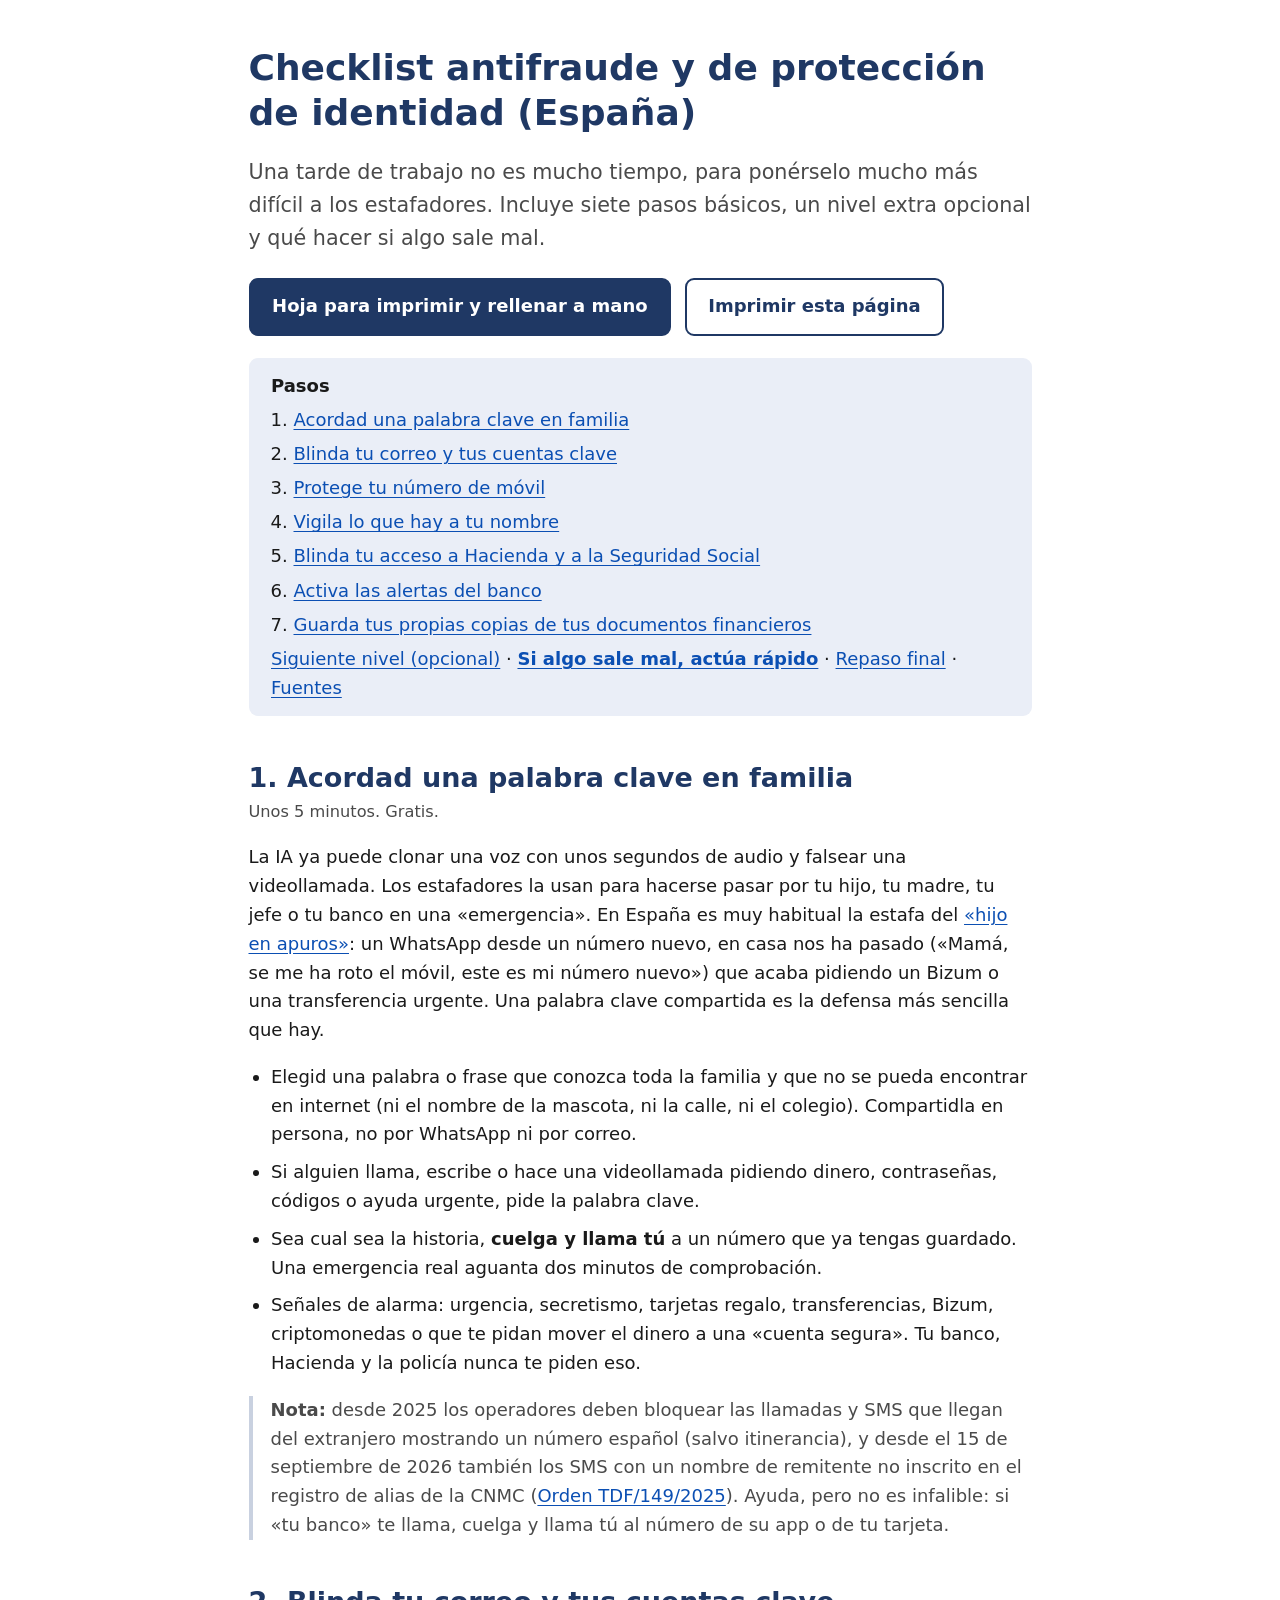
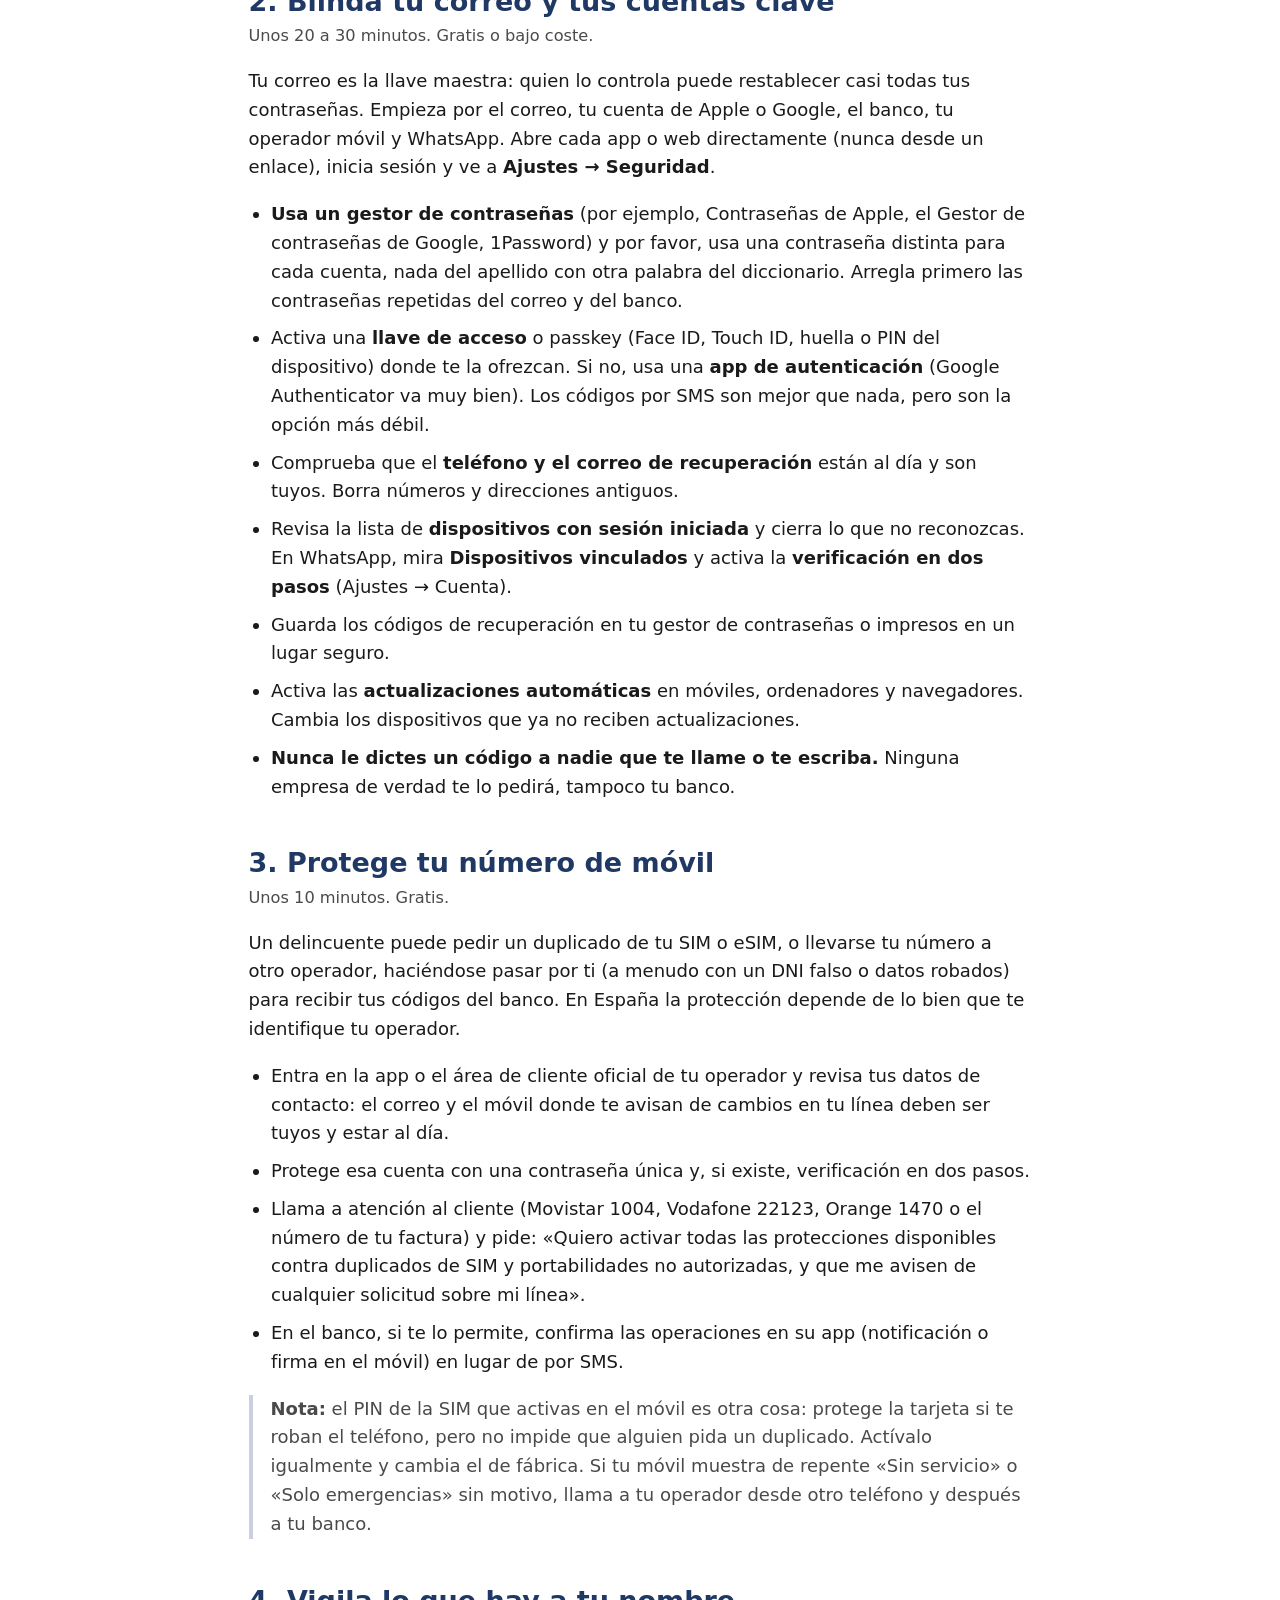
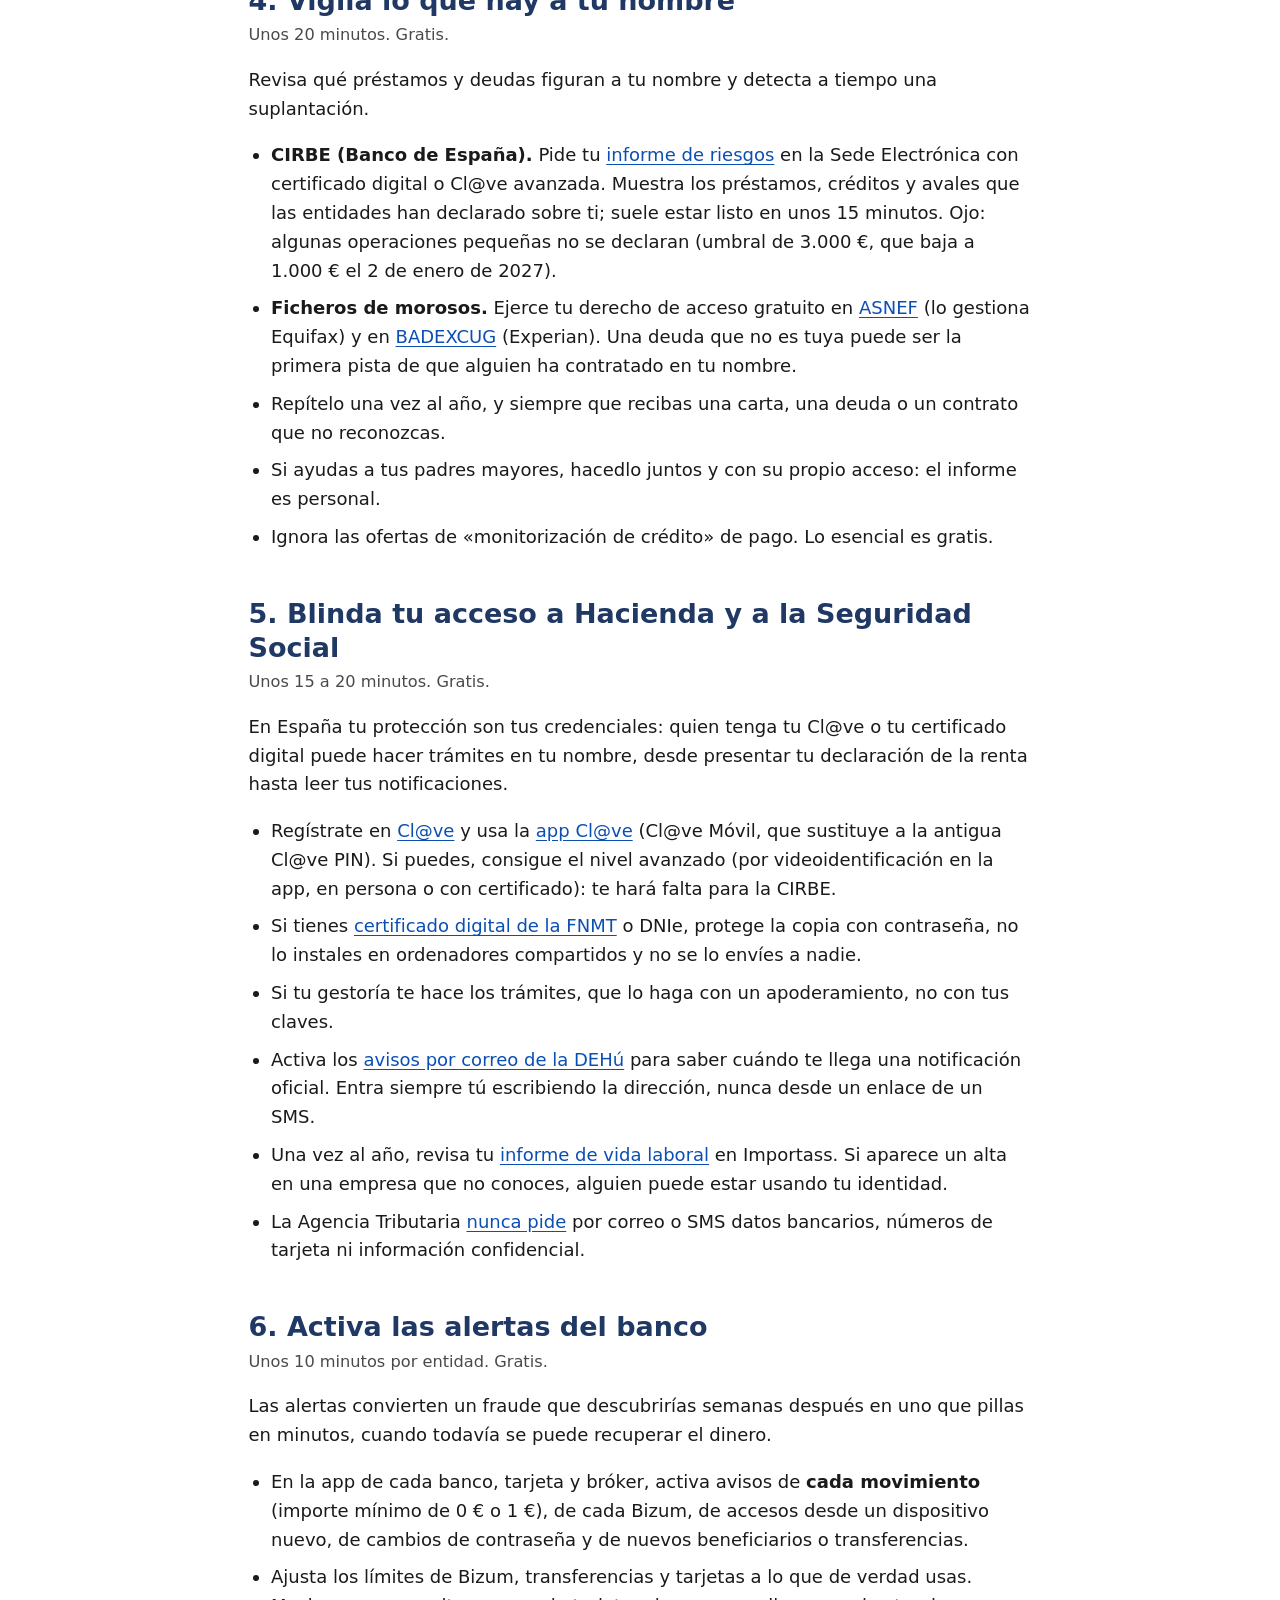
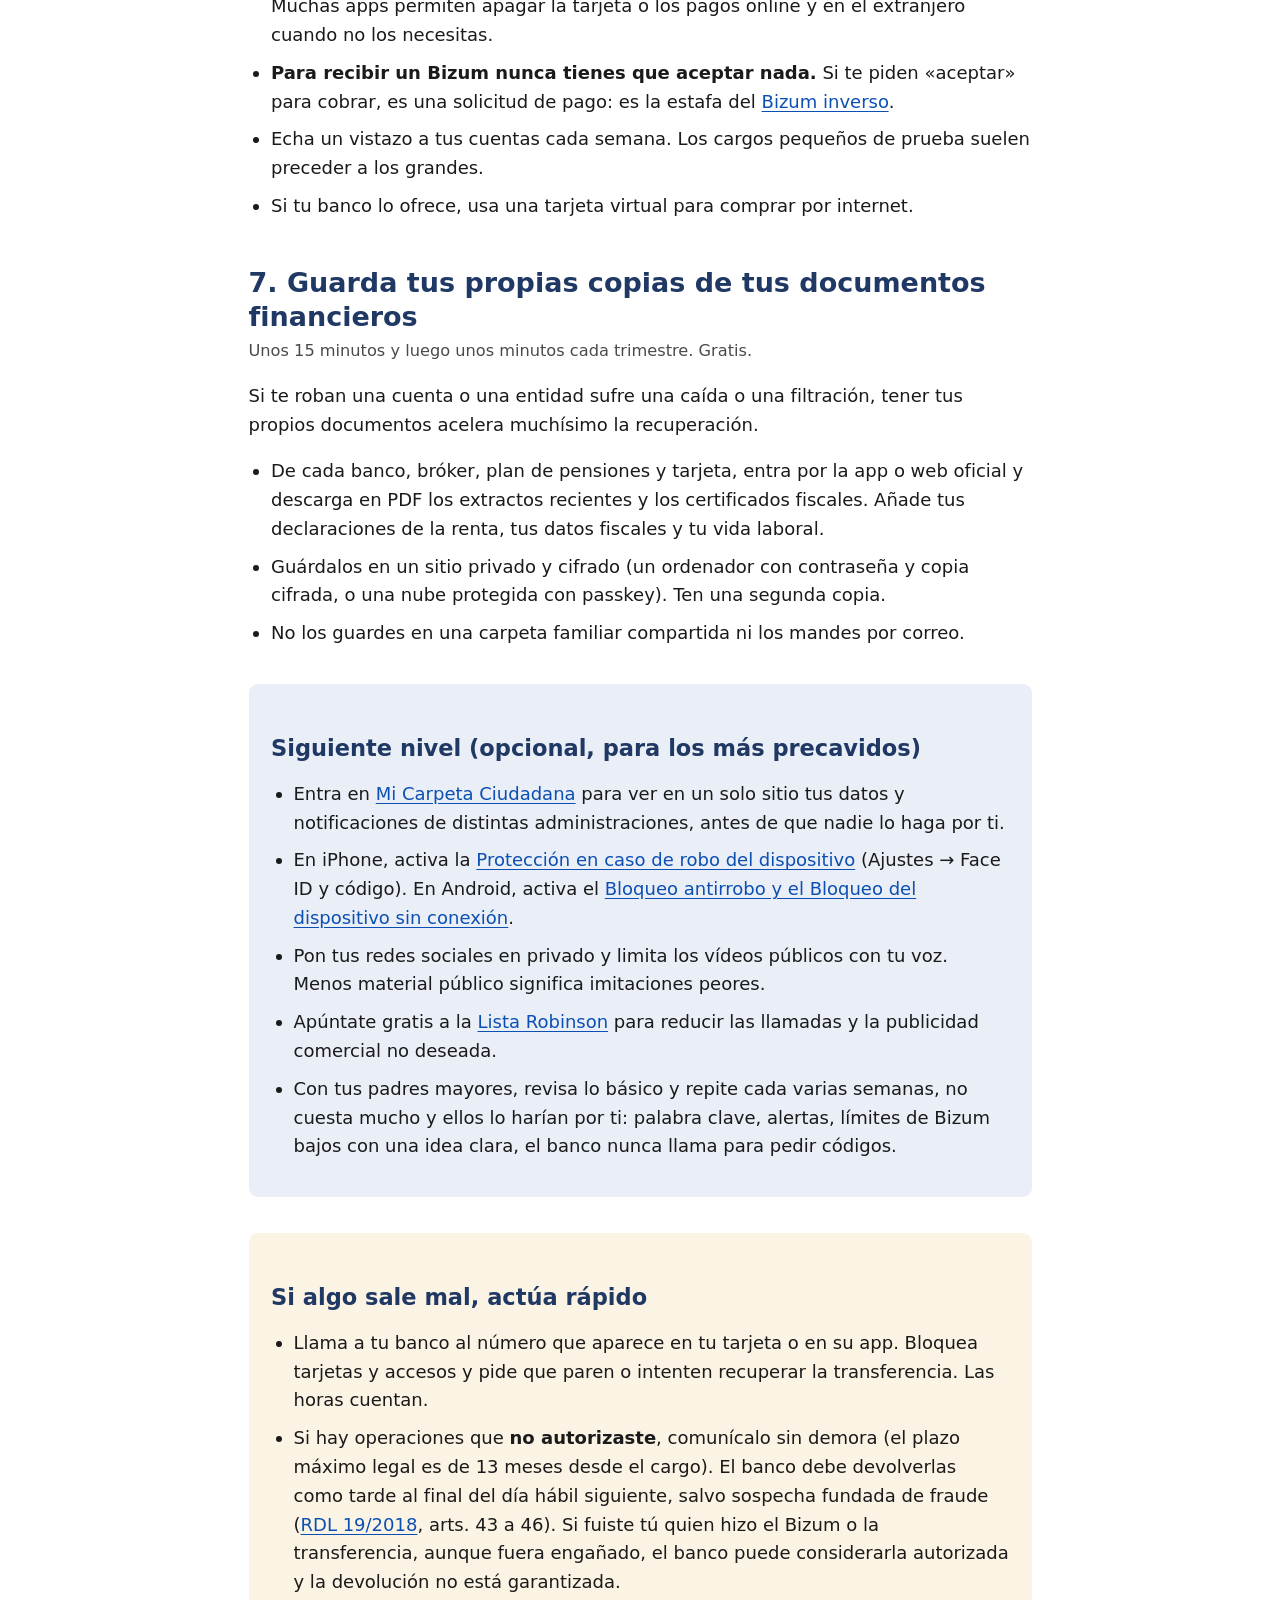
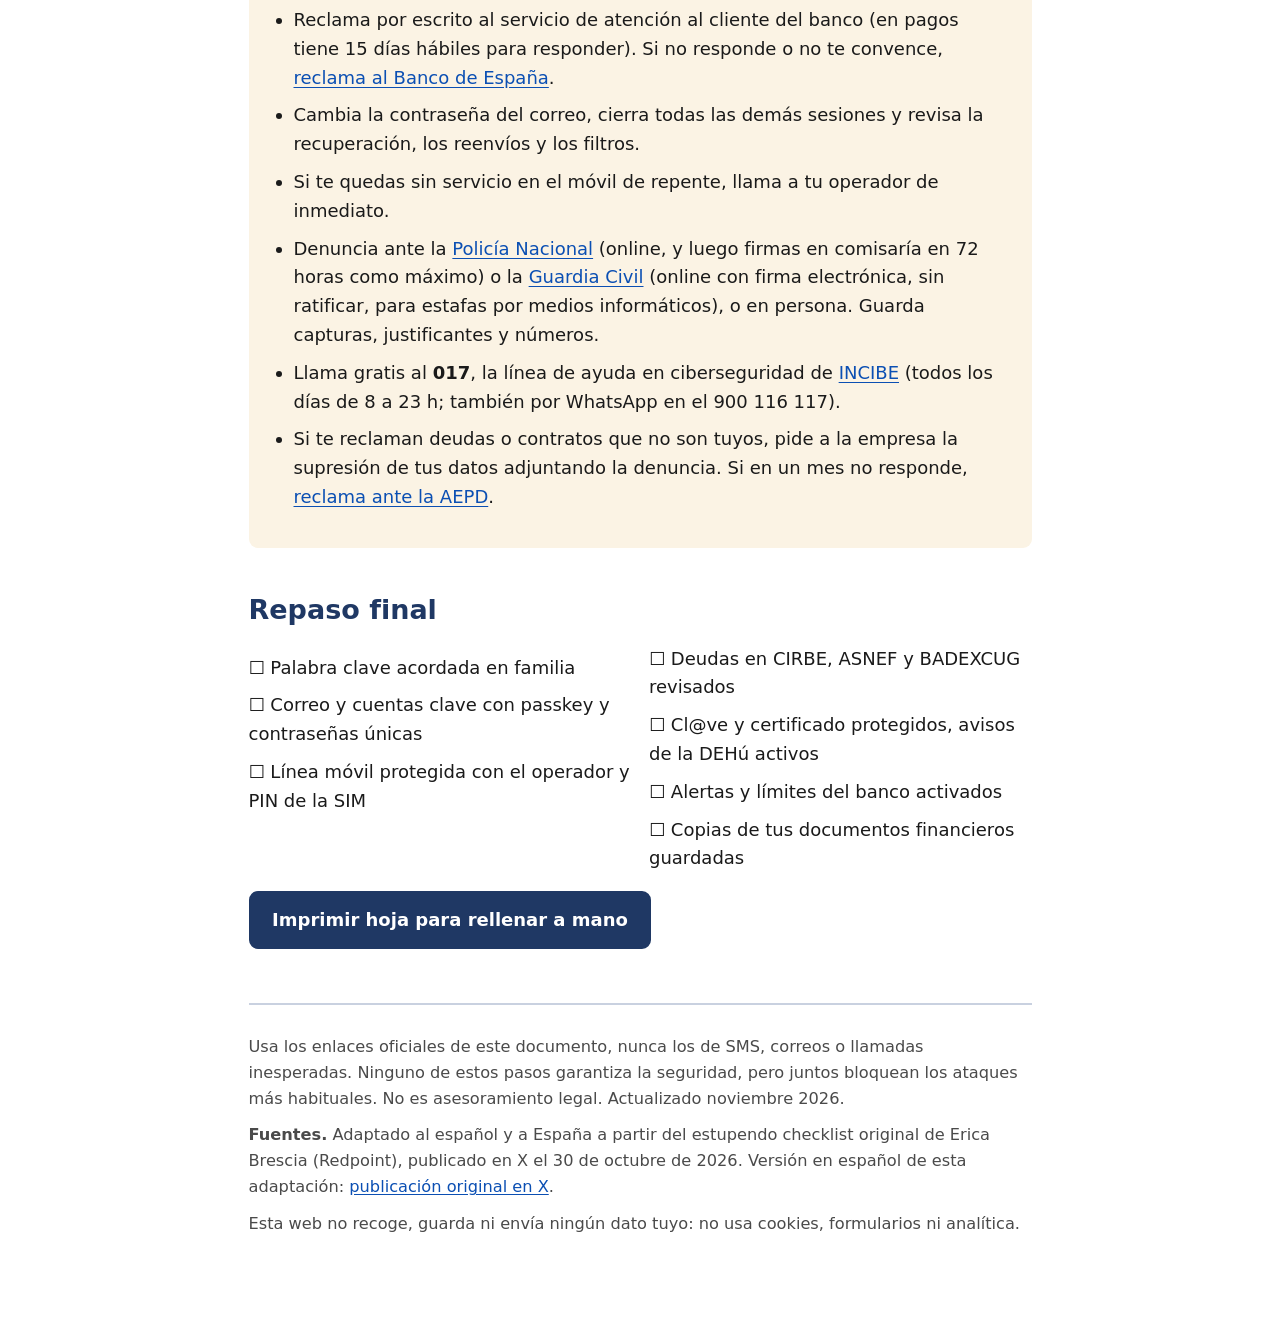
==== index.html @ 28bfb9a7 "Añade web estática de checklist antifraude con hoja imprimible Co-Authored-By: Claude Sonnet 5.5 <no" ====
<!doctype html>
<html lang="es">
<head>
<meta charset="utf-8">
<meta name="viewport" content="width=device-width, initial-scale=1">
<title>Checklist antifraude y protección de identidad (España)</title>
<meta name="description" content="Siete pasos sencillos para protegerte de estafas y suplantación de identidad en España, y qué hacer si algo sale mal. Se puede imprimir.">
<meta name="color-scheme" content="light dark">
<meta name="referrer" content="no-referrer">
<link rel="stylesheet" href="styles.css">
</head>
<body>
<a class="skip" href="#contenido">Saltar al contenido</a>
<main class="wrap" id="contenido">

<h1>Checklist antifraude y de protección de identidad (España)</h1>
<p class="lead">Una tarde de trabajo no es mucho tiempo, para ponérselo mucho más difícil a los estafadores. Incluye siete pasos básicos, un nivel extra opcional y qué hacer si algo sale mal.</p>

<div class="actions no-print">
  <a class="btn" href="imprimir.html">Hoja para imprimir y rellenar a mano</a>
  <button class="btn alt" type="button" id="btn-print" hidden>Imprimir esta página</button>
</div>

<nav class="toc" aria-label="Índice">
  <strong>Pasos</strong>
  <ol>
    <li><a href="#p1">Acordad una palabra clave en familia</a></li>
    <li><a href="#p2">Blinda tu correo y tus cuentas clave</a></li>
    <li><a href="#p3">Protege tu número de móvil</a></li>
    <li><a href="#p4">Vigila lo que hay a tu nombre</a></li>
    <li><a href="#p5">Blinda tu acceso a Hacienda y a la Seguridad Social</a></li>
    <li><a href="#p6">Activa las alertas del banco</a></li>
    <li><a href="#p7">Guarda tus propias copias de tus documentos financieros</a></li>
  </ol>
  <a href="#siguiente">Siguiente nivel (opcional)</a> ·
  <a href="#urgente"><strong>Si algo sale mal, actúa rápido</strong></a> ·
  <a href="#repaso">Repaso final</a> ·
  <a href="#fuentes">Fuentes</a>
</nav>

<section aria-labelledby="h1">
<h2 id="p1"><span id="h1">1. Acordad una palabra clave en familia</span></h2>
<p class="time">Unos 5 minutos. Gratis.</p>
<p>La IA ya puede clonar una voz con unos segundos de audio y falsear una videollamada. Los estafadores la usan para hacerse pasar por tu hijo, tu madre, tu jefe o tu banco en una «emergencia». En España es muy habitual la estafa del <a href="https://www.osi.es">«hijo en apuros»</a>: un WhatsApp desde un número nuevo, en casa nos ha pasado («Mamá, se me ha roto el móvil, este es mi número nuevo») que acaba pidiendo un Bizum o una transferencia urgente. Una palabra clave compartida es la defensa más sencilla que hay.</p>
<ul>
  <li>Elegid una palabra o frase que conozca toda la familia y que no se pueda encontrar en internet (ni el nombre de la mascota, ni la calle, ni el colegio). Compartidla en persona, no por WhatsApp ni por correo.</li>
  <li>Si alguien llama, escribe o hace una videollamada pidiendo dinero, contraseñas, códigos o ayuda urgente, pide la palabra clave.</li>
  <li>Sea cual sea la historia, <strong>cuelga y llama tú</strong> a un número que ya tengas guardado. Una emergencia real aguanta dos minutos de comprobación.</li>
  <li>Señales de alarma: urgencia, secretismo, tarjetas regalo, transferencias, Bizum, criptomonedas o que te pidan mover el dinero a una «cuenta segura». Tu banco, Hacienda y la policía nunca te piden eso.</li>
</ul>
<p class="note"><strong>Nota:</strong> desde 2025 los operadores deben bloquear las llamadas y SMS que llegan del extranjero mostrando un número español (salvo itinerancia), y desde el 15 de septiembre de 2026 también los SMS con un nombre de remitente no inscrito en el registro de alias de la CNMC (<a href="https://www.boe.es/buscar/legislacion.php?campo%5B0%5D=TITULO&amp;dato%5B0%5D=TDF%2F149%2F2025">Orden TDF/149/2025</a>). Ayuda, pero no es infalible: si «tu banco» te llama, cuelga y llama tú al número de su app o de tu tarjeta.</p>
</section>

<section>
<h2 id="p2">2. Blinda tu correo y tus cuentas clave</h2>
<p class="time">Unos 20 a 30 minutos. Gratis o bajo coste.</p>
<p>Tu correo es la llave maestra: quien lo controla puede restablecer casi todas tus contraseñas. Empieza por el correo, tu cuenta de Apple o Google, el banco, tu operador móvil y WhatsApp. Abre cada app o web directamente (nunca desde un enlace), inicia sesión y ve a <strong>Ajustes → Seguridad</strong>.</p>
<ul>
  <li><strong>Usa un gestor de contraseñas</strong> (por ejemplo, Contraseñas de Apple, el Gestor de contraseñas de Google, 1Password) y por favor, usa una contraseña distinta para cada cuenta, nada del apellido con otra palabra del diccionario. Arregla primero las contraseñas repetidas del correo y del banco.</li>
  <li>Activa una <strong>llave de acceso</strong> o passkey (Face ID, Touch ID, huella o PIN del dispositivo) donde te la ofrezcan. Si no, usa una <strong>app de autenticación</strong> (Google Authenticator va muy bien). Los códigos por SMS son mejor que nada, pero son la opción más débil.</li>
  <li>Comprueba que el <strong>teléfono y el correo de recuperación</strong> están al día y son tuyos. Borra números y direcciones antiguos.</li>
  <li>Revisa la lista de <strong>dispositivos con sesión iniciada</strong> y cierra lo que no reconozcas. En WhatsApp, mira <strong>Dispositivos vinculados</strong> y activa la <strong>verificación en dos pasos</strong> (Ajustes → Cuenta).</li>
  <li>Guarda los códigos de recuperación en tu gestor de contraseñas o impresos en un lugar seguro.</li>
  <li>Activa las <strong>actualizaciones automáticas</strong> en móviles, ordenadores y navegadores. Cambia los dispositivos que ya no reciben actualizaciones.</li>
  <li><strong>Nunca le dictes un código a nadie que te llame o te escriba.</strong> Ninguna empresa de verdad te lo pedirá, tampoco tu banco.</li>
</ul>
</section>

<section>
<h2 id="p3">3. Protege tu número de móvil</h2>
<p class="time">Unos 10 minutos. Gratis.</p>
<p>Un delincuente puede pedir un duplicado de tu SIM o eSIM, o llevarse tu número a otro operador, haciéndose pasar por ti (a menudo con un DNI falso o datos robados) para recibir tus códigos del banco. En España la protección depende de lo bien que te identifique tu operador.</p>
<ul>
  <li>Entra en la app o el área de cliente oficial de tu operador y revisa tus datos de contacto: el correo y el móvil donde te avisan de cambios en tu línea deben ser tuyos y estar al día.</li>
  <li>Protege esa cuenta con una contraseña única y, si existe, verificación en dos pasos.</li>
  <li>Llama a atención al cliente (Movistar 1004, Vodafone 22123, Orange 1470 o el número de tu factura) y pide: «Quiero activar todas las protecciones disponibles contra duplicados de SIM y portabilidades no autorizadas, y que me avisen de cualquier solicitud sobre mi línea».</li>
  <li>En el banco, si te lo permite, confirma las operaciones en su app (notificación o firma en el móvil) en lugar de por SMS.</li>
</ul>
<p class="note"><strong>Nota:</strong> el PIN de la SIM que activas en el móvil es otra cosa: protege la tarjeta si te roban el teléfono, pero no impide que alguien pida un duplicado. Actívalo igualmente y cambia el de fábrica. Si tu móvil muestra de repente «Sin servicio» o «Solo emergencias» sin motivo, llama a tu operador desde otro teléfono y después a tu banco.</p>
</section>

<section>
<h2 id="p4">4. Vigila lo que hay a tu nombre</h2>
<p class="time">Unos 20 minutos. Gratis.</p>
<p>Revisa qué préstamos y deudas figuran a tu nombre y detecta a tiempo una suplantación.</p>
<ul>
  <li><strong>CIRBE (Banco de España).</strong> Pide tu <a href="https://sedeelectronica.bde.es">informe de riesgos</a> en la Sede Electrónica con certificado digital o Cl@ve avanzada. Muestra los préstamos, créditos y avales que las entidades han declarado sobre ti; suele estar listo en unos 15 minutos. Ojo: algunas operaciones pequeñas no se declaran (umbral de 3.000 €, que baja a 1.000 € el 2 de enero de 2027).</li>
  <li><strong>Ficheros de morosos.</strong> Ejerce tu derecho de acceso gratuito en <a href="https://www.asnef.com">ASNEF</a> (lo gestiona Equifax) y en <a href="https://www.experian.es">BADEXCUG</a> (Experian). Una deuda que no es tuya puede ser la primera pista de que alguien ha contratado en tu nombre.</li>
  <li>Repítelo una vez al año, y siempre que recibas una carta, una deuda o un contrato que no reconozcas.</li>
  <li>Si ayudas a tus padres mayores, hacedlo juntos y con su propio acceso: el informe es personal.</li>
  <li>Ignora las ofertas de «monitorización de crédito» de pago. Lo esencial es gratis.</li>
</ul>
</section>

<section>
<h2 id="p5">5. Blinda tu acceso a Hacienda y a la Seguridad Social</h2>
<p class="time">Unos 15 a 20 minutos. Gratis.</p>
<p>En España tu protección son tus credenciales: quien tenga tu Cl@ve o tu certificado digital puede hacer trámites en tu nombre, desde presentar tu declaración de la renta hasta leer tus notificaciones.</p>
<ul>
  <li>Regístrate en <a href="https://clave.gob.es">Cl@ve</a> y usa la <a href="https://clave.gob.es/clave_Home/clave.html">app Cl@ve</a> (Cl@ve Móvil, que sustituye a la antigua Cl@ve PIN). Si puedes, consigue el nivel avanzado (por videoidentificación en la app, en persona o con certificado): te hará falta para la CIRBE.</li>
  <li>Si tienes <a href="https://www.fnmt.es">certificado digital de la FNMT</a> o DNIe, protege la copia con contraseña, no lo instales en ordenadores compartidos y no se lo envíes a nadie.</li>
  <li>Si tu gestoría te hace los trámites, que lo haga con un apoderamiento, no con tus claves.</li>
  <li>Activa los <a href="https://dehu.redsara.es">avisos por correo de la DEHú</a> para saber cuándo te llega una notificación oficial. Entra siempre tú escribiendo la dirección, nunca desde un enlace de un SMS.</li>
  <li>Una vez al año, revisa tu <a href="https://portal.seg-social.gob.es">informe de vida laboral</a> en Importass. Si aparece un alta en una empresa que no conoces, alguien puede estar usando tu identidad.</li>
  <li>La Agencia Tributaria <a href="https://sede.agenciatributaria.gob.es">nunca pide</a> por correo o SMS datos bancarios, números de tarjeta ni información confidencial.</li>
</ul>
</section>

<section>
<h2 id="p6">6. Activa las alertas del banco</h2>
<p class="time">Unos 10 minutos por entidad. Gratis.</p>
<p>Las alertas convierten un fraude que descubrirías semanas después en uno que pillas en minutos, cuando todavía se puede recuperar el dinero.</p>
<ul>
  <li>En la app de cada banco, tarjeta y bróker, activa avisos de <strong>cada movimiento</strong> (importe mínimo de 0 € o 1 €), de cada Bizum, de accesos desde un dispositivo nuevo, de cambios de contraseña y de nuevos beneficiarios o transferencias.</li>
  <li>Ajusta los límites de Bizum, transferencias y tarjetas a lo que de verdad usas. Muchas apps permiten apagar la tarjeta o los pagos online y en el extranjero cuando no los necesitas.</li>
  <li><strong>Para recibir un Bizum nunca tienes que aceptar nada.</strong> Si te piden «aceptar» para cobrar, es una solicitud de pago: es la estafa del <a href="https://www.bizum.es">Bizum inverso</a>.</li>
  <li>Echa un vistazo a tus cuentas cada semana. Los cargos pequeños de prueba suelen preceder a los grandes.</li>
  <li>Si tu banco lo ofrece, usa una tarjeta virtual para comprar por internet.</li>
</ul>
</section>

<section>
<h2 id="p7">7. Guarda tus propias copias de tus documentos financieros</h2>
<p class="time">Unos 15 minutos y luego unos minutos cada trimestre. Gratis.</p>
<p>Si te roban una cuenta o una entidad sufre una caída o una filtración, tener tus propios documentos acelera muchísimo la recuperación.</p>
<ul>
  <li>De cada banco, bróker, plan de pensiones y tarjeta, entra por la app o web oficial y descarga en PDF los extractos recientes y los certificados fiscales. Añade tus declaraciones de la renta, tus datos fiscales y tu vida laboral.</li>
  <li>Guárdalos en un sitio privado y cifrado (un ordenador con contraseña y copia cifrada, o una nube protegida con passkey). Ten una segunda copia.</li>
  <li>No los guardes en una carpeta familiar compartida ni los mandes por correo.</li>
</ul>
</section>

<aside class="box next" id="siguiente" aria-labelledby="hs">
<h2 id="hs" style="font-size:1.25rem">Siguiente nivel (opcional, para los más precavidos)</h2>
<ul>
  <li>Entra en <a href="https://carpetaciudadana.gob.es">Mi Carpeta Ciudadana</a> para ver en un solo sitio tus datos y notificaciones de distintas administraciones, antes de que nadie lo haga por ti.</li>
  <li>En iPhone, activa la <a href="https://support.apple.com/es-es/120340">Protección en caso de robo del dispositivo</a> (Ajustes → Face ID y código). En Android, activa el <a href="https://support.google.com/android/answer/15146908?hl=es">Bloqueo antirrobo y el Bloqueo del dispositivo sin conexión</a>.</li>
  <li>Pon tus redes sociales en privado y limita los vídeos públicos con tu voz. Menos material público significa imitaciones peores.</li>
  <li>Apúntate gratis a la <a href="https://www.listarobinson.es">Lista Robinson</a> para reducir las llamadas y la publicidad comercial no deseada.</li>
  <li>Con tus padres mayores, revisa lo básico y repite cada varias semanas, no cuesta mucho y ellos lo harían por ti: palabra clave, alertas, límites de Bizum bajos con una idea clara, el banco nunca llama para pedir códigos.</li>
</ul>
</aside>

<aside class="box alert" id="urgente" aria-labelledby="hu">
<h2 id="hu" style="font-size:1.25rem">Si algo sale mal, actúa rápido</h2>
<ul>
  <li>Llama a tu banco al número que aparece en tu tarjeta o en su app. Bloquea tarjetas y accesos y pide que paren o intenten recuperar la transferencia. Las horas cuentan.</li>
  <li>Si hay operaciones que <strong>no autorizaste</strong>, comunícalo sin demora (el plazo máximo legal es de 13 meses desde el cargo). El banco debe devolverlas como tarde al final del día hábil siguiente, salvo sospecha fundada de fraude (<a href="https://www.boe.es/buscar/act.php?id=BOE-A-2018-16036">RDL 19/2018</a>, arts. 43 a 46). Si fuiste tú quien hizo el Bizum o la transferencia, aunque fuera engañado, el banco puede considerarla autorizada y la devolución no está garantizada.</li>
  <li>Reclama por escrito al servicio de atención al cliente del banco (en pagos tiene 15 días hábiles para responder). Si no responde o no te convence, <a href="https://sedeelectronica.bde.es">reclama al Banco de España</a>.</li>
  <li>Cambia la contraseña del correo, cierra todas las demás sesiones y revisa la recuperación, los reenvíos y los filtros.</li>
  <li>Si te quedas sin servicio en el móvil de repente, llama a tu operador de inmediato.</li>
  <li>Denuncia ante la <a href="https://denuncias.policia.es">Policía Nacional</a> (online, y luego firmas en comisaría en 72 horas como máximo) o la <a href="https://www.guardiacivil.es">Guardia Civil</a> (online con firma electrónica, sin ratificar, para estafas por medios informáticos), o en persona. Guarda capturas, justificantes y números.</li>
  <li>Llama gratis al <strong>017</strong>, la línea de ayuda en ciberseguridad de <a href="https://www.incibe.es">INCIBE</a> (todos los días de 8 a 23 h; también por WhatsApp en el 900 116 117).</li>
  <li>Si te reclaman deudas o contratos que no son tuyos, pide a la empresa la supresión de tus datos adjuntando la denuncia. Si en un mes no responde, <a href="https://www.aepd.es">reclama ante la AEPD</a>.</li>
</ul>
</aside>

<section aria-labelledby="hr">
<h2 id="repaso"><span id="hr">Repaso final</span></h2>
<ul class="check">
  <li>Palabra clave acordada en familia</li>
  <li>Correo y cuentas clave con passkey y contraseñas únicas</li>
  <li>Línea móvil protegida con el operador y PIN de la SIM</li>
  <li>Deudas en CIRBE, ASNEF y BADEXCUG revisados</li>
  <li>Cl@ve y certificado protegidos, avisos de la DEHú activos</li>
  <li>Alertas y límites del banco activados</li>
  <li>Copias de tus documentos financieros guardadas</li>
</ul>
<p class="no-print"><a class="btn" href="imprimir.html">Imprimir hoja para rellenar a mano</a></p>
</section>

<footer id="fuentes">
  <p>Usa los enlaces oficiales de este documento, nunca los de SMS, correos o llamadas inesperadas. Ninguno de estos pasos garantiza la seguridad, pero juntos bloquean los ataques más habituales. No es asesoramiento legal. Actualizado noviembre 2026.</p>
  <p><strong>Fuentes.</strong> Adaptado al español y a España a partir del estupendo checklist original de Erica Brescia (Redpoint), publicado en X el 30 de octubre de 2026. Versión en español de esta adaptación:
    <a href="https://x.com/mike_arias/status/2122958905756004706">publicación original en X</a>.</p>
  <p>Esta web no recoge, guarda ni envía ningún dato tuyo: no usa cookies, formularios ni analítica.</p>
</footer>
</main>
<script>
  // Botón de imprimir solo si hay JavaScript (la hoja de imprimir.html funciona sin él).
  var b = document.getElementById('btn-print');
  if (b) { b.hidden = false; b.addEventListener('click', function () { window.print(); }); }
</script>
</body>
</html>
---- styles.css ----
:root {
  --bg: #ffffff;
  --text: #1a1a1a;
  --muted: #4a4a4a;
  --heading: #1f3864;
  --link: #0b4fb3;
  --line: #c9d1e0;
  --soft: #eaeef7;
  --warn: #fbf3e4;
  --focus: #b35c00;
}
@media (prefers-color-scheme: dark) {
  :root:not([data-print]) {
    --bg: #12161f;
    --text: #f1f1f1;
    --muted: #c4c9d4;
    --heading: #a9c1f5;
    --link: #8ab4ff;
    --line: #34405a;
    --soft: #1b2436;
    --warn: #2b2518;
    --focus: #ffb454;
  }
}
* { box-sizing: border-box; }
html { font-size: 112.5%; scroll-behavior: smooth; }
@media (prefers-reduced-motion: reduce) { html { scroll-behavior: auto; } }
body {
  margin: 0;
  background: var(--bg);
  color: var(--text);
  font-family: system-ui, -apple-system, "Segoe UI", Roboto, Arial, sans-serif;
  line-height: 1.6;
}
.wrap { max-width: 46rem; margin: 0 auto; padding: 1rem 1.25rem 4rem; }
h1, h2, h3 { color: var(--heading); line-height: 1.25; }
h1 { font-size: 2rem; margin: 1.5rem 0 .5rem; }
h2 { font-size: 1.5rem; margin: 2.5rem 0 .25rem; }
h3 { font-size: 1.15rem; margin: 0 0 .5rem; }
a { color: var(--link); text-underline-offset: .15em; }
a:focus-visible, button:focus-visible, summary:focus-visible {
  outline: 3px solid var(--focus); outline-offset: 2px; border-radius: 2px;
}
.skip {
  position: absolute; left: -999px; top: 0; background: var(--heading); color: var(--bg);
  padding: .75rem 1rem; z-index: 10;
}
.skip:focus { left: 0; }
.lead { font-size: 1.15rem; color: var(--muted); }
.time { color: var(--muted); font-size: .9rem; margin: 0 0 .75rem; }
.actions { display: flex; flex-wrap: wrap; gap: .75rem; margin: 1.25rem 0; }
.btn {
  display: inline-block; font: inherit; font-weight: 600; cursor: pointer;
  background: var(--heading); color: var(--bg); border: 2px solid var(--heading);
  padding: .7rem 1.2rem; border-radius: .5rem; text-decoration: none;
}
.btn.alt { background: transparent; color: var(--heading); }
nav.toc { background: var(--soft); border-radius: .5rem; padding: .75rem 1.25rem; }
nav.toc ol { margin: .25rem 0; padding-left: 1.25rem; }
nav.toc li { margin: .3rem 0; }
ul { padding-left: 1.25rem; }
li { margin: .5rem 0; }
.box { border-radius: .5rem; padding: .25rem 1.25rem 1rem; margin: 2rem 0; }
.box.next { background: var(--soft); }
.box.alert { background: var(--warn); }
.note { border-left: 4px solid var(--line); padding-left: 1rem; color: var(--muted); }
.check { list-style: none; padding: 0; columns: 2 15rem; }
.check li::before { content: "☐ "; }
footer { border-top: 2px solid var(--line); margin-top: 3rem; padding-top: 1rem; color: var(--muted); font-size: .9rem; }
footer p { margin: .6rem 0; }

/* ---------- Impresión ---------- */
@page { size: A4; margin: 14mm 15mm; }
@media print {
  html { font-size: 11pt; }
  :root { --bg:#fff; --text:#000; --muted:#222; --heading:#000; --link:#000; --line:#888; --soft:#fff; --warn:#fff; }
  body { background: #fff; color: #000; }
  .no-print, .skip, nav.toc { display: none !important; }
  .wrap { max-width: none; padding: 0; }
  a { color: #000; text-decoration: none; }
  a[href^="http"]::after { content: " (" attr(href) ")"; font-size: .8em; word-break: break-all; }
  .box { border: 1.5px solid #000; break-inside: avoid; }
  h2, h3 { break-after: avoid; }
  li { break-inside: avoid; }
}
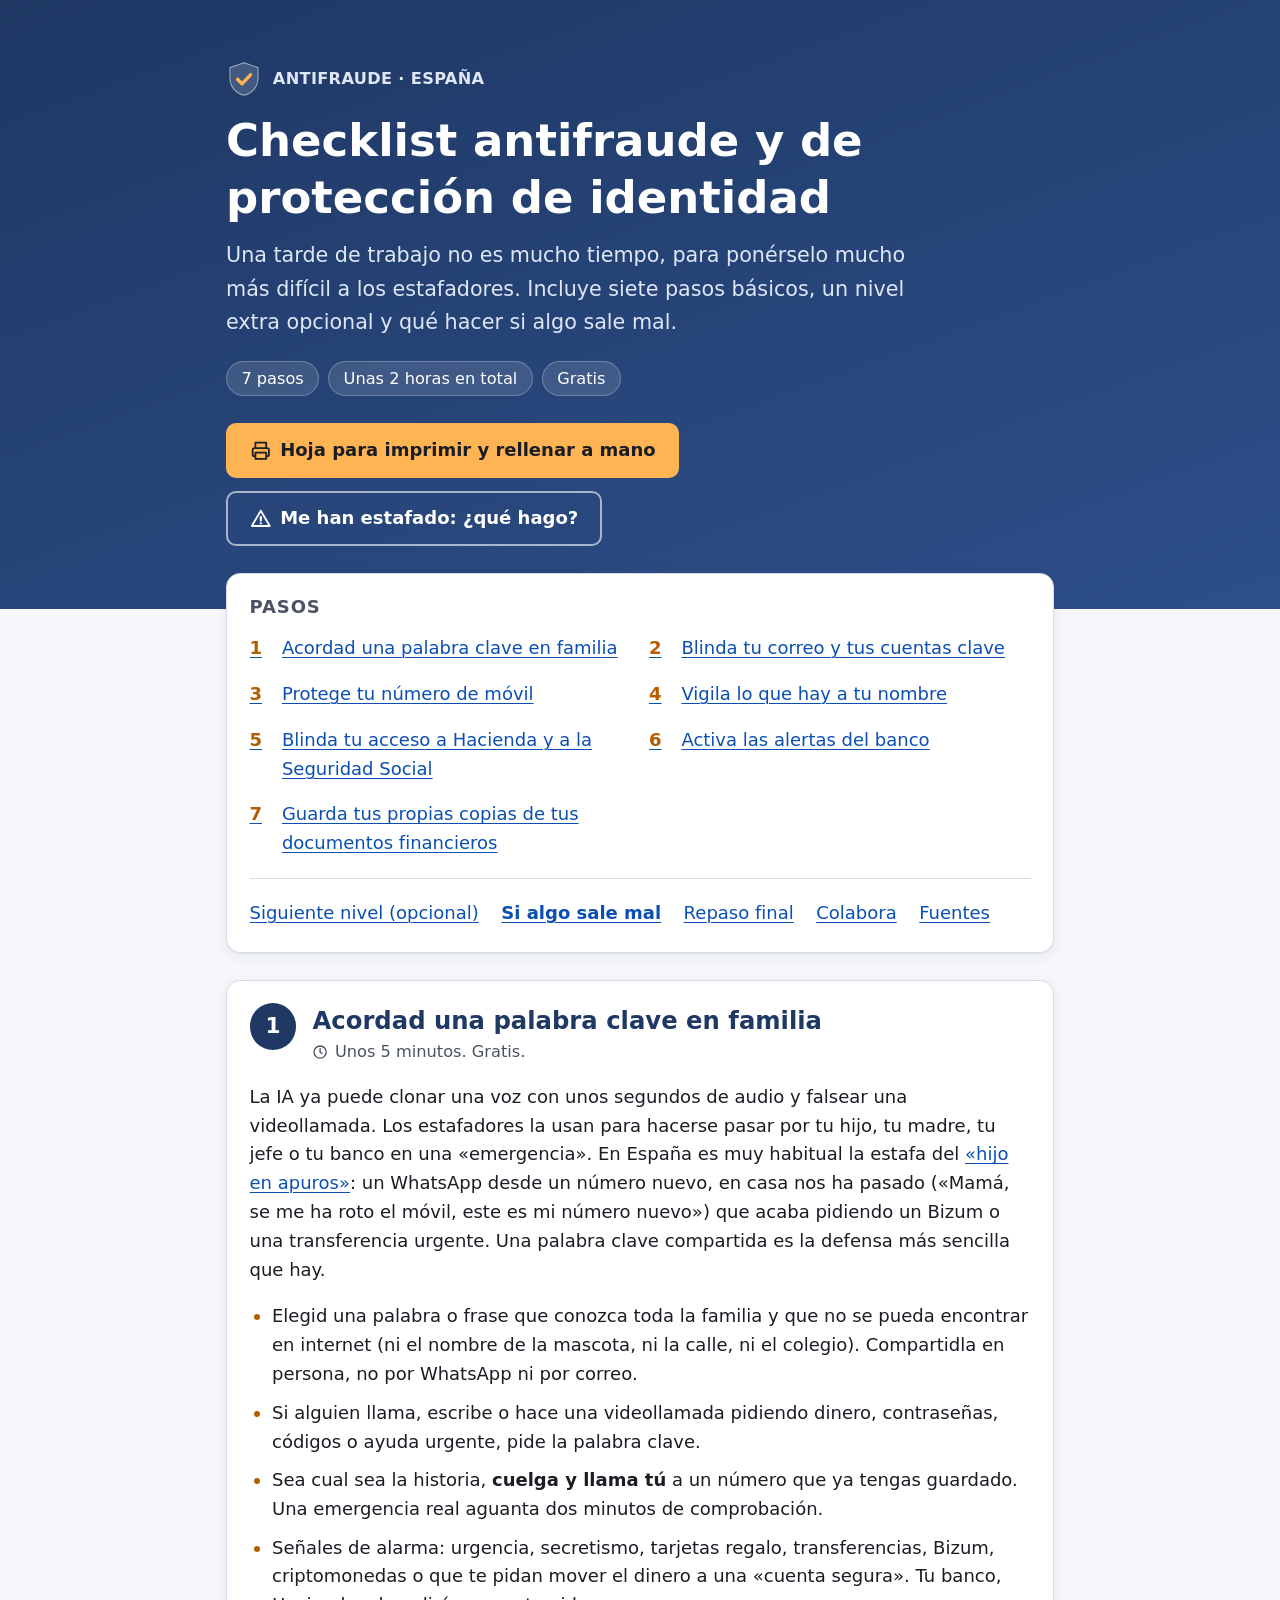
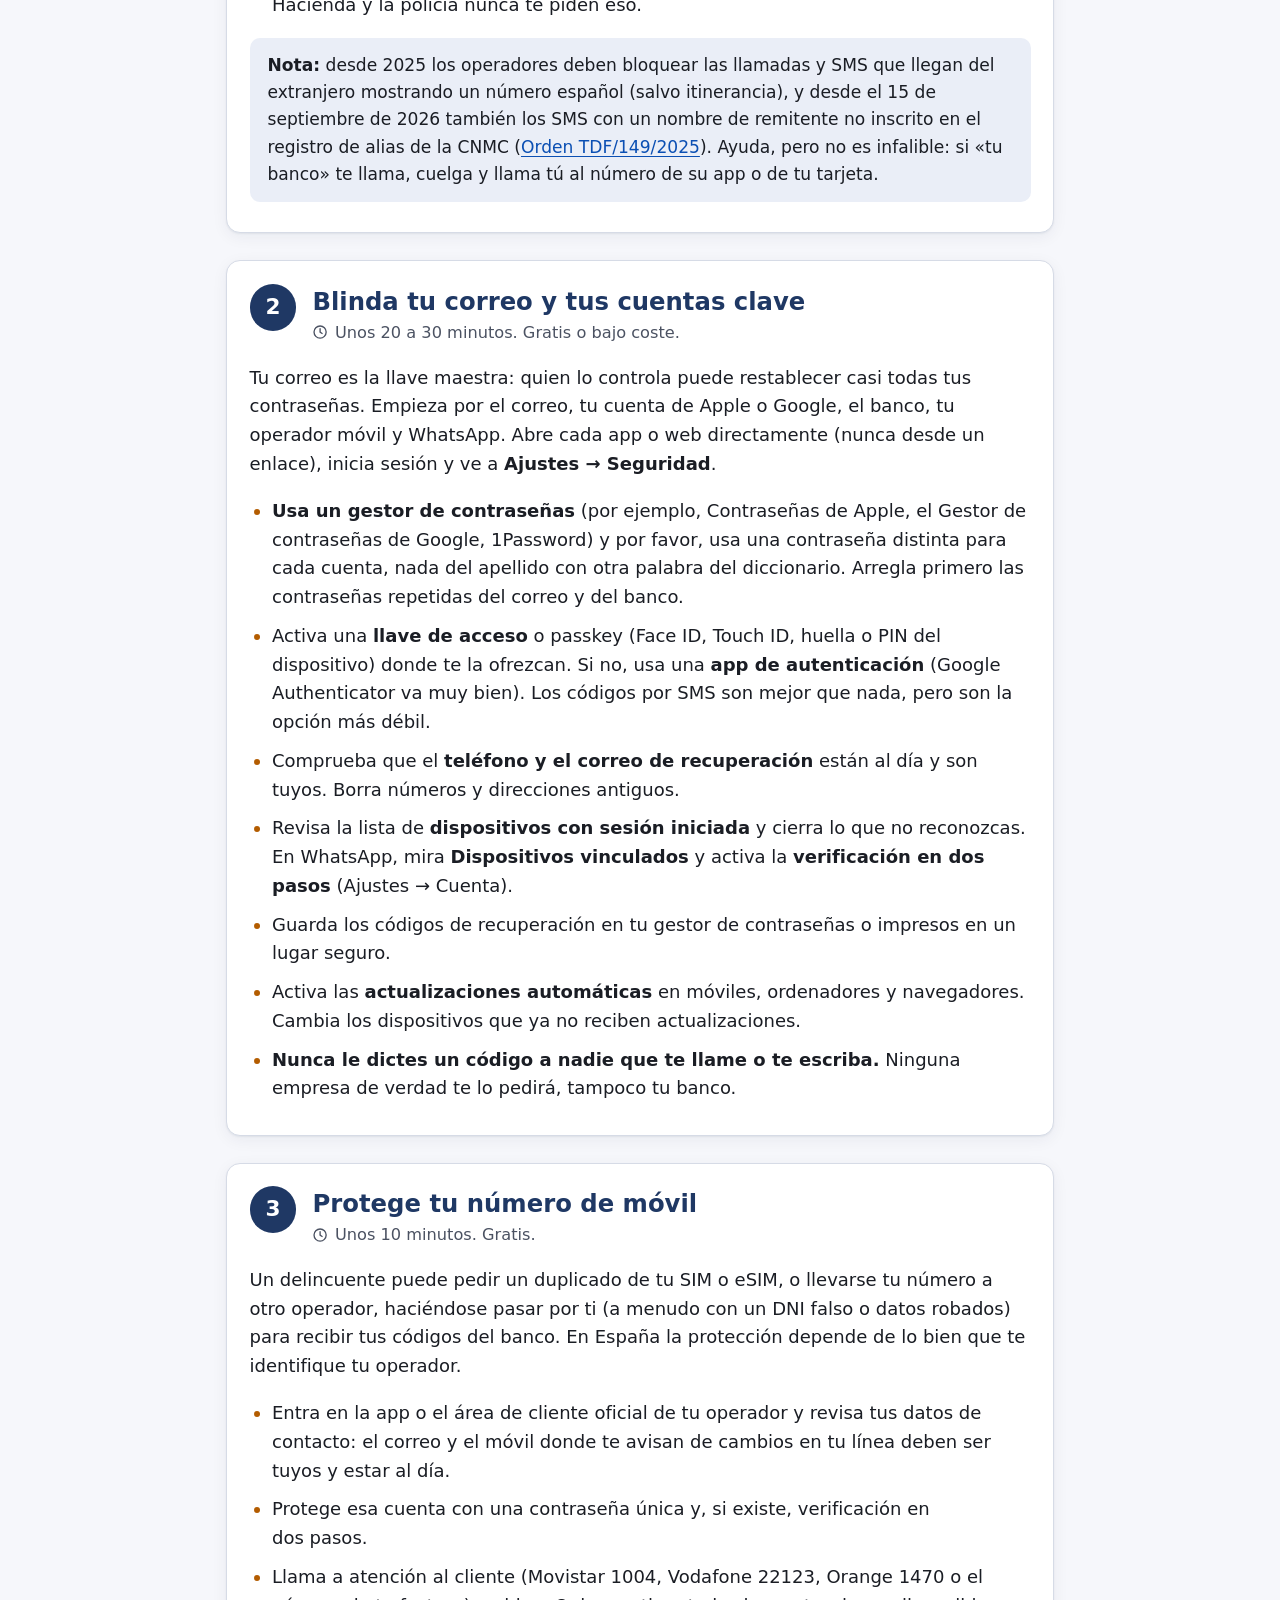
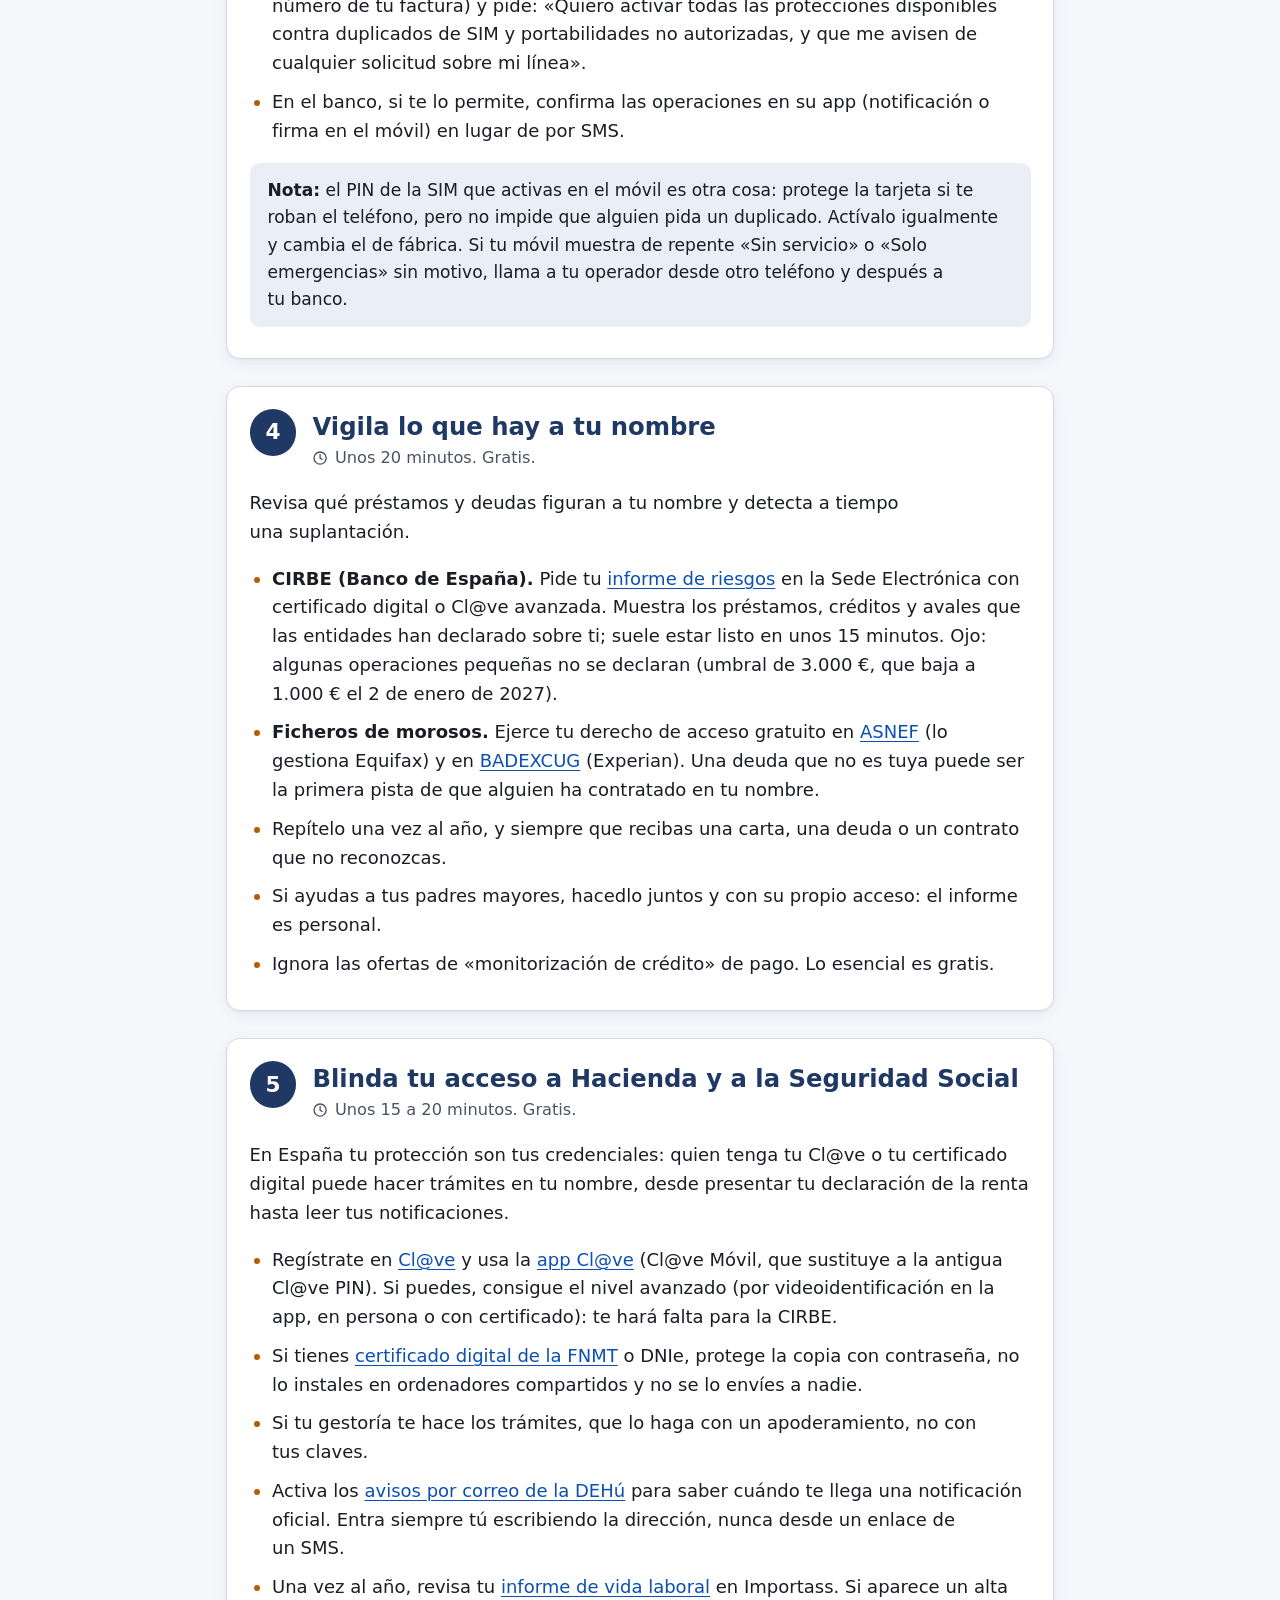
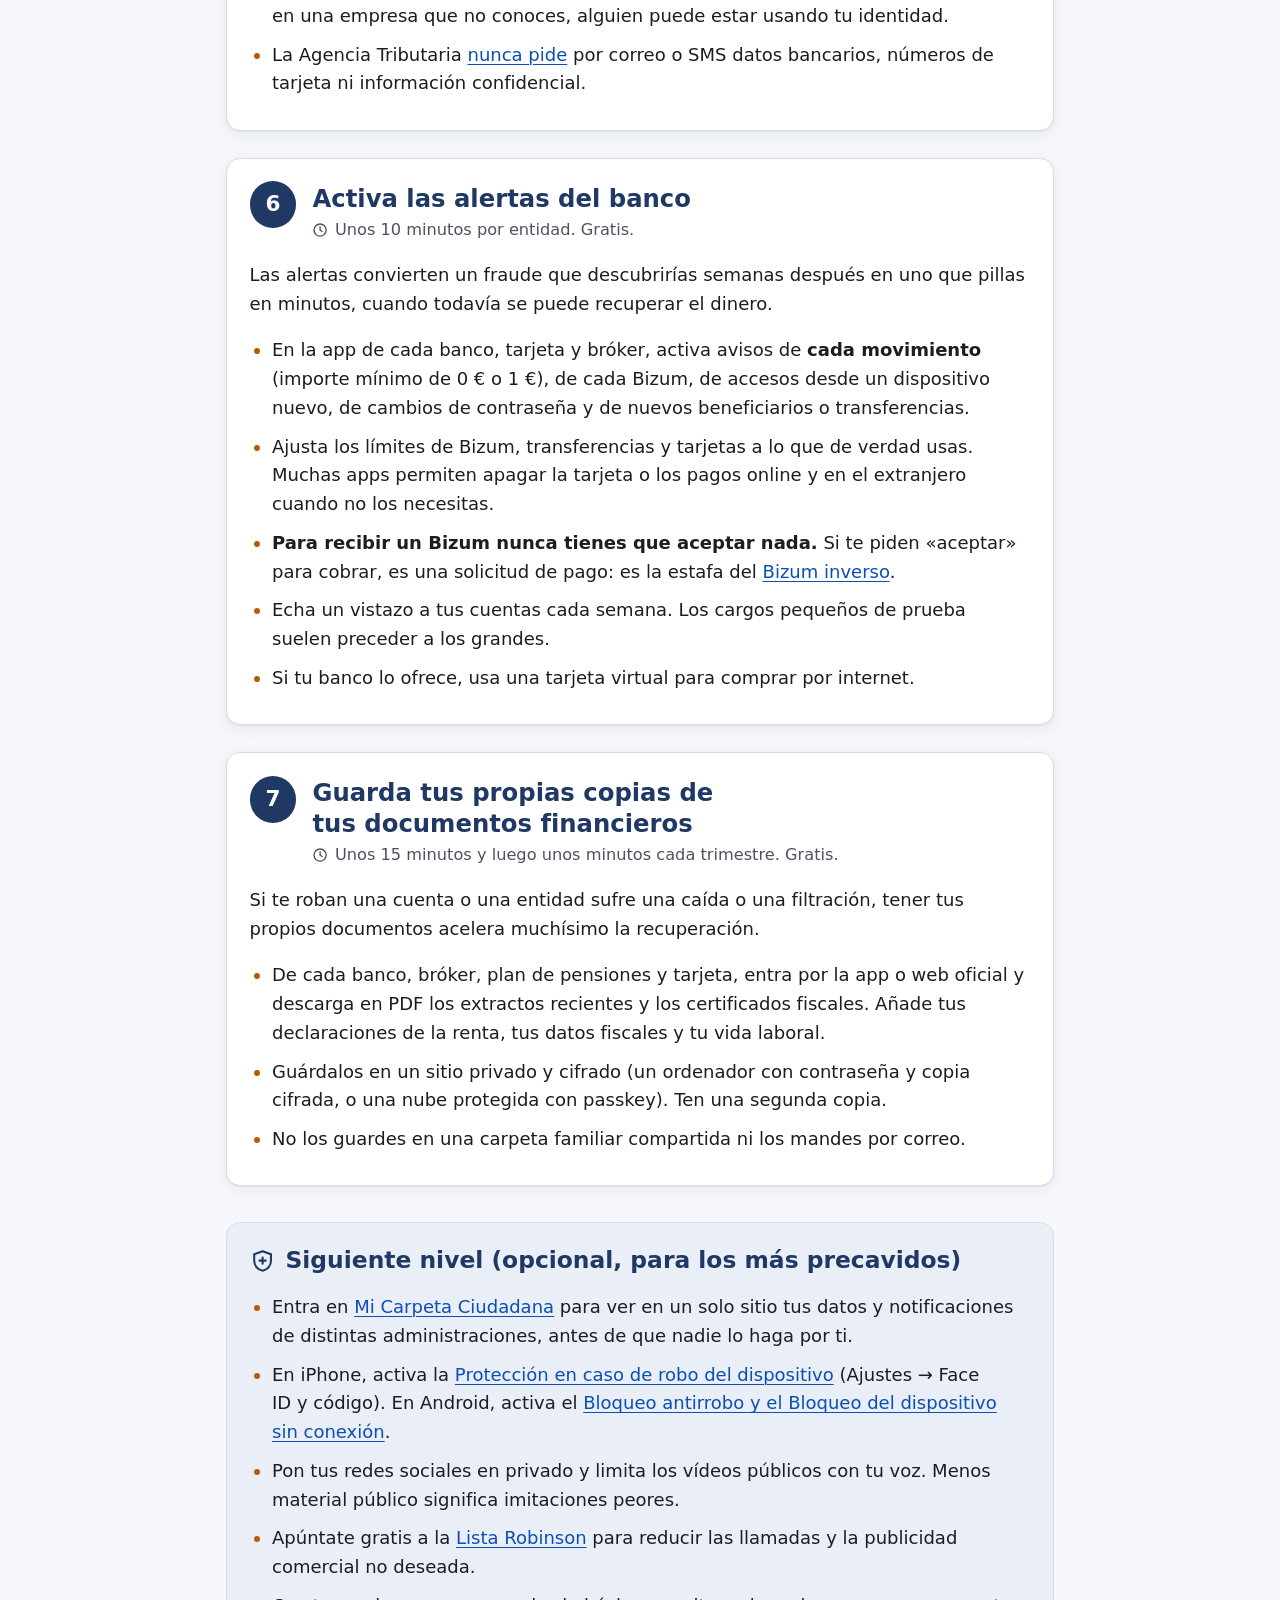
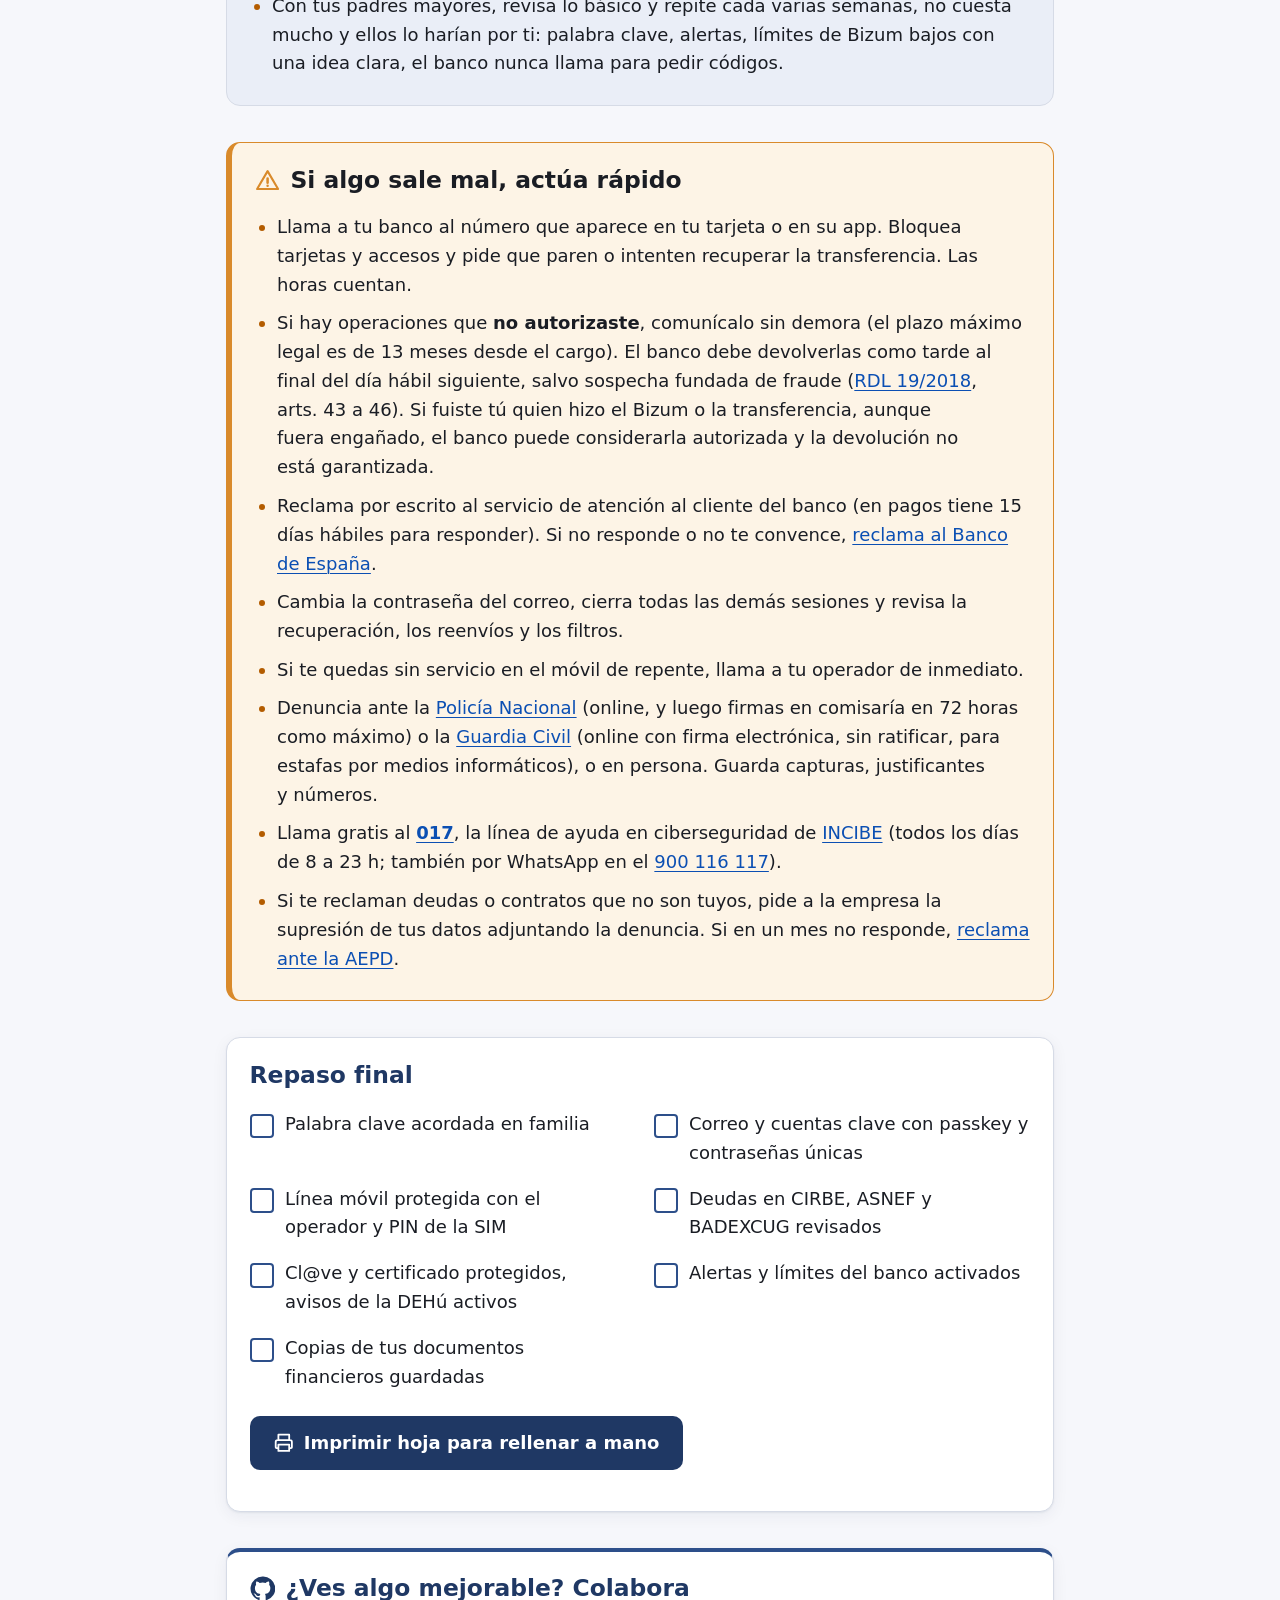
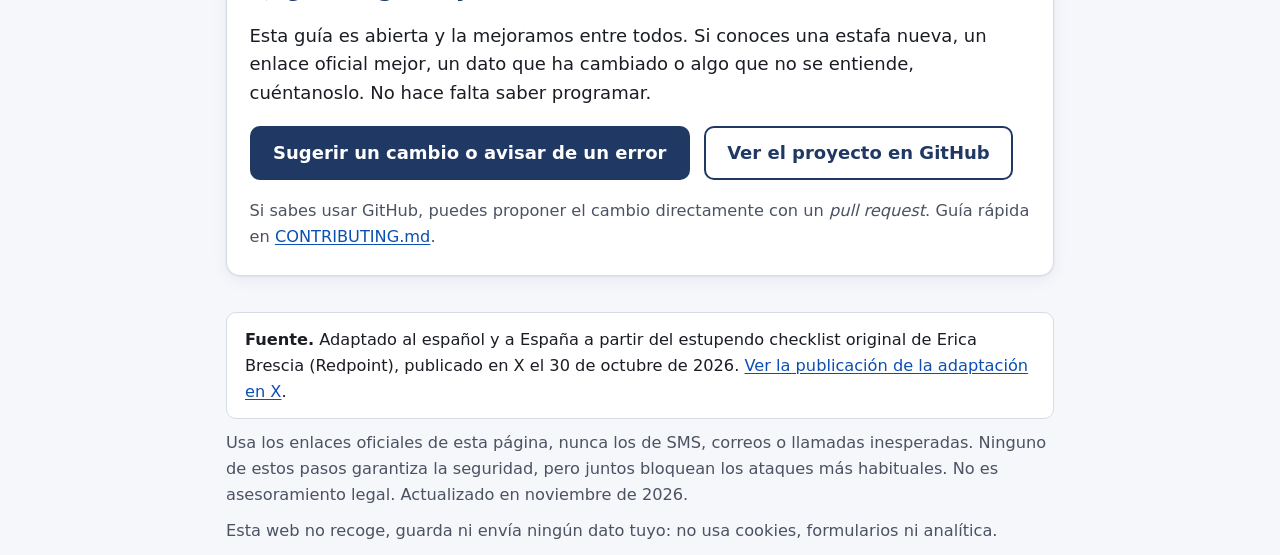
==== commit 08e3c09e: "Rediseño visual, favicon, revisión de estructura y llamada a colaborar - Favicon SVG con versiones P" ====
--- a/index.html
+++ b/index.html
@@ -4,182 +4,254 @@
 <meta charset="utf-8">
 <meta name="viewport" content="width=device-width, initial-scale=1">
 <title>Checklist antifraude y protección de identidad (España)</title>
-<meta name="description" content="Siete pasos sencillos para protegerte de estafas y suplantación de identidad en España, y qué hacer si algo sale mal. Se puede imprimir.">
+<meta name="description" content="Siete pasos sencillos para protegerte de estafas y suplantación de identidad en España, y qué hacer si algo sale mal. Con hoja para imprimir y rellenar a mano.">
 <meta name="color-scheme" content="light dark">
+<meta name="theme-color" content="#1f3864">
 <meta name="referrer" content="no-referrer">
+<meta property="og:type" content="website">
+<meta property="og:locale" content="es_ES">
+<meta property="og:title" content="Checklist antifraude y protección de identidad (España)">
+<meta property="og:description" content="Una tarde para ponérselo mucho más difícil a los estafadores: 7 pasos, nivel extra y qué hacer si algo sale mal.">
+<link rel="icon" href="favicon.svg" type="image/svg+xml">
+<link rel="icon" href="favicon-32.png" type="image/png" sizes="32x32">
+<link rel="apple-touch-icon" href="apple-touch-icon.png">
 <link rel="stylesheet" href="styles.css">
 </head>
 <body>
 <a class="skip" href="#contenido">Saltar al contenido</a>
+
+<svg width="0" height="0" style="position:absolute" aria-hidden="true" focusable="false">
+  <symbol id="i-clock" viewBox="0 0 24 24"><circle cx="12" cy="12" r="9" fill="none" stroke="currentColor" stroke-width="2"/><path d="M12 7v5l3 2" fill="none" stroke="currentColor" stroke-width="2" stroke-linecap="round"/></symbol>
+  <symbol id="i-print" viewBox="0 0 24 24"><path d="M6 9V3h12v6M6 18H4a1 1 0 0 1-1-1v-6a2 2 0 0 1 2-2h14a2 2 0 0 1 2 2v6a1 1 0 0 1-1 1h-2M6 14h12v7H6z" fill="none" stroke="currentColor" stroke-width="2" stroke-linejoin="round"/></symbol>
+  <symbol id="i-alert" viewBox="0 0 24 24"><path d="M12 3 2 20h20L12 3Z" fill="none" stroke="currentColor" stroke-width="2" stroke-linejoin="round"/><path d="M12 10v4M12 17h.01" stroke="currentColor" stroke-width="2.4" stroke-linecap="round"/></symbol>
+  <symbol id="i-gh" viewBox="0 0 24 24"><path fill="currentColor" d="M12 .5a11.5 11.5 0 0 0-3.64 22.41c.58.1.79-.25.79-.56v-2c-3.2.7-3.88-1.37-3.88-1.37-.52-1.33-1.28-1.69-1.28-1.69-1.05-.71.08-.7.08-.7 1.16.08 1.77 1.19 1.77 1.19 1.03 1.77 2.7 1.26 3.36.96.1-.75.4-1.26.73-1.55-2.55-.29-5.24-1.28-5.24-5.68 0-1.26.45-2.28 1.18-3.08-.12-.29-.51-1.46.11-3.05 0 0 .97-.31 3.17 1.18a11 11 0 0 1 5.77 0c2.2-1.49 3.17-1.18 3.17-1.18.62 1.59.23 2.76.11 3.05.74.8 1.18 1.82 1.18 3.08 0 4.41-2.69 5.39-5.25 5.67.41.36.78 1.06.78 2.14v3.17c0 .31.21.67.8.56A11.5 11.5 0 0 0 12 .5Z"/></symbol>
+  <symbol id="i-plus" viewBox="0 0 24 24"><path d="M12 3 4 6v6c0 5 3.4 8.6 8 9.7 4.6-1.1 8-4.7 8-9.7V6l-8-3Z" fill="none" stroke="currentColor" stroke-width="2" stroke-linejoin="round"/><path d="M12 9v6M9 12h6" stroke="currentColor" stroke-width="2" stroke-linecap="round"/></symbol>
+</svg>
+
+<header class="hero">
+  <div class="wrap">
+    <p class="brand">
+      <svg viewBox="0 0 64 64" aria-hidden="true"><path d="M32 3 7 12v18c0 15.5 10.6 27.6 25 31 14.4-3.4 25-15.5 25-31V12L32 3Z" fill="#fff" fill-opacity=".15" stroke="#fff" stroke-opacity=".5" stroke-width="2"/><path d="m20.5 32.5 8 8 15-16" fill="none" stroke="#ffb454" stroke-width="6" stroke-linecap="round" stroke-linejoin="round"/></svg>
+      Antifraude · España
+    </p>
+    <h1>Checklist antifraude y de protección de identidad</h1>
+    <p class="lead">Una tarde de trabajo no es mucho tiempo, para ponérselo mucho más difícil a los estafadores. Incluye siete pasos básicos, un nivel extra opcional y qué hacer si algo sale mal.</p>
+    <ul class="chips" aria-label="Resumen">
+      <li>7 pasos</li>
+      <li>Unas 2 horas en total</li>
+      <li>Gratis</li>
+    </ul>
+    <div class="actions no-print">
+      <a class="btn primary" href="imprimir.html"><svg aria-hidden="true"><use href="#i-print"/></svg>Hoja para imprimir y rellenar a mano</a>
+      <a class="btn ghost" href="#urgente"><svg aria-hidden="true"><use href="#i-alert"/></svg>Me han estafado: ¿qué hago?</a>
+    </div>
+  </div>
+</header>
+
 <main class="wrap" id="contenido">
 
-<h1>Checklist antifraude y de protección de identidad (España)</h1>
-<p class="lead">Una tarde de trabajo no es mucho tiempo, para ponérselo mucho más difícil a los estafadores. Incluye siete pasos básicos, un nivel extra opcional y qué hacer si algo sale mal.</p>
-
-<div class="actions no-print">
-  <a class="btn" href="imprimir.html">Hoja para imprimir y rellenar a mano</a>
-  <button class="btn alt" type="button" id="btn-print" hidden>Imprimir esta página</button>
-</div>
-
-<nav class="toc" aria-label="Índice">
-  <strong>Pasos</strong>
+<nav class="toc" aria-labelledby="toc-h">
+  <h2 id="toc-h">Pasos</h2>
   <ol>
-    <li><a href="#p1">Acordad una palabra clave en familia</a></li>
-    <li><a href="#p2">Blinda tu correo y tus cuentas clave</a></li>
-    <li><a href="#p3">Protege tu número de móvil</a></li>
-    <li><a href="#p4">Vigila lo que hay a tu nombre</a></li>
-    <li><a href="#p5">Blinda tu acceso a Hacienda y a la Seguridad Social</a></li>
-    <li><a href="#p6">Activa las alertas del banco</a></li>
-    <li><a href="#p7">Guarda tus propias copias de tus documentos financieros</a></li>
+    <li><a href="#p1"><span class="n">1</span>Acordad una palabra clave en familia</a></li>
+    <li><a href="#p2"><span class="n">2</span>Blinda tu correo y tus cuentas clave</a></li>
+    <li><a href="#p3"><span class="n">3</span>Protege tu número de móvil</a></li>
+    <li><a href="#p4"><span class="n">4</span>Vigila lo que hay a tu nombre</a></li>
+    <li><a href="#p5"><span class="n">5</span>Blinda tu acceso a Hacienda y a la Seguridad Social</a></li>
+    <li><a href="#p6"><span class="n">6</span>Activa las alertas del banco</a></li>
+    <li><a href="#p7"><span class="n">7</span>Guarda tus propias copias de tus documentos financieros</a></li>
   </ol>
-  <a href="#siguiente">Siguiente nivel (opcional)</a> ·
-  <a href="#urgente"><strong>Si algo sale mal, actúa rápido</strong></a> ·
-  <a href="#repaso">Repaso final</a> ·
-  <a href="#fuentes">Fuentes</a>
+  <div class="extra">
+    <a href="#siguiente">Siguiente nivel (opcional)</a>
+    <a href="#urgente"><strong>Si algo sale mal</strong></a>
+    <a href="#repaso">Repaso final</a>
+    <a href="#colabora">Colabora</a>
+    <a href="#fuentes">Fuentes</a>
+  </div>
 </nav>
 
-<section aria-labelledby="h1">
-<h2 id="p1"><span id="h1">1. Acordad una palabra clave en familia</span></h2>
-<p class="time">Unos 5 minutos. Gratis.</p>
-<p>La IA ya puede clonar una voz con unos segundos de audio y falsear una videollamada. Los estafadores la usan para hacerse pasar por tu hijo, tu madre, tu jefe o tu banco en una «emergencia». En España es muy habitual la estafa del <a href="https://www.osi.es">«hijo en apuros»</a>: un WhatsApp desde un número nuevo, en casa nos ha pasado («Mamá, se me ha roto el móvil, este es mi número nuevo») que acaba pidiendo un Bizum o una transferencia urgente. Una palabra clave compartida es la defensa más sencilla que hay.</p>
-<ul>
-  <li>Elegid una palabra o frase que conozca toda la familia y que no se pueda encontrar en internet (ni el nombre de la mascota, ni la calle, ni el colegio). Compartidla en persona, no por WhatsApp ni por correo.</li>
-  <li>Si alguien llama, escribe o hace una videollamada pidiendo dinero, contraseñas, códigos o ayuda urgente, pide la palabra clave.</li>
-  <li>Sea cual sea la historia, <strong>cuelga y llama tú</strong> a un número que ya tengas guardado. Una emergencia real aguanta dos minutos de comprobación.</li>
-  <li>Señales de alarma: urgencia, secretismo, tarjetas regalo, transferencias, Bizum, criptomonedas o que te pidan mover el dinero a una «cuenta segura». Tu banco, Hacienda y la policía nunca te piden eso.</li>
-</ul>
-<p class="note"><strong>Nota:</strong> desde 2025 los operadores deben bloquear las llamadas y SMS que llegan del extranjero mostrando un número español (salvo itinerancia), y desde el 15 de septiembre de 2026 también los SMS con un nombre de remitente no inscrito en el registro de alias de la CNMC (<a href="https://www.boe.es/buscar/legislacion.php?campo%5B0%5D=TITULO&amp;dato%5B0%5D=TDF%2F149%2F2025">Orden TDF/149/2025</a>). Ayuda, pero no es infalible: si «tu banco» te llama, cuelga y llama tú al número de su app o de tu tarjeta.</p>
-</section>
-
-<section>
-<h2 id="p2">2. Blinda tu correo y tus cuentas clave</h2>
-<p class="time">Unos 20 a 30 minutos. Gratis o bajo coste.</p>
-<p>Tu correo es la llave maestra: quien lo controla puede restablecer casi todas tus contraseñas. Empieza por el correo, tu cuenta de Apple o Google, el banco, tu operador móvil y WhatsApp. Abre cada app o web directamente (nunca desde un enlace), inicia sesión y ve a <strong>Ajustes → Seguridad</strong>.</p>
-<ul>
-  <li><strong>Usa un gestor de contraseñas</strong> (por ejemplo, Contraseñas de Apple, el Gestor de contraseñas de Google, 1Password) y por favor, usa una contraseña distinta para cada cuenta, nada del apellido con otra palabra del diccionario. Arregla primero las contraseñas repetidas del correo y del banco.</li>
-  <li>Activa una <strong>llave de acceso</strong> o passkey (Face ID, Touch ID, huella o PIN del dispositivo) donde te la ofrezcan. Si no, usa una <strong>app de autenticación</strong> (Google Authenticator va muy bien). Los códigos por SMS son mejor que nada, pero son la opción más débil.</li>
-  <li>Comprueba que el <strong>teléfono y el correo de recuperación</strong> están al día y son tuyos. Borra números y direcciones antiguos.</li>
-  <li>Revisa la lista de <strong>dispositivos con sesión iniciada</strong> y cierra lo que no reconozcas. En WhatsApp, mira <strong>Dispositivos vinculados</strong> y activa la <strong>verificación en dos pasos</strong> (Ajustes → Cuenta).</li>
-  <li>Guarda los códigos de recuperación en tu gestor de contraseñas o impresos en un lugar seguro.</li>
-  <li>Activa las <strong>actualizaciones automáticas</strong> en móviles, ordenadores y navegadores. Cambia los dispositivos que ya no reciben actualizaciones.</li>
-  <li><strong>Nunca le dictes un código a nadie que te llame o te escriba.</strong> Ninguna empresa de verdad te lo pedirá, tampoco tu banco.</li>
-</ul>
-</section>
-
-<section>
-<h2 id="p3">3. Protege tu número de móvil</h2>
-<p class="time">Unos 10 minutos. Gratis.</p>
-<p>Un delincuente puede pedir un duplicado de tu SIM o eSIM, o llevarse tu número a otro operador, haciéndose pasar por ti (a menudo con un DNI falso o datos robados) para recibir tus códigos del banco. En España la protección depende de lo bien que te identifique tu operador.</p>
-<ul>
-  <li>Entra en la app o el área de cliente oficial de tu operador y revisa tus datos de contacto: el correo y el móvil donde te avisan de cambios en tu línea deben ser tuyos y estar al día.</li>
-  <li>Protege esa cuenta con una contraseña única y, si existe, verificación en dos pasos.</li>
-  <li>Llama a atención al cliente (Movistar 1004, Vodafone 22123, Orange 1470 o el número de tu factura) y pide: «Quiero activar todas las protecciones disponibles contra duplicados de SIM y portabilidades no autorizadas, y que me avisen de cualquier solicitud sobre mi línea».</li>
-  <li>En el banco, si te lo permite, confirma las operaciones en su app (notificación o firma en el móvil) en lugar de por SMS.</li>
-</ul>
-<p class="note"><strong>Nota:</strong> el PIN de la SIM que activas en el móvil es otra cosa: protege la tarjeta si te roban el teléfono, pero no impide que alguien pida un duplicado. Actívalo igualmente y cambia el de fábrica. Si tu móvil muestra de repente «Sin servicio» o «Solo emergencias» sin motivo, llama a tu operador desde otro teléfono y después a tu banco.</p>
-</section>
-
-<section>
-<h2 id="p4">4. Vigila lo que hay a tu nombre</h2>
-<p class="time">Unos 20 minutos. Gratis.</p>
-<p>Revisa qué préstamos y deudas figuran a tu nombre y detecta a tiempo una suplantación.</p>
-<ul>
-  <li><strong>CIRBE (Banco de España).</strong> Pide tu <a href="https://sedeelectronica.bde.es">informe de riesgos</a> en la Sede Electrónica con certificado digital o Cl@ve avanzada. Muestra los préstamos, créditos y avales que las entidades han declarado sobre ti; suele estar listo en unos 15 minutos. Ojo: algunas operaciones pequeñas no se declaran (umbral de 3.000 €, que baja a 1.000 € el 2 de enero de 2027).</li>
-  <li><strong>Ficheros de morosos.</strong> Ejerce tu derecho de acceso gratuito en <a href="https://www.asnef.com">ASNEF</a> (lo gestiona Equifax) y en <a href="https://www.experian.es">BADEXCUG</a> (Experian). Una deuda que no es tuya puede ser la primera pista de que alguien ha contratado en tu nombre.</li>
-  <li>Repítelo una vez al año, y siempre que recibas una carta, una deuda o un contrato que no reconozcas.</li>
-  <li>Si ayudas a tus padres mayores, hacedlo juntos y con su propio acceso: el informe es personal.</li>
-  <li>Ignora las ofertas de «monitorización de crédito» de pago. Lo esencial es gratis.</li>
-</ul>
-</section>
-
-<section>
-<h2 id="p5">5. Blinda tu acceso a Hacienda y a la Seguridad Social</h2>
-<p class="time">Unos 15 a 20 minutos. Gratis.</p>
-<p>En España tu protección son tus credenciales: quien tenga tu Cl@ve o tu certificado digital puede hacer trámites en tu nombre, desde presentar tu declaración de la renta hasta leer tus notificaciones.</p>
-<ul>
-  <li>Regístrate en <a href="https://clave.gob.es">Cl@ve</a> y usa la <a href="https://clave.gob.es/clave_Home/clave.html">app Cl@ve</a> (Cl@ve Móvil, que sustituye a la antigua Cl@ve PIN). Si puedes, consigue el nivel avanzado (por videoidentificación en la app, en persona o con certificado): te hará falta para la CIRBE.</li>
-  <li>Si tienes <a href="https://www.fnmt.es">certificado digital de la FNMT</a> o DNIe, protege la copia con contraseña, no lo instales en ordenadores compartidos y no se lo envíes a nadie.</li>
-  <li>Si tu gestoría te hace los trámites, que lo haga con un apoderamiento, no con tus claves.</li>
-  <li>Activa los <a href="https://dehu.redsara.es">avisos por correo de la DEHú</a> para saber cuándo te llega una notificación oficial. Entra siempre tú escribiendo la dirección, nunca desde un enlace de un SMS.</li>
-  <li>Una vez al año, revisa tu <a href="https://portal.seg-social.gob.es">informe de vida laboral</a> en Importass. Si aparece un alta en una empresa que no conoces, alguien puede estar usando tu identidad.</li>
-  <li>La Agencia Tributaria <a href="https://sede.agenciatributaria.gob.es">nunca pide</a> por correo o SMS datos bancarios, números de tarjeta ni información confidencial.</li>
-</ul>
-</section>
-
-<section>
-<h2 id="p6">6. Activa las alertas del banco</h2>
-<p class="time">Unos 10 minutos por entidad. Gratis.</p>
-<p>Las alertas convierten un fraude que descubrirías semanas después en uno que pillas en minutos, cuando todavía se puede recuperar el dinero.</p>
-<ul>
-  <li>En la app de cada banco, tarjeta y bróker, activa avisos de <strong>cada movimiento</strong> (importe mínimo de 0 € o 1 €), de cada Bizum, de accesos desde un dispositivo nuevo, de cambios de contraseña y de nuevos beneficiarios o transferencias.</li>
-  <li>Ajusta los límites de Bizum, transferencias y tarjetas a lo que de verdad usas. Muchas apps permiten apagar la tarjeta o los pagos online y en el extranjero cuando no los necesitas.</li>
-  <li><strong>Para recibir un Bizum nunca tienes que aceptar nada.</strong> Si te piden «aceptar» para cobrar, es una solicitud de pago: es la estafa del <a href="https://www.bizum.es">Bizum inverso</a>.</li>
-  <li>Echa un vistazo a tus cuentas cada semana. Los cargos pequeños de prueba suelen preceder a los grandes.</li>
-  <li>Si tu banco lo ofrece, usa una tarjeta virtual para comprar por internet.</li>
-</ul>
-</section>
-
-<section>
-<h2 id="p7">7. Guarda tus propias copias de tus documentos financieros</h2>
-<p class="time">Unos 15 minutos y luego unos minutos cada trimestre. Gratis.</p>
-<p>Si te roban una cuenta o una entidad sufre una caída o una filtración, tener tus propios documentos acelera muchísimo la recuperación.</p>
-<ul>
-  <li>De cada banco, bróker, plan de pensiones y tarjeta, entra por la app o web oficial y descarga en PDF los extractos recientes y los certificados fiscales. Añade tus declaraciones de la renta, tus datos fiscales y tu vida laboral.</li>
-  <li>Guárdalos en un sitio privado y cifrado (un ordenador con contraseña y copia cifrada, o una nube protegida con passkey). Ten una segunda copia.</li>
-  <li>No los guardes en una carpeta familiar compartida ni los mandes por correo.</li>
-</ul>
-</section>
-
-<aside class="box next" id="siguiente" aria-labelledby="hs">
-<h2 id="hs" style="font-size:1.25rem">Siguiente nivel (opcional, para los más precavidos)</h2>
-<ul>
-  <li>Entra en <a href="https://carpetaciudadana.gob.es">Mi Carpeta Ciudadana</a> para ver en un solo sitio tus datos y notificaciones de distintas administraciones, antes de que nadie lo haga por ti.</li>
-  <li>En iPhone, activa la <a href="https://support.apple.com/es-es/120340">Protección en caso de robo del dispositivo</a> (Ajustes → Face ID y código). En Android, activa el <a href="https://support.google.com/android/answer/15146908?hl=es">Bloqueo antirrobo y el Bloqueo del dispositivo sin conexión</a>.</li>
-  <li>Pon tus redes sociales en privado y limita los vídeos públicos con tu voz. Menos material público significa imitaciones peores.</li>
-  <li>Apúntate gratis a la <a href="https://www.listarobinson.es">Lista Robinson</a> para reducir las llamadas y la publicidad comercial no deseada.</li>
-  <li>Con tus padres mayores, revisa lo básico y repite cada varias semanas, no cuesta mucho y ellos lo harían por ti: palabra clave, alertas, límites de Bizum bajos con una idea clara, el banco nunca llama para pedir códigos.</li>
-</ul>
-</aside>
-
-<aside class="box alert" id="urgente" aria-labelledby="hu">
-<h2 id="hu" style="font-size:1.25rem">Si algo sale mal, actúa rápido</h2>
-<ul>
-  <li>Llama a tu banco al número que aparece en tu tarjeta o en su app. Bloquea tarjetas y accesos y pide que paren o intenten recuperar la transferencia. Las horas cuentan.</li>
-  <li>Si hay operaciones que <strong>no autorizaste</strong>, comunícalo sin demora (el plazo máximo legal es de 13 meses desde el cargo). El banco debe devolverlas como tarde al final del día hábil siguiente, salvo sospecha fundada de fraude (<a href="https://www.boe.es/buscar/act.php?id=BOE-A-2018-16036">RDL 19/2018</a>, arts. 43 a 46). Si fuiste tú quien hizo el Bizum o la transferencia, aunque fuera engañado, el banco puede considerarla autorizada y la devolución no está garantizada.</li>
-  <li>Reclama por escrito al servicio de atención al cliente del banco (en pagos tiene 15 días hábiles para responder). Si no responde o no te convence, <a href="https://sedeelectronica.bde.es">reclama al Banco de España</a>.</li>
-  <li>Cambia la contraseña del correo, cierra todas las demás sesiones y revisa la recuperación, los reenvíos y los filtros.</li>
-  <li>Si te quedas sin servicio en el móvil de repente, llama a tu operador de inmediato.</li>
-  <li>Denuncia ante la <a href="https://denuncias.policia.es">Policía Nacional</a> (online, y luego firmas en comisaría en 72 horas como máximo) o la <a href="https://www.guardiacivil.es">Guardia Civil</a> (online con firma electrónica, sin ratificar, para estafas por medios informáticos), o en persona. Guarda capturas, justificantes y números.</li>
-  <li>Llama gratis al <strong>017</strong>, la línea de ayuda en ciberseguridad de <a href="https://www.incibe.es">INCIBE</a> (todos los días de 8 a 23 h; también por WhatsApp en el 900 116 117).</li>
-  <li>Si te reclaman deudas o contratos que no son tuyos, pide a la empresa la supresión de tus datos adjuntando la denuncia. Si en un mes no responde, <a href="https://www.aepd.es">reclama ante la AEPD</a>.</li>
-</ul>
-</aside>
-
-<section aria-labelledby="hr">
-<h2 id="repaso"><span id="hr">Repaso final</span></h2>
-<ul class="check">
-  <li>Palabra clave acordada en familia</li>
-  <li>Correo y cuentas clave con passkey y contraseñas únicas</li>
-  <li>Línea móvil protegida con el operador y PIN de la SIM</li>
-  <li>Deudas en CIRBE, ASNEF y BADEXCUG revisados</li>
-  <li>Cl@ve y certificado protegidos, avisos de la DEHú activos</li>
-  <li>Alertas y límites del banco activados</li>
-  <li>Copias de tus documentos financieros guardadas</li>
-</ul>
-<p class="no-print"><a class="btn" href="imprimir.html">Imprimir hoja para rellenar a mano</a></p>
-</section>
-
-<footer id="fuentes">
-  <p>Usa los enlaces oficiales de este documento, nunca los de SMS, correos o llamadas inesperadas. Ninguno de estos pasos garantiza la seguridad, pero juntos bloquean los ataques más habituales. No es asesoramiento legal. Actualizado noviembre 2026.</p>
-  <p><strong>Fuentes.</strong> Adaptado al español y a España a partir del estupendo checklist original de Erica Brescia (Redpoint), publicado en X el 30 de octubre de 2026. Versión en español de esta adaptación:
-    <a href="https://x.com/mike_arias/status/2122958905756004706">publicación original en X</a>.</p>
+<section class="step" id="p1" aria-labelledby="p1-h">
+  <div class="step-head">
+    <span class="badge" aria-hidden="true">1</span>
+    <div>
+      <h2 id="p1-h"><span class="visually-hidden">Paso 1. </span>Acordad una palabra clave en familia</h2>
+      <p class="meta"><svg aria-hidden="true"><use href="#i-clock"/></svg>Unos 5 minutos. Gratis.</p>
+    </div>
+  </div>
+  <p>La IA ya puede clonar una voz con unos segundos de audio y falsear una videollamada. Los estafadores la usan para hacerse pasar por tu hijo, tu madre, tu jefe o tu banco en una «emergencia». En España es muy habitual la estafa del <a href="https://www.osi.es">«hijo en apuros»</a>: un WhatsApp desde un número nuevo, en casa nos ha pasado («Mamá, se me ha roto el móvil, este es mi número nuevo») que acaba pidiendo un Bizum o una transferencia urgente. Una palabra clave compartida es la defensa más sencilla que hay.</p>
+  <ul>
+    <li>Elegid una palabra o frase que conozca toda la familia y que no se pueda encontrar en internet (ni el nombre de la mascota, ni la calle, ni el colegio). Compartidla en persona, no por WhatsApp ni por correo.</li>
+    <li>Si alguien llama, escribe o hace una videollamada pidiendo dinero, contraseñas, códigos o ayuda urgente, pide la palabra clave.</li>
+    <li>Sea cual sea la historia, <strong>cuelga y llama tú</strong> a un número que ya tengas guardado. Una emergencia real aguanta dos minutos de comprobación.</li>
+    <li>Señales de alarma: urgencia, secretismo, tarjetas regalo, transferencias, Bizum, criptomonedas o que te pidan mover el dinero a una «cuenta segura». Tu banco, Hacienda y la policía nunca te piden eso.</li>
+  </ul>
+  <p class="note"><strong>Nota:</strong> desde 2025 los operadores deben bloquear las llamadas y SMS que llegan del extranjero mostrando un número español (salvo itinerancia), y desde el 15 de septiembre de 2026 también los SMS con un nombre de remitente no inscrito en el registro de alias de la CNMC (<a href="https://www.boe.es/buscar/legislacion.php?campo%5B0%5D=TITULO&amp;dato%5B0%5D=TDF%2F149%2F2025">Orden TDF/149/2025</a>). Ayuda, pero no es infalible: si «tu banco» te llama, cuelga y llama tú al número de su app o de tu tarjeta.</p>
+</section>
+
+<section class="step" id="p2" aria-labelledby="p2-h">
+  <div class="step-head">
+    <span class="badge" aria-hidden="true">2</span>
+    <div>
+      <h2 id="p2-h"><span class="visually-hidden">Paso 2. </span>Blinda tu correo y tus cuentas clave</h2>
+      <p class="meta"><svg aria-hidden="true"><use href="#i-clock"/></svg>Unos 20 a 30 minutos. Gratis o bajo coste.</p>
+    </div>
+  </div>
+  <p>Tu correo es la llave maestra: quien lo controla puede restablecer casi todas tus contraseñas. Empieza por el correo, tu cuenta de Apple o Google, el banco, tu operador móvil y WhatsApp. Abre cada app o web directamente (nunca desde un enlace), inicia sesión y ve a <strong>Ajustes → Seguridad</strong>.</p>
+  <ul>
+    <li><strong>Usa un gestor de contraseñas</strong> (por ejemplo, Contraseñas de Apple, el Gestor de contraseñas de Google, 1Password) y por favor, usa una contraseña distinta para cada cuenta, nada del apellido con otra palabra del diccionario. Arregla primero las contraseñas repetidas del correo y del banco.</li>
+    <li>Activa una <strong>llave de acceso</strong> o passkey (Face ID, Touch ID, huella o PIN del dispositivo) donde te la ofrezcan. Si no, usa una <strong>app de autenticación</strong> (Google Authenticator va muy bien). Los códigos por SMS son mejor que nada, pero son la opción más débil.</li>
+    <li>Comprueba que el <strong>teléfono y el correo de recuperación</strong> están al día y son tuyos. Borra números y direcciones antiguos.</li>
+    <li>Revisa la lista de <strong>dispositivos con sesión iniciada</strong> y cierra lo que no reconozcas. En WhatsApp, mira <strong>Dispositivos vinculados</strong> y activa la <strong>verificación en dos pasos</strong> (Ajustes → Cuenta).</li>
+    <li>Guarda los códigos de recuperación en tu gestor de contraseñas o impresos en un lugar seguro.</li>
+    <li>Activa las <strong>actualizaciones automáticas</strong> en móviles, ordenadores y navegadores. Cambia los dispositivos que ya no reciben actualizaciones.</li>
+    <li><strong>Nunca le dictes un código a nadie que te llame o te escriba.</strong> Ninguna empresa de verdad te lo pedirá, tampoco tu banco.</li>
+  </ul>
+</section>
+
+<section class="step" id="p3" aria-labelledby="p3-h">
+  <div class="step-head">
+    <span class="badge" aria-hidden="true">3</span>
+    <div>
+      <h2 id="p3-h"><span class="visually-hidden">Paso 3. </span>Protege tu número de móvil</h2>
+      <p class="meta"><svg aria-hidden="true"><use href="#i-clock"/></svg>Unos 10 minutos. Gratis.</p>
+    </div>
+  </div>
+  <p>Un delincuente puede pedir un duplicado de tu SIM o eSIM, o llevarse tu número a otro operador, haciéndose pasar por ti (a menudo con un DNI falso o datos robados) para recibir tus códigos del banco. En España la protección depende de lo bien que te identifique tu operador.</p>
+  <ul>
+    <li>Entra en la app o el área de cliente oficial de tu operador y revisa tus datos de contacto: el correo y el móvil donde te avisan de cambios en tu línea deben ser tuyos y estar al día.</li>
+    <li>Protege esa cuenta con una contraseña única y, si existe, verificación en dos pasos.</li>
+    <li>Llama a atención al cliente (Movistar 1004, Vodafone 22123, Orange 1470 o el número de tu factura) y pide: «Quiero activar todas las protecciones disponibles contra duplicados de SIM y portabilidades no autorizadas, y que me avisen de cualquier solicitud sobre mi línea».</li>
+    <li>En el banco, si te lo permite, confirma las operaciones en su app (notificación o firma en el móvil) en lugar de por SMS.</li>
+  </ul>
+  <p class="note"><strong>Nota:</strong> el PIN de la SIM que activas en el móvil es otra cosa: protege la tarjeta si te roban el teléfono, pero no impide que alguien pida un duplicado. Actívalo igualmente y cambia el de fábrica. Si tu móvil muestra de repente «Sin servicio» o «Solo emergencias» sin motivo, llama a tu operador desde otro teléfono y después a tu banco.</p>
+</section>
+
+<section class="step" id="p4" aria-labelledby="p4-h">
+  <div class="step-head">
+    <span class="badge" aria-hidden="true">4</span>
+    <div>
+      <h2 id="p4-h"><span class="visually-hidden">Paso 4. </span>Vigila lo que hay a tu nombre</h2>
+      <p class="meta"><svg aria-hidden="true"><use href="#i-clock"/></svg>Unos 20 minutos. Gratis.</p>
+    </div>
+  </div>
+  <p>Revisa qué préstamos y deudas figuran a tu nombre y detecta a tiempo una suplantación.</p>
+  <ul>
+    <li><strong>CIRBE (Banco de España).</strong> Pide tu <a href="https://sedeelectronica.bde.es">informe de riesgos</a> en la Sede Electrónica con certificado digital o Cl@ve avanzada. Muestra los préstamos, créditos y avales que las entidades han declarado sobre ti; suele estar listo en unos 15 minutos. Ojo: algunas operaciones pequeñas no se declaran (umbral de 3.000 €, que baja a 1.000 € el 2 de enero de 2027).</li>
+    <li><strong>Ficheros de morosos.</strong> Ejerce tu derecho de acceso gratuito en <a href="https://www.asnef.com">ASNEF</a> (lo gestiona Equifax) y en <a href="https://www.experian.es">BADEXCUG</a> (Experian). Una deuda que no es tuya puede ser la primera pista de que alguien ha contratado en tu nombre.</li>
+    <li>Repítelo una vez al año, y siempre que recibas una carta, una deuda o un contrato que no reconozcas.</li>
+    <li>Si ayudas a tus padres mayores, hacedlo juntos y con su propio acceso: el informe es personal.</li>
+    <li>Ignora las ofertas de «monitorización de crédito» de pago. Lo esencial es gratis.</li>
+  </ul>
+</section>
+
+<section class="step" id="p5" aria-labelledby="p5-h">
+  <div class="step-head">
+    <span class="badge" aria-hidden="true">5</span>
+    <div>
+      <h2 id="p5-h"><span class="visually-hidden">Paso 5. </span>Blinda tu acceso a Hacienda y a la Seguridad Social</h2>
+      <p class="meta"><svg aria-hidden="true"><use href="#i-clock"/></svg>Unos 15 a 20 minutos. Gratis.</p>
+    </div>
+  </div>
+  <p>En España tu protección son tus credenciales: quien tenga tu Cl@ve o tu certificado digital puede hacer trámites en tu nombre, desde presentar tu declaración de la renta hasta leer tus notificaciones.</p>
+  <ul>
+    <li>Regístrate en <a href="https://clave.gob.es">Cl@ve</a> y usa la <a href="https://clave.gob.es/clave_Home/clave.html">app Cl@ve</a> (Cl@ve Móvil, que sustituye a la antigua Cl@ve PIN). Si puedes, consigue el nivel avanzado (por videoidentificación en la app, en persona o con certificado): te hará falta para la CIRBE.</li>
+    <li>Si tienes <a href="https://www.fnmt.es">certificado digital de la FNMT</a> o DNIe, protege la copia con contraseña, no lo instales en ordenadores compartidos y no se lo envíes a nadie.</li>
+    <li>Si tu gestoría te hace los trámites, que lo haga con un apoderamiento, no con tus claves.</li>
+    <li>Activa los <a href="https://dehu.redsara.es">avisos por correo de la DEHú</a> para saber cuándo te llega una notificación oficial. Entra siempre tú escribiendo la dirección, nunca desde un enlace de un SMS.</li>
+    <li>Una vez al año, revisa tu <a href="https://portal.seg-social.gob.es">informe de vida laboral</a> en Importass. Si aparece un alta en una empresa que no conoces, alguien puede estar usando tu identidad.</li>
+    <li>La Agencia Tributaria <a href="https://sede.agenciatributaria.gob.es">nunca pide</a> por correo o SMS datos bancarios, números de tarjeta ni información confidencial.</li>
+  </ul>
+</section>
+
+<section class="step" id="p6" aria-labelledby="p6-h">
+  <div class="step-head">
+    <span class="badge" aria-hidden="true">6</span>
+    <div>
+      <h2 id="p6-h"><span class="visually-hidden">Paso 6. </span>Activa las alertas del banco</h2>
+      <p class="meta"><svg aria-hidden="true"><use href="#i-clock"/></svg>Unos 10 minutos por entidad. Gratis.</p>
+    </div>
+  </div>
+  <p>Las alertas convierten un fraude que descubrirías semanas después en uno que pillas en minutos, cuando todavía se puede recuperar el dinero.</p>
+  <ul>
+    <li>En la app de cada banco, tarjeta y bróker, activa avisos de <strong>cada movimiento</strong> (importe mínimo de 0 € o 1 €), de cada Bizum, de accesos desde un dispositivo nuevo, de cambios de contraseña y de nuevos beneficiarios o transferencias.</li>
+    <li>Ajusta los límites de Bizum, transferencias y tarjetas a lo que de verdad usas. Muchas apps permiten apagar la tarjeta o los pagos online y en el extranjero cuando no los necesitas.</li>
+    <li><strong>Para recibir un Bizum nunca tienes que aceptar nada.</strong> Si te piden «aceptar» para cobrar, es una solicitud de pago: es la estafa del <a href="https://www.bizum.es">Bizum inverso</a>.</li>
+    <li>Echa un vistazo a tus cuentas cada semana. Los cargos pequeños de prueba suelen preceder a los grandes.</li>
+    <li>Si tu banco lo ofrece, usa una tarjeta virtual para comprar por internet.</li>
+  </ul>
+</section>
+
+<section class="step" id="p7" aria-labelledby="p7-h">
+  <div class="step-head">
+    <span class="badge" aria-hidden="true">7</span>
+    <div>
+      <h2 id="p7-h"><span class="visually-hidden">Paso 7. </span>Guarda tus propias copias de tus documentos financieros</h2>
+      <p class="meta"><svg aria-hidden="true"><use href="#i-clock"/></svg>Unos 15 minutos y luego unos minutos cada trimestre. Gratis.</p>
+    </div>
+  </div>
+  <p>Si te roban una cuenta o una entidad sufre una caída o una filtración, tener tus propios documentos acelera muchísimo la recuperación.</p>
+  <ul>
+    <li>De cada banco, bróker, plan de pensiones y tarjeta, entra por la app o web oficial y descarga en PDF los extractos recientes y los certificados fiscales. Añade tus declaraciones de la renta, tus datos fiscales y tu vida laboral.</li>
+    <li>Guárdalos en un sitio privado y cifrado (un ordenador con contraseña y copia cifrada, o una nube protegida con passkey). Ten una segunda copia.</li>
+    <li>No los guardes en una carpeta familiar compartida ni los mandes por correo.</li>
+  </ul>
+</section>
+
+<section class="box next" id="siguiente" aria-labelledby="sig-h">
+  <h2 id="sig-h"><svg aria-hidden="true"><use href="#i-plus"/></svg>Siguiente nivel (opcional, para los más precavidos)</h2>
+  <ul>
+    <li>Entra en <a href="https://carpetaciudadana.gob.es">Mi Carpeta Ciudadana</a> para ver en un solo sitio tus datos y notificaciones de distintas administraciones, antes de que nadie lo haga por ti.</li>
+    <li>En iPhone, activa la <a href="https://support.apple.com/es-es/120340">Protección en caso de robo del dispositivo</a> (Ajustes → Face ID y código). En Android, activa el <a href="https://support.google.com/android/answer/15146908?hl=es">Bloqueo antirrobo y el Bloqueo del dispositivo sin conexión</a>.</li>
+    <li>Pon tus redes sociales en privado y limita los vídeos públicos con tu voz. Menos material público significa imitaciones peores.</li>
+    <li>Apúntate gratis a la <a href="https://www.listarobinson.es">Lista Robinson</a> para reducir las llamadas y la publicidad comercial no deseada.</li>
+    <li>Con tus padres mayores, revisa lo básico y repite cada varias semanas, no cuesta mucho y ellos lo harían por ti: palabra clave, alertas, límites de Bizum bajos con una idea clara, el banco nunca llama para pedir códigos.</li>
+  </ul>
+</section>
+
+<section class="box alert" id="urgente" aria-labelledby="urg-h">
+  <h2 id="urg-h"><svg aria-hidden="true"><use href="#i-alert"/></svg>Si algo sale mal, actúa rápido</h2>
+  <ul>
+    <li>Llama a tu banco al número que aparece en tu tarjeta o en su app. Bloquea tarjetas y accesos y pide que paren o intenten recuperar la transferencia. Las horas cuentan.</li>
+    <li>Si hay operaciones que <strong>no autorizaste</strong>, comunícalo sin demora (el plazo máximo legal es de 13 meses desde el cargo). El banco debe devolverlas como tarde al final del día hábil siguiente, salvo sospecha fundada de fraude (<a href="https://www.boe.es/buscar/act.php?id=BOE-A-2018-16036">RDL 19/2018</a>, arts. 43 a 46). Si fuiste tú quien hizo el Bizum o la transferencia, aunque fuera engañado, el banco puede considerarla autorizada y la devolución no está garantizada.</li>
+    <li>Reclama por escrito al servicio de atención al cliente del banco (en pagos tiene 15 días hábiles para responder). Si no responde o no te convence, <a href="https://sedeelectronica.bde.es">reclama al Banco de España</a>.</li>
+    <li>Cambia la contraseña del correo, cierra todas las demás sesiones y revisa la recuperación, los reenvíos y los filtros.</li>
+    <li>Si te quedas sin servicio en el móvil de repente, llama a tu operador de inmediato.</li>
+    <li>Denuncia ante la <a href="https://denuncias.policia.es">Policía Nacional</a> (online, y luego firmas en comisaría en 72 horas como máximo) o la <a href="https://www.guardiacivil.es">Guardia Civil</a> (online con firma electrónica, sin ratificar, para estafas por medios informáticos), o en persona. Guarda capturas, justificantes y números.</li>
+    <li>Llama gratis al <a href="tel:017"><strong>017</strong></a>, la línea de ayuda en ciberseguridad de <a href="https://www.incibe.es">INCIBE</a> (todos los días de 8 a 23 h; también por WhatsApp en el <a href="https://wa.me/34900116117">900 116 117</a>).</li>
+    <li>Si te reclaman deudas o contratos que no son tuyos, pide a la empresa la supresión de tus datos adjuntando la denuncia. Si en un mes no responde, <a href="https://www.aepd.es">reclama ante la AEPD</a>.</li>
+  </ul>
+</section>
+
+<section class="review" id="repaso" aria-labelledby="rep-h">
+  <h2 id="rep-h">Repaso final</h2>
+  <ul class="check">
+    <li>Palabra clave acordada en familia</li>
+    <li>Correo y cuentas clave con passkey y contraseñas únicas</li>
+    <li>Línea móvil protegida con el operador y PIN de la SIM</li>
+    <li>Deudas en CIRBE, ASNEF y BADEXCUG revisados</li>
+    <li>Cl@ve y certificado protegidos, avisos de la DEHú activos</li>
+    <li>Alertas y límites del banco activados</li>
+    <li>Copias de tus documentos financieros guardadas</li>
+  </ul>
+  <p class="no-print"><a class="btn solid" href="imprimir.html"><svg aria-hidden="true"><use href="#i-print"/></svg>Imprimir hoja para rellenar a mano</a></p>
+</section>
+
+<section class="box collab no-print" id="colabora" aria-labelledby="col-h">
+  <h2 id="col-h"><svg aria-hidden="true"><use href="#i-gh"/></svg>¿Ves algo mejorable? Colabora</h2>
+  <p>Esta guía es abierta y la mejoramos entre todos. Si conoces una estafa nueva, un enlace oficial mejor, un dato que ha cambiado o algo que no se entiende, cuéntanoslo. No hace falta saber programar.</p>
+  <div class="actions">
+    <a class="btn solid" href="https://github.com/jamm87/antifraude/issues/new">Sugerir un cambio o avisar de un error</a>
+    <a class="btn outline" href="https://github.com/jamm87/antifraude">Ver el proyecto en GitHub</a>
+  </div>
+  <p class="small-muted">Si sabes usar GitHub, puedes proponer el cambio directamente con un <em>pull request</em>. Guía rápida en <a href="https://github.com/jamm87/antifraude/blob/HEAD/CONTRIBUTING.md">CONTRIBUTING.md</a>.</p>
+</section>
+
+</main>
+
+<footer class="wrap" id="fuentes">
+  <p class="source"><strong>Fuente.</strong> Adaptado al español y a España a partir del estupendo checklist original de Erica Brescia (Redpoint), publicado en X el 30 de octubre de 2026. <a href="https://x.com/mike_arias/status/2122958905756004706">Ver la publicación de la adaptación en X</a>.</p>
+  <p>Usa los enlaces oficiales de esta página, nunca los de SMS, correos o llamadas inesperadas. Ninguno de estos pasos garantiza la seguridad, pero juntos bloquean los ataques más habituales. No es asesoramiento legal. Actualizado en noviembre de 2026.</p>
   <p>Esta web no recoge, guarda ni envía ningún dato tuyo: no usa cookies, formularios ni analítica.</p>
 </footer>
-</main>
-<script>
-  // Botón de imprimir solo si hay JavaScript (la hoja de imprimir.html funciona sin él).
-  var b = document.getElementById('btn-print');
-  if (b) { b.hidden = false; b.addEventListener('click', function () { window.print(); }); }
-</script>
 </body>
 </html>
--- a/styles.css
+++ b/styles.css
@@ -1,85 +1,186 @@
+/* ---------- Tokens ---------- */
 :root {
-  --bg: #ffffff;
-  --text: #1a1a1a;
-  --muted: #4a4a4a;
+  --bg: #f6f7fb;
+  --surface: #ffffff;
+  --text: #1a1d24;
+  --muted: #4b5262;
   --heading: #1f3864;
+  --brand: #1f3864;
+  --brand-2: #2d4f8a;
+  --on-brand: #ffffff;
+  --accent: #b35c00;
   --link: #0b4fb3;
-  --line: #c9d1e0;
+  --line: #d6dbe6;
   --soft: #eaeef7;
-  --warn: #fbf3e4;
+  --warn-bg: #fdf4e6;
+  --warn-line: #d98a2b;
+  --ok: #1e7a4a;
   --focus: #b35c00;
+  --radius: 14px;
+  --shadow: 0 1px 2px rgba(20, 30, 60, .06), 0 4px 16px rgba(20, 30, 60, .06);
 }
 @media (prefers-color-scheme: dark) {
-  :root:not([data-print]) {
-    --bg: #12161f;
-    --text: #f1f1f1;
-    --muted: #c4c9d4;
-    --heading: #a9c1f5;
+  :root:not([data-theme="light"]) {
+    --bg: #0f131b;
+    --surface: #171d29;
+    --text: #eef0f4;
+    --muted: #b8bfcc;
+    --heading: #b9cdf7;
+    --brand: #1f3864;
+    --brand-2: #2d4f8a;
+    --accent: #ffb454;
     --link: #8ab4ff;
-    --line: #34405a;
-    --soft: #1b2436;
-    --warn: #2b2518;
+    --line: #2c3548;
+    --soft: #1d2638;
+    --warn-bg: #2a2216;
+    --warn-line: #c98a3a;
+    --ok: #5fd39a;
     --focus: #ffb454;
+    --shadow: none;
   }
 }
+
+/* ---------- Base ---------- */
 * { box-sizing: border-box; }
-html { font-size: 112.5%; scroll-behavior: smooth; }
+html { font-size: 112.5%; scroll-behavior: smooth; -webkit-text-size-adjust: 100%; }
 @media (prefers-reduced-motion: reduce) { html { scroll-behavior: auto; } }
 body {
   margin: 0;
   background: var(--bg);
   color: var(--text);
-  font-family: system-ui, -apple-system, "Segoe UI", Roboto, Arial, sans-serif;
+  font-family: system-ui, -apple-system, "Segoe UI", Roboto, "Helvetica Neue", Arial, sans-serif;
   line-height: 1.6;
 }
-.wrap { max-width: 46rem; margin: 0 auto; padding: 1rem 1.25rem 4rem; }
-h1, h2, h3 { color: var(--heading); line-height: 1.25; }
-h1 { font-size: 2rem; margin: 1.5rem 0 .5rem; }
-h2 { font-size: 1.5rem; margin: 2.5rem 0 .25rem; }
-h3 { font-size: 1.15rem; margin: 0 0 .5rem; }
-a { color: var(--link); text-underline-offset: .15em; }
-a:focus-visible, button:focus-visible, summary:focus-visible {
-  outline: 3px solid var(--focus); outline-offset: 2px; border-radius: 2px;
+h1, h2, h3 { color: var(--heading); line-height: 1.25; text-wrap: balance; }
+p, li { text-wrap: pretty; }
+a { color: var(--link); text-underline-offset: .15em; text-decoration-thickness: 1px; }
+a:hover { text-decoration-thickness: 2px; }
+:focus-visible { outline: 3px solid var(--focus); outline-offset: 3px; border-radius: 4px; }
+[id] { scroll-margin-top: 1rem; }
+strong { font-weight: 650; }
+
+.visually-hidden {
+  position: absolute !important; width: 1px; height: 1px; overflow: hidden;
+  clip: rect(0 0 0 0); clip-path: inset(50%); white-space: nowrap;
 }
 .skip {
-  position: absolute; left: -999px; top: 0; background: var(--heading); color: var(--bg);
-  padding: .75rem 1rem; z-index: 10;
+  position: absolute; left: -999px; top: .5rem; z-index: 10;
+  background: var(--surface); color: var(--text); padding: .75rem 1rem; border-radius: 8px;
 }
-.skip:focus { left: 0; }
-.lead { font-size: 1.15rem; color: var(--muted); }
-.time { color: var(--muted); font-size: .9rem; margin: 0 0 .75rem; }
-.actions { display: flex; flex-wrap: wrap; gap: .75rem; margin: 1.25rem 0; }
+.skip:focus { left: .5rem; }
+.wrap { max-width: 48rem; margin: 0 auto; padding: 0 1rem; }
+
+/* ---------- Cabecera ---------- */
+.hero {
+  background: linear-gradient(160deg, #1f3864 0%, #2d4f8a 100%);
+  color: var(--on-brand);
+  padding: 2.5rem 0 3.5rem;
+}
+.hero h1 { color: #fff; font-size: clamp(1.75rem, 5.5vw, 2.5rem); margin: .75rem 0 .75rem; }
+.hero .lead { color: #dfe6f5; font-size: 1.15rem; margin: 0 0 1.25rem; max-width: 38rem; }
+.hero a { color: #fff; }
+.brand { display: flex; align-items: center; gap: .6rem; font-weight: 650; letter-spacing: .02em; color: #dfe6f5; font-size: .9rem; text-transform: uppercase; }
+.brand svg { width: 2rem; height: 2rem; flex: none; }
+.chips { display: flex; flex-wrap: wrap; gap: .5rem; margin: 0 0 1.5rem; padding: 0; list-style: none; }
+.chips li { margin: 0; background: rgba(255,255,255,.12); border: 1px solid rgba(255,255,255,.25); border-radius: 999px; padding: .2rem .8rem; font-size: .9rem; color: #fff; }
+.actions { display: flex; flex-wrap: wrap; gap: .75rem; }
 .btn {
-  display: inline-block; font: inherit; font-weight: 600; cursor: pointer;
-  background: var(--heading); color: var(--bg); border: 2px solid var(--heading);
-  padding: .7rem 1.2rem; border-radius: .5rem; text-decoration: none;
+  display: inline-flex; align-items: center; gap: .5rem;
+  font: inherit; font-weight: 650; cursor: pointer; text-decoration: none;
+  min-height: 48px; padding: .6rem 1.2rem; border-radius: 10px; border: 2px solid transparent;
 }
-.btn.alt { background: transparent; color: var(--heading); }
-nav.toc { background: var(--soft); border-radius: .5rem; padding: .75rem 1.25rem; }
-nav.toc ol { margin: .25rem 0; padding-left: 1.25rem; }
-nav.toc li { margin: .3rem 0; }
+.btn svg { width: 1.2em; height: 1.2em; flex: none; }
+.btn.primary { background: #ffb454; color: #1a1d24; }
+.btn.primary:hover { background: #ffc477; }
+.btn.ghost { background: transparent; color: #fff; border-color: rgba(255,255,255,.6); }
+.btn.ghost:hover { background: rgba(255,255,255,.1); }
+.btn.solid { background: var(--brand); color: #fff; }
+.btn.solid:hover { background: var(--brand-2); }
+.hero :focus-visible { outline-color: #ffb454; }
+
+/* ---------- Índice ---------- */
+.toc {
+  background: var(--surface); border-radius: var(--radius); box-shadow: var(--shadow);
+  border: 1px solid var(--line); padding: 1.25rem 1.25rem 1rem; margin-top: -2rem; position: relative;
+}
+.toc h2 { font-size: 1rem; margin: 0 0 .5rem; text-transform: uppercase; letter-spacing: .05em; color: var(--muted); }
+.toc ol { list-style: none; margin: 0; padding: 0; display: grid; grid-template-columns: repeat(auto-fill, minmax(16rem, 1fr)); gap: .25rem 1rem; }
+.toc li { margin: 0; }
+.toc a { display: flex; gap: .6rem; align-items: baseline; padding: .35rem 0; }
+.toc .n { font-weight: 700; color: var(--accent); min-width: 1.2rem; }
+.toc .extra { margin-top: .75rem; padding-top: .75rem; border-top: 1px solid var(--line); display: flex; flex-wrap: wrap; gap: .5rem 1.25rem; }
+
+/* ---------- Pasos ---------- */
+.step {
+  background: var(--surface); border: 1px solid var(--line); border-radius: var(--radius);
+  box-shadow: var(--shadow); padding: 1.25rem 1.25rem .75rem; margin: 1.5rem 0;
+}
+.step-head { display: flex; gap: .9rem; align-items: flex-start; }
+.badge {
+  flex: none; width: 2.6rem; height: 2.6rem; border-radius: 50%;
+  display: grid; place-items: center; font-weight: 750; font-size: 1.2rem;
+  background: var(--brand); color: #fff;
+}
+.step h2 { font-size: 1.35rem; margin: .15rem 0 .15rem; }
+.meta { color: var(--muted); font-size: .9rem; margin: 0; display: flex; align-items: center; gap: .35rem; }
+.meta svg { width: 1em; height: 1em; }
+.step > p:first-of-type { margin-top: 1rem; }
 ul { padding-left: 1.25rem; }
-li { margin: .5rem 0; }
-.box { border-radius: .5rem; padding: .25rem 1.25rem 1rem; margin: 2rem 0; }
+li { margin: .55rem 0; }
+li::marker { color: var(--accent); }
+.note {
+  background: var(--soft); border-radius: 10px; padding: .75rem 1rem; font-size: .95rem; color: var(--text);
+}
+
+/* ---------- Cajas ---------- */
+.box { border-radius: var(--radius); padding: 1.25rem 1.25rem .5rem; margin: 2rem 0; border: 1px solid var(--line); }
+.box h2 { font-size: 1.3rem; margin: 0 0 .25rem; display: flex; align-items: center; gap: .6rem; }
+.box h2 svg { width: 1.4rem; height: 1.4rem; flex: none; }
 .box.next { background: var(--soft); }
-.box.alert { background: var(--warn); }
-.note { border-left: 4px solid var(--line); padding-left: 1rem; color: var(--muted); }
-.check { list-style: none; padding: 0; columns: 2 15rem; }
-.check li::before { content: "☐ "; }
-footer { border-top: 2px solid var(--line); margin-top: 3rem; padding-top: 1rem; color: var(--muted); font-size: .9rem; }
+.box.alert { background: var(--warn-bg); border-color: var(--warn-line); border-left-width: 6px; }
+.box.alert h2 { color: var(--text); }
+.box.alert h2 svg { color: var(--warn-line); }
+
+.box.collab { background: var(--surface); box-shadow: var(--shadow); border-top: 4px solid var(--brand-2); }
+.box.collab .actions { margin: 1rem 0; }
+.btn.outline { background: transparent; color: var(--heading); border-color: currentColor; }
+.btn.outline:hover { background: var(--soft); }
+.small-muted { font-size: .9rem; color: var(--muted); }
+
+/* ---------- Repaso ---------- */
+.review { background: var(--surface); border: 1px solid var(--line); border-radius: var(--radius); box-shadow: var(--shadow); padding: 1.25rem; margin: 2rem 0; }
+.review h2 { margin: 0 0 .75rem; font-size: 1.3rem; }
+.check { list-style: none; padding: 0; margin: 0 0 1rem; display: grid; grid-template-columns: repeat(auto-fill, minmax(16rem, 1fr)); gap: .25rem 1.5rem; }
+.check li { display: flex; gap: .6rem; align-items: flex-start; margin: .35rem 0; }
+.check li::before {
+  content: ""; flex: none; width: 1.15rem; height: 1.15rem; margin-top: .2rem;
+  border: 2px solid var(--brand-2); border-radius: 4px;
+}
+@media (prefers-color-scheme: dark) { :root:not([data-theme="light"]) .check li::before { border-color: var(--heading); } }
+
+/* ---------- Pie ---------- */
+footer { color: var(--muted); font-size: .9rem; padding: 1rem 0 3rem; }
 footer p { margin: .6rem 0; }
+footer .source { background: var(--surface); border: 1px solid var(--line); border-radius: 10px; padding: .75rem 1rem; color: var(--text); }
 
-/* ---------- Impresión ---------- */
+/* ---------- Impresión de la guía ---------- */
 @page { size: A4; margin: 14mm 15mm; }
 @media print {
-  html { font-size: 11pt; }
-  :root { --bg:#fff; --text:#000; --muted:#222; --heading:#000; --link:#000; --line:#888; --soft:#fff; --warn:#fff; }
-  body { background: #fff; color: #000; }
-  .no-print, .skip, nav.toc { display: none !important; }
+  html { font-size: 10.5pt; }
+  :root, :root:not([data-theme="light"]) {
+    --bg: #fff; --surface: #fff; --text: #000; --muted: #333; --heading: #000;
+    --brand: #000; --brand-2: #000; --accent: #000; --link: #000; --line: #999; --soft: #fff; --warn-bg: #fff; --warn-line: #000;
+  }
+  body { background: #fff; }
+  .no-print, .skip, .toc { display: none !important; }
+  .hero { background: none; color: #000; padding: 0 0 .5rem; border-bottom: 2px solid #000; }
+  .hero h1, .hero .lead, .brand { color: #000; }
   .wrap { max-width: none; padding: 0; }
+  .step, .review, .box, footer .source { box-shadow: none; border: 1px solid #999; padding: .6rem .9rem .2rem; margin: .8rem 0; }
+  .step { break-inside: avoid-page; }
+  .badge { background: none; color: #000; border: 2px solid #000; width: 2rem; height: 2rem; font-size: 1rem; }
   a { color: #000; text-decoration: none; }
-  a[href^="http"]::after { content: " (" attr(href) ")"; font-size: .8em; word-break: break-all; }
-  .box { border: 1.5px solid #000; break-inside: avoid; }
+  main a[href^="http"]::after { content: " (" attr(href) ")"; font-size: .8em; color: #333; word-break: break-all; }
   h2, h3 { break-after: avoid; }
   li { break-inside: avoid; }
 }
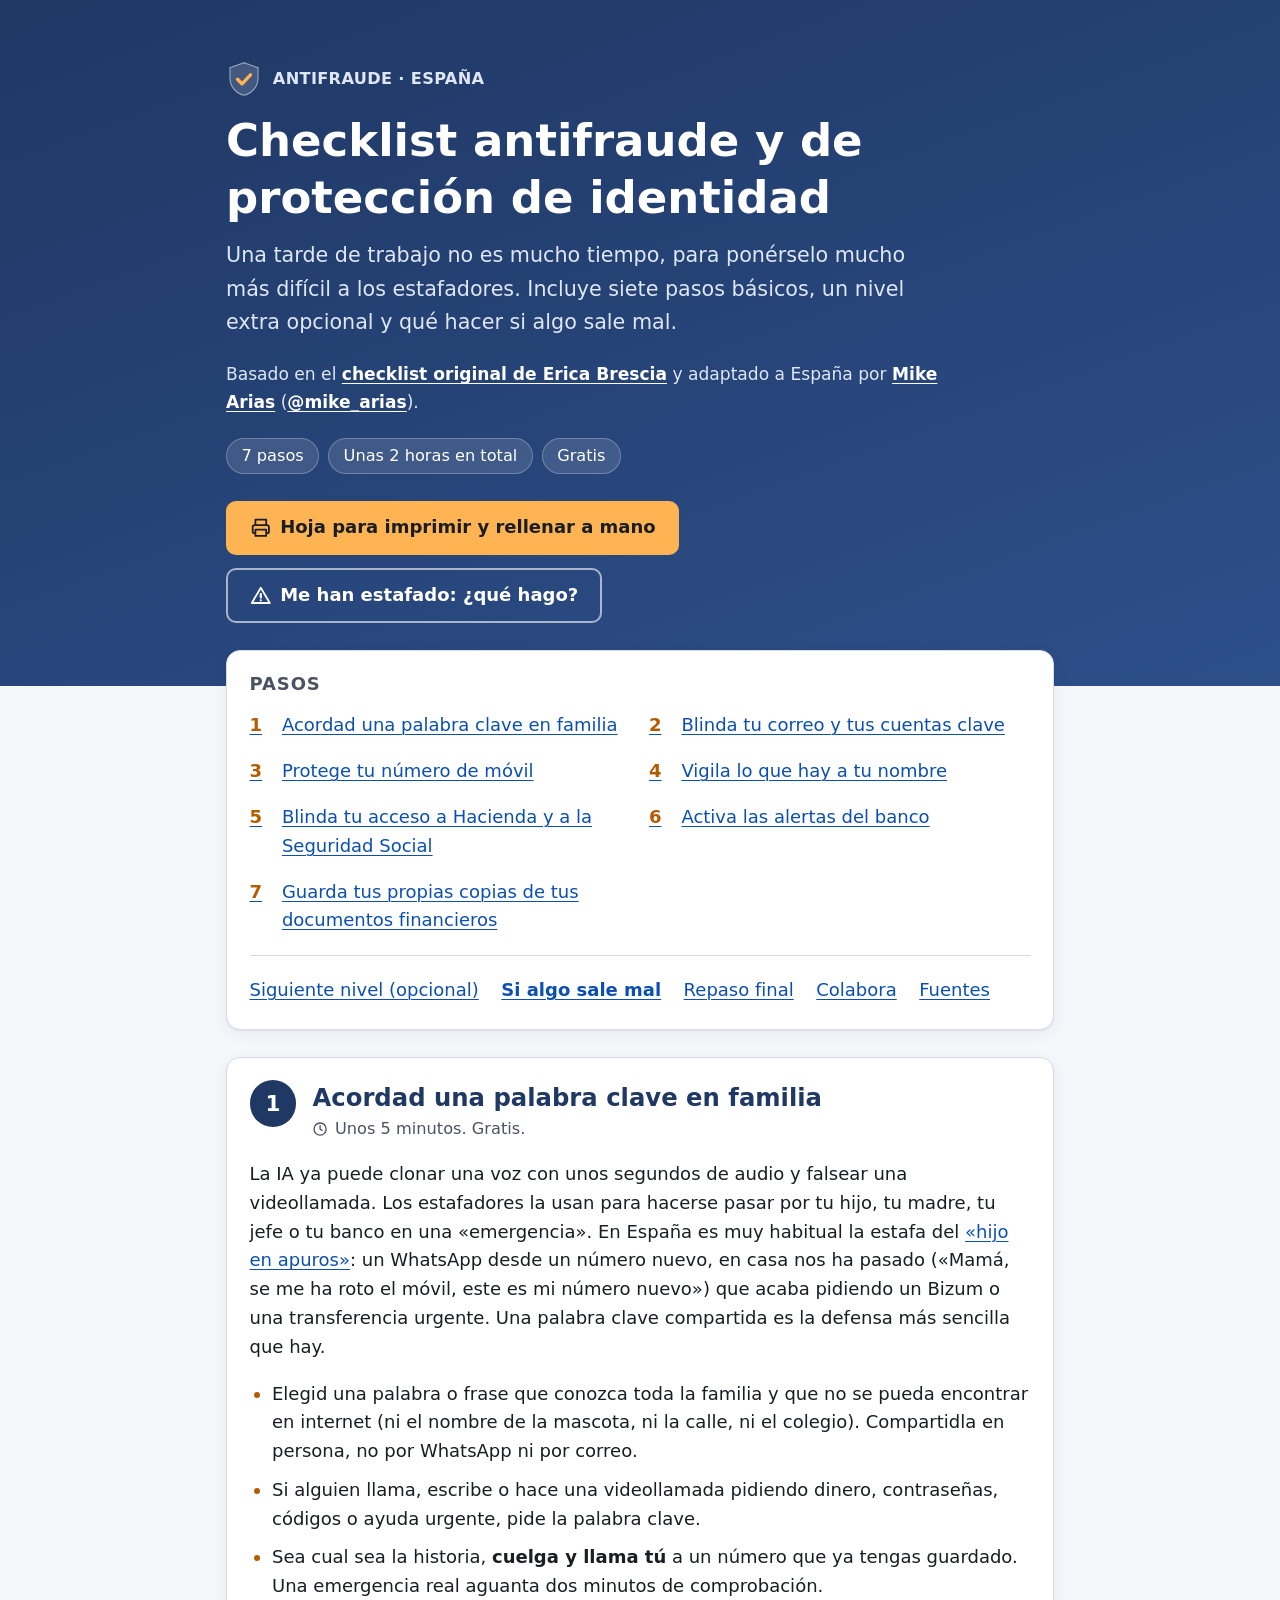
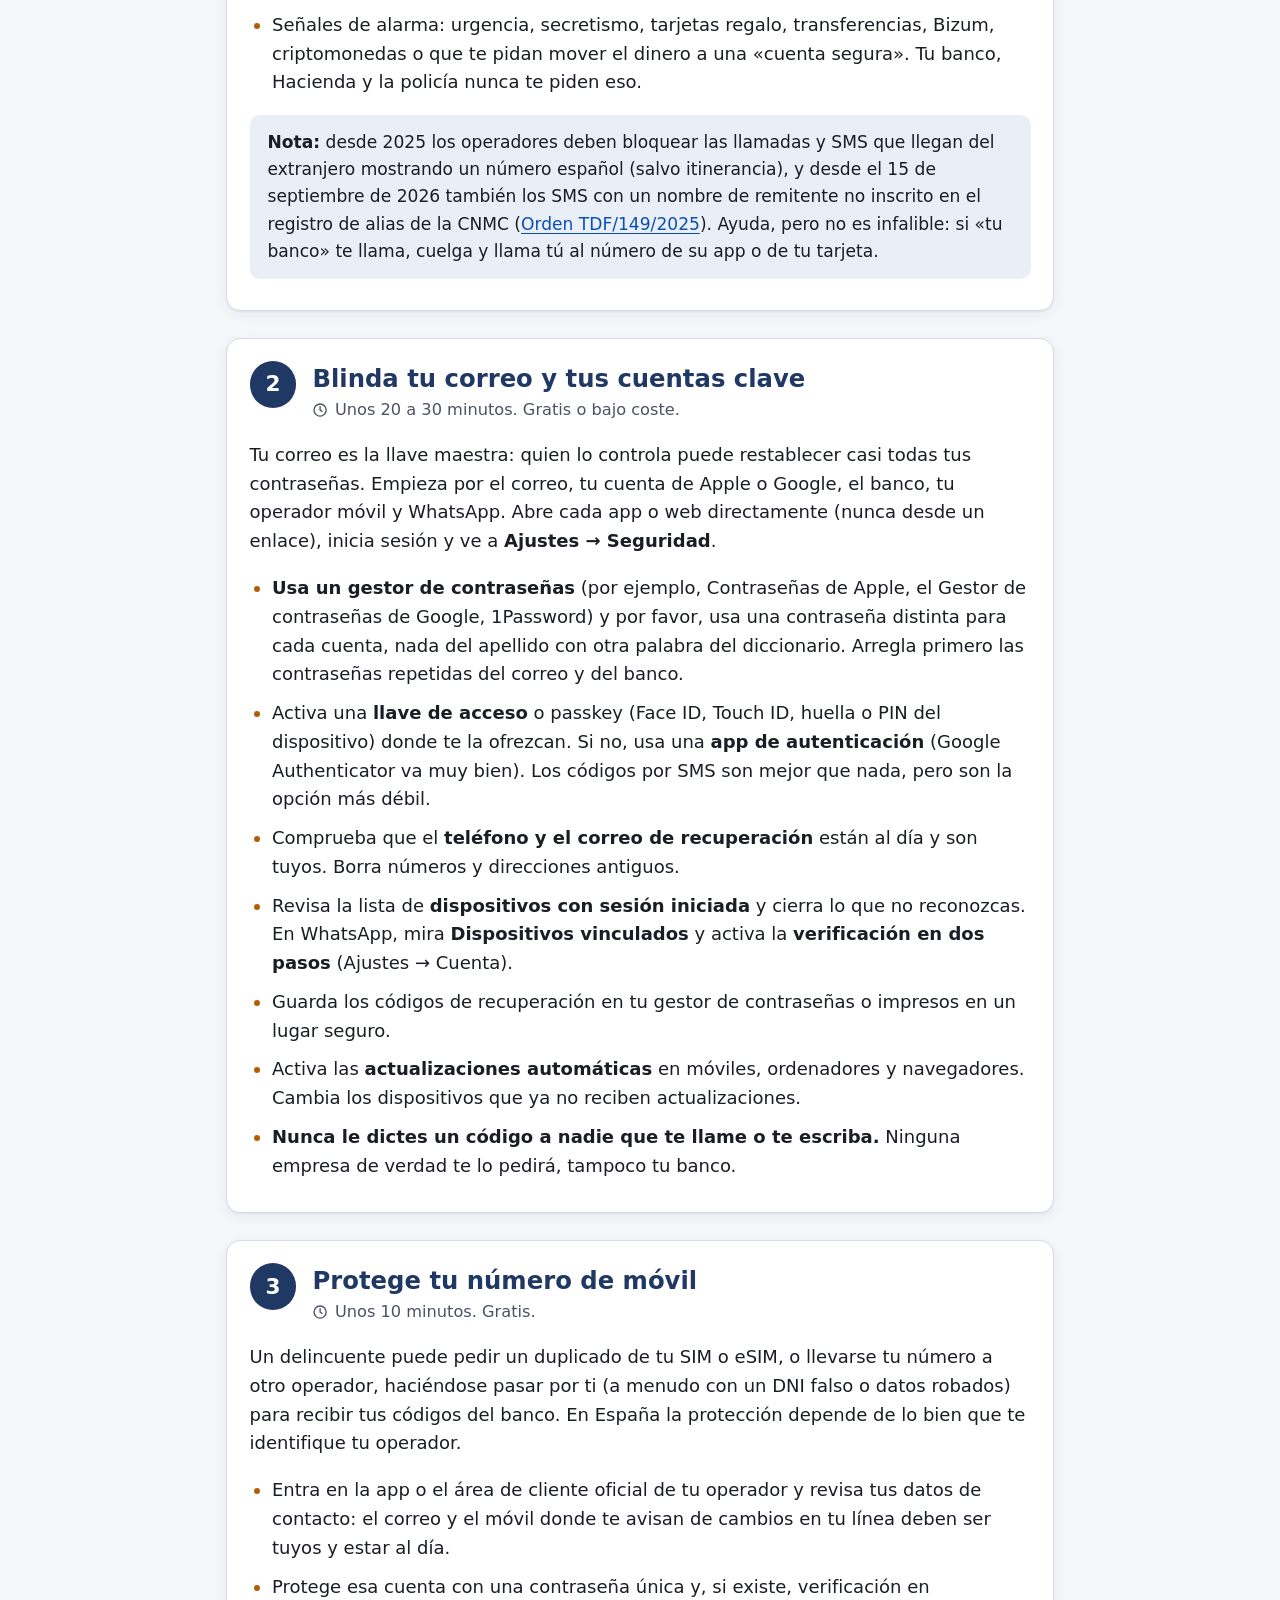
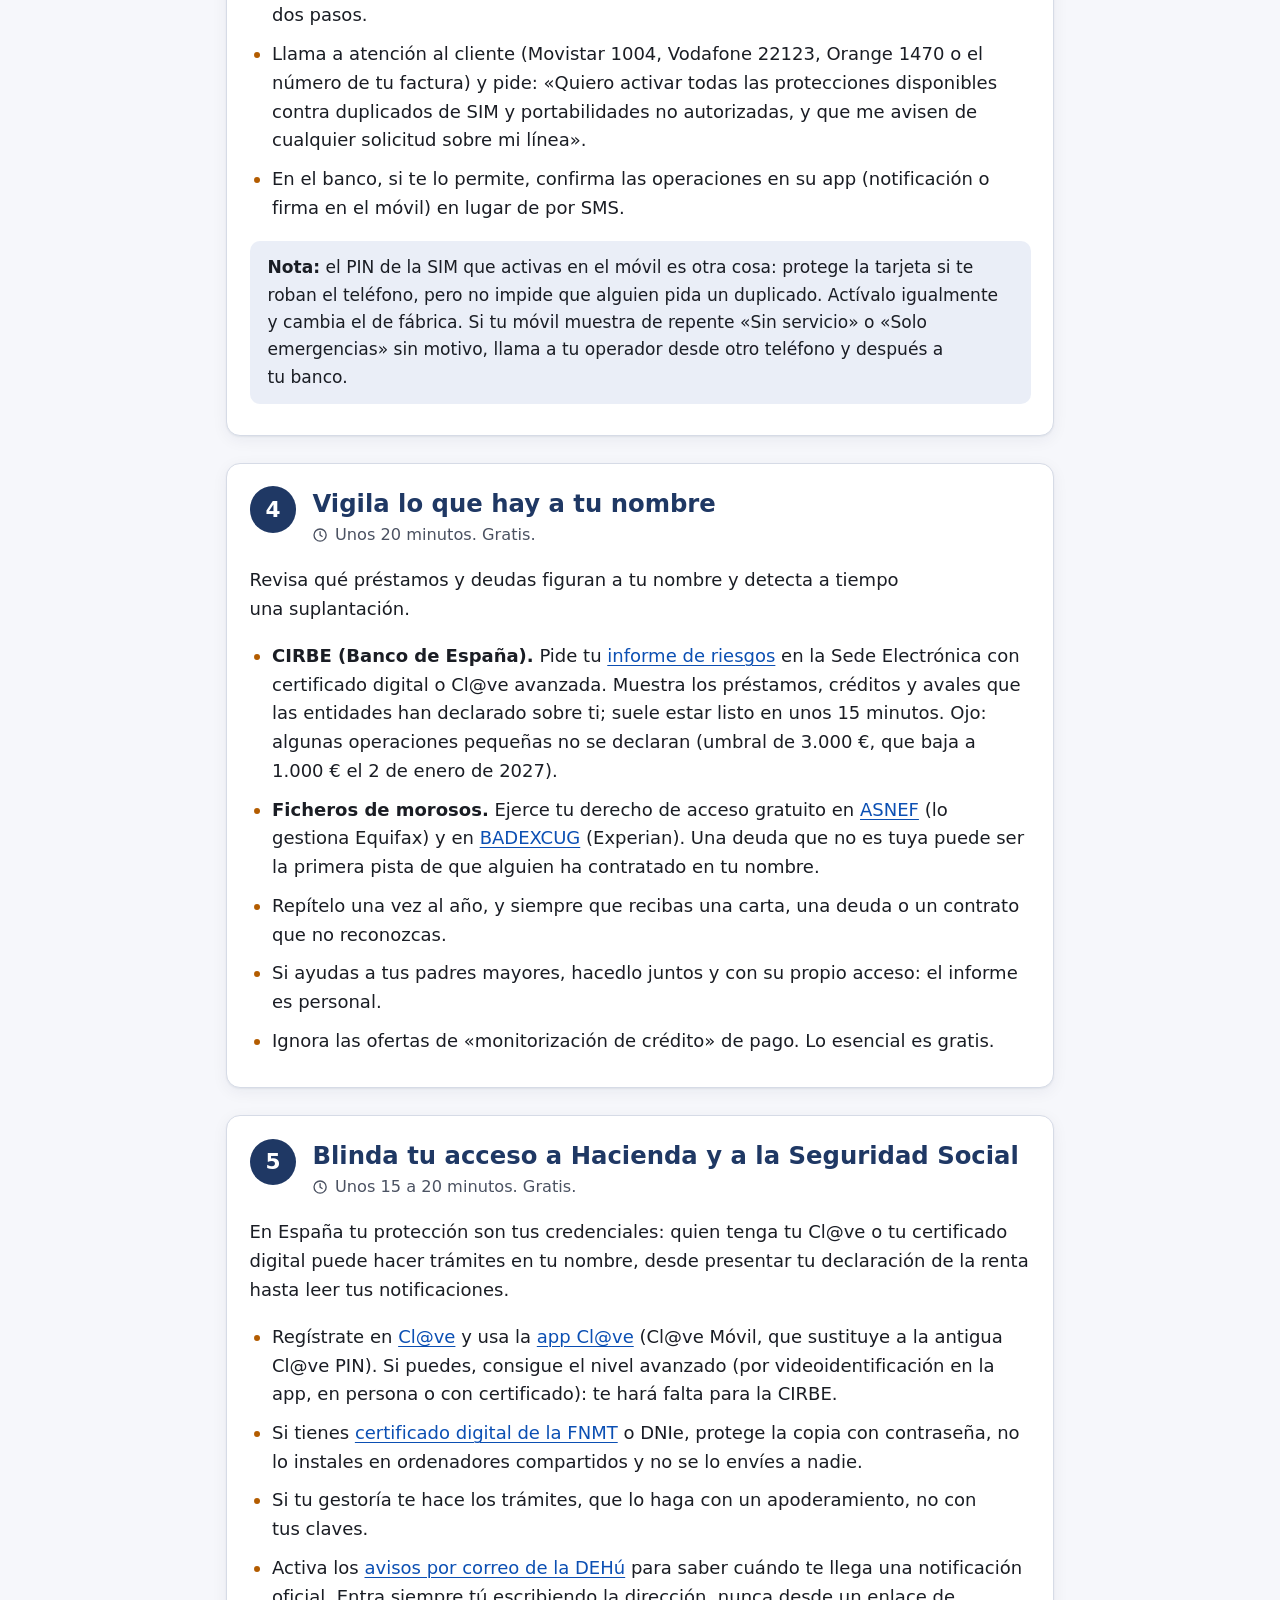
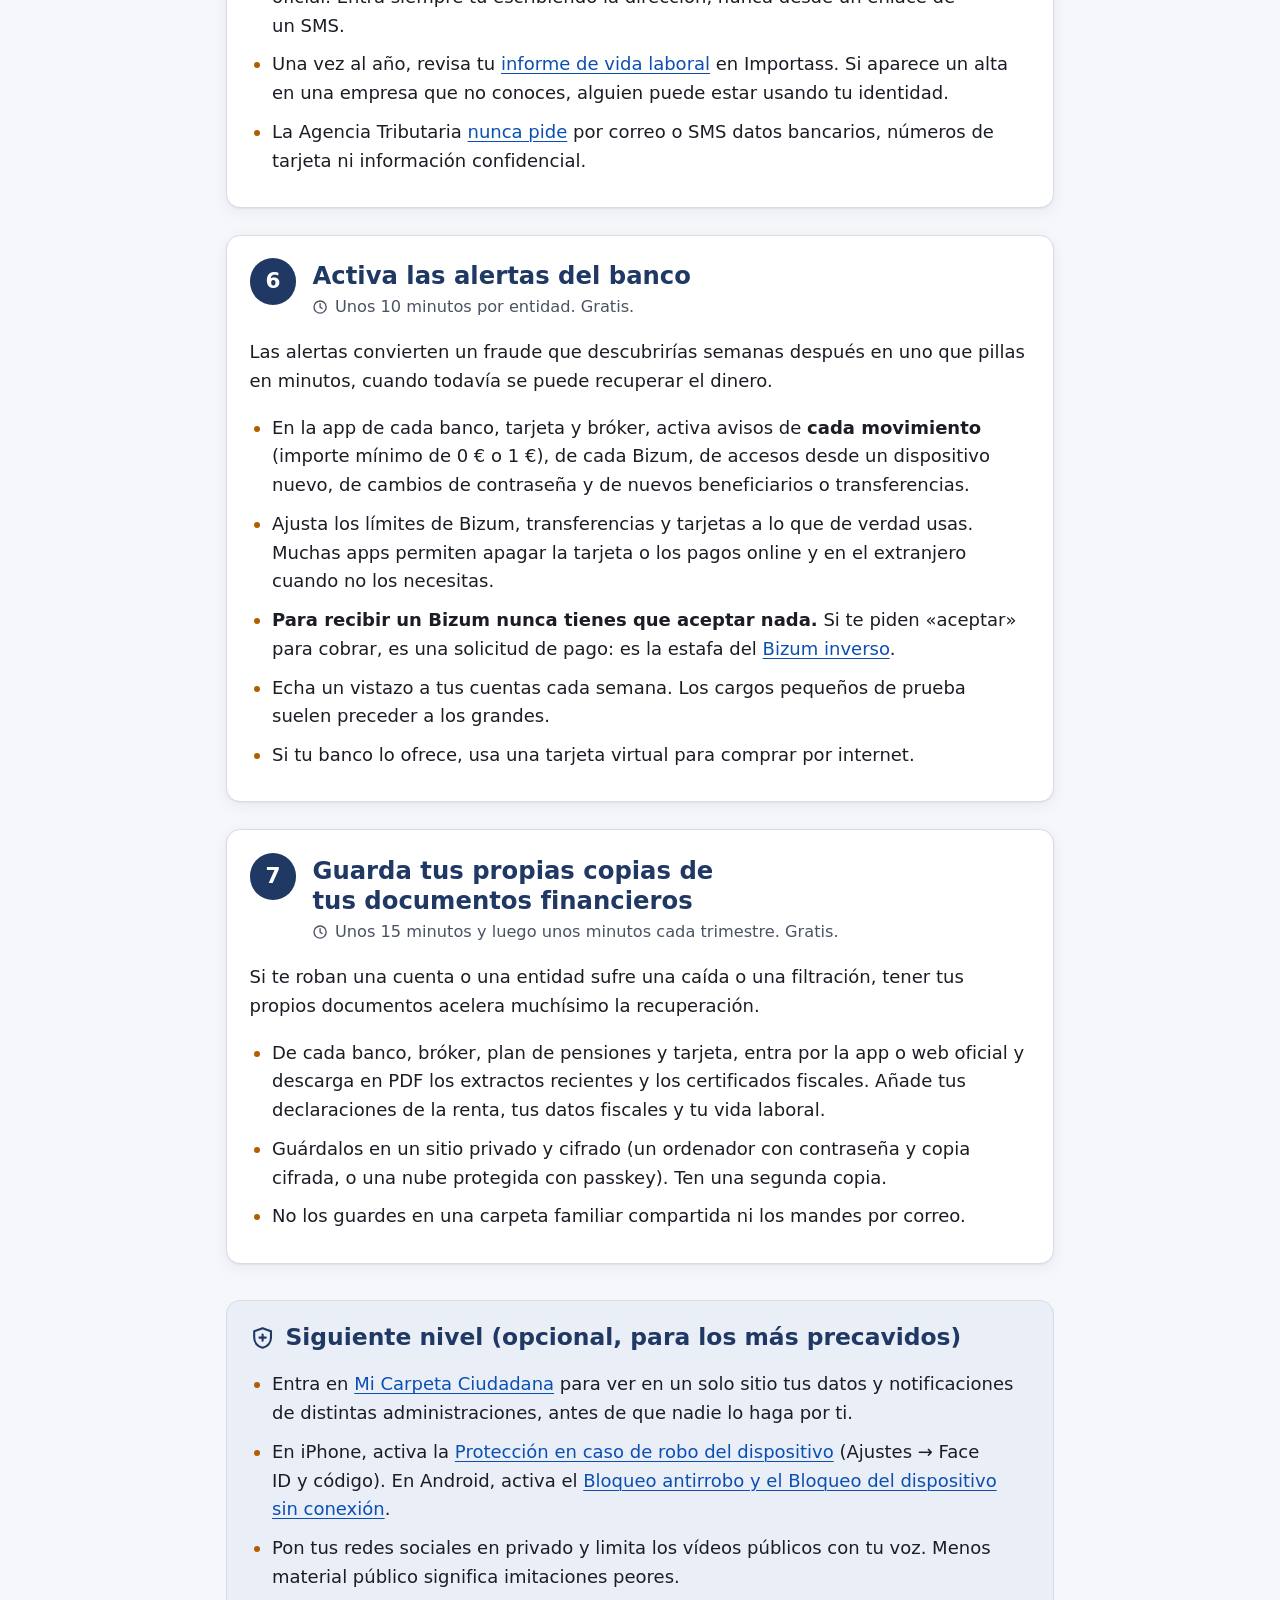
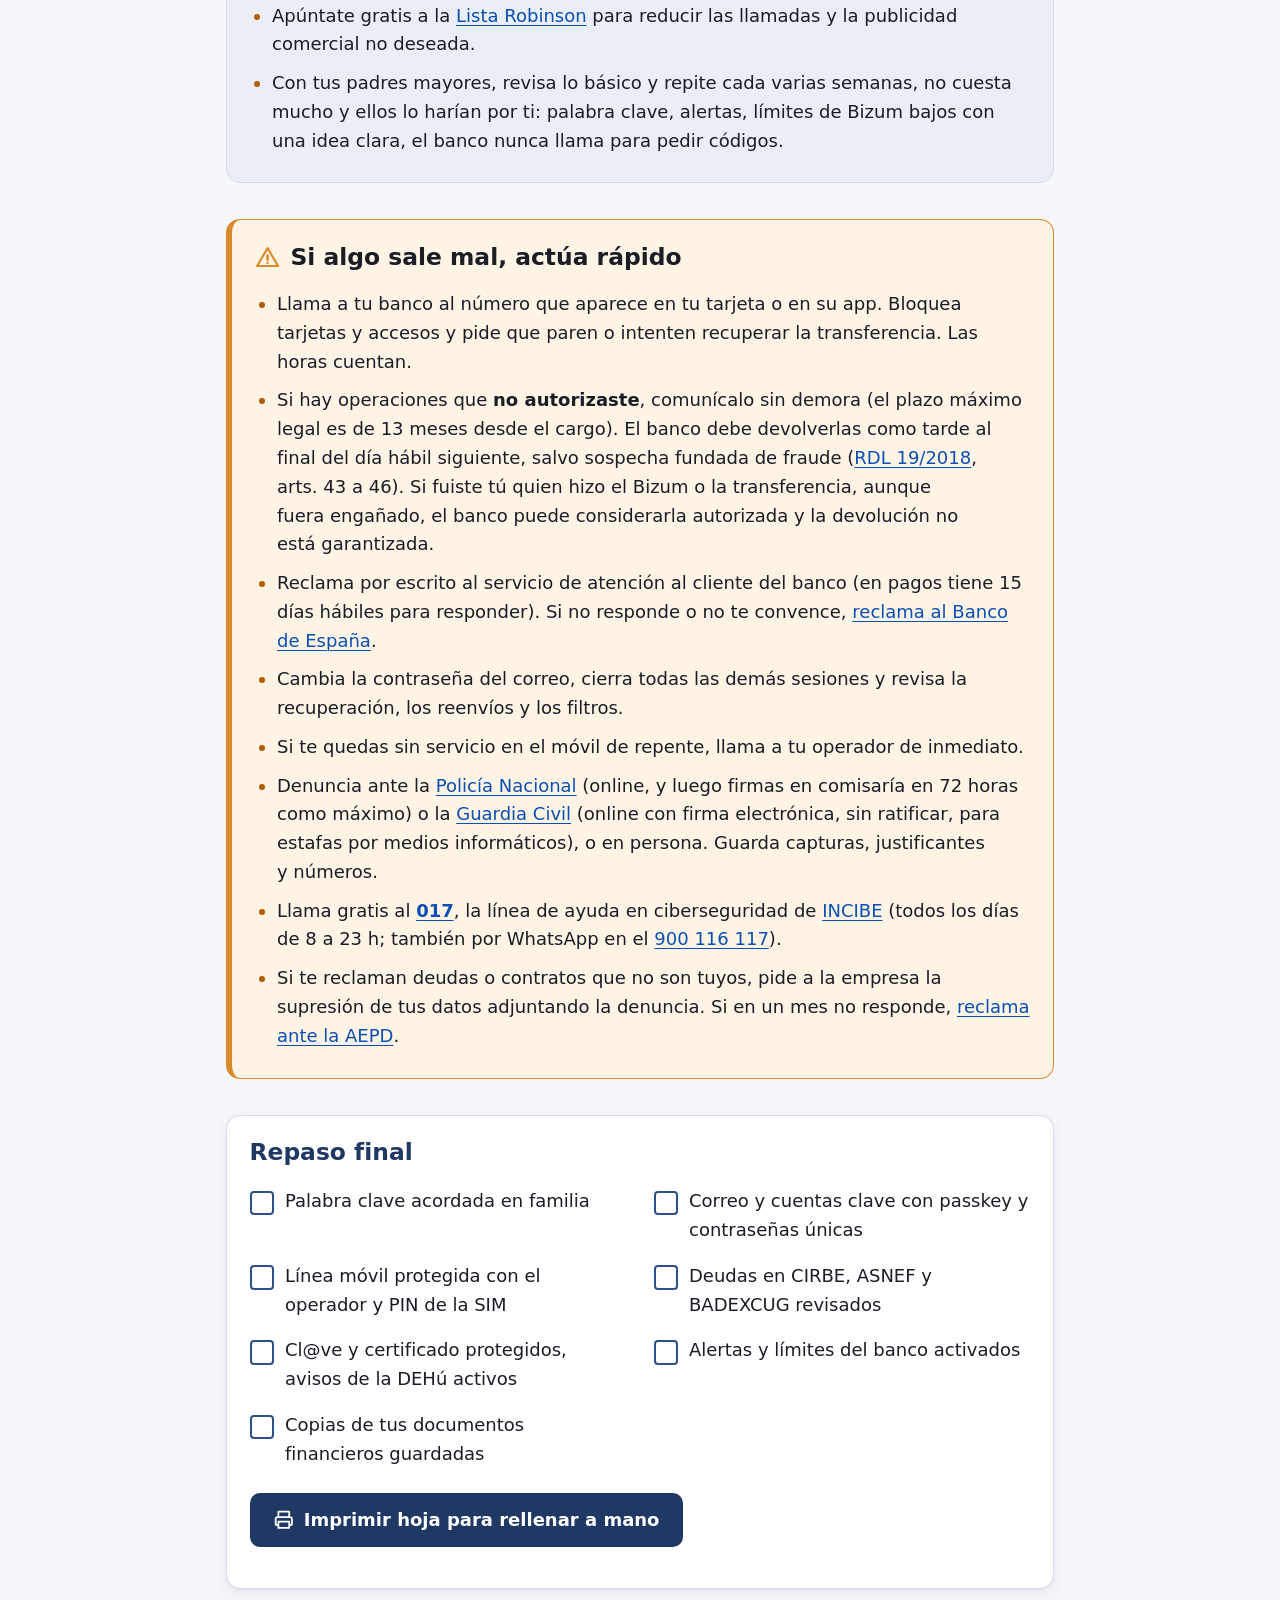
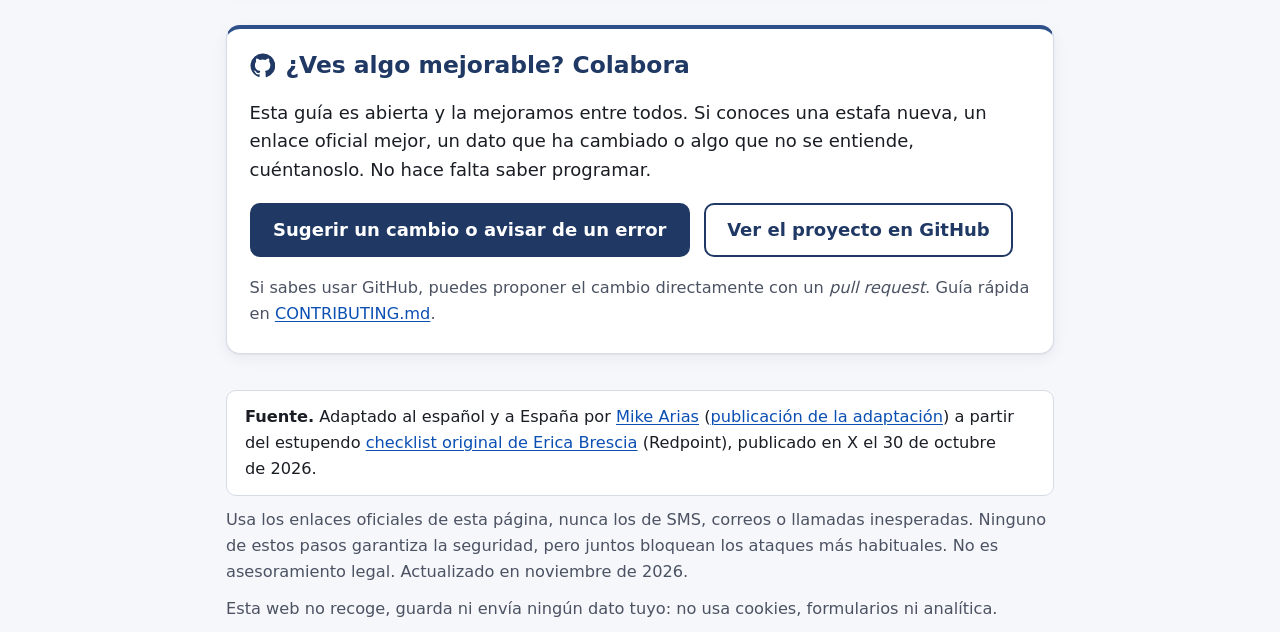
==== commit 0b5af37e: "Créditos a Erica Brescia y Mike Arias al inicio de la página Co-Authored-By: Claude Opus 5.5 <norepl" ====
--- a/index.html
+++ b/index.html
@@ -36,6 +36,7 @@
     </p>
     <h1>Checklist antifraude y de protección de identidad</h1>
     <p class="lead">Una tarde de trabajo no es mucho tiempo, para ponérselo mucho más difícil a los estafadores. Incluye siete pasos básicos, un nivel extra opcional y qué hacer si algo sale mal.</p>
+    <p class="credits">Basado en el <a href="https://x.com/ericabrescia/status/2116296188962144459">checklist original de Erica Brescia</a> y adaptado a España por <a href="https://x.com/mike_arias/status/2122958905756004706">Mike Arias</a> (<a href="https://x.com/mike_arias/">@mike_arias</a>).</p>
     <ul class="chips" aria-label="Resumen">
       <li>7 pasos</li>
       <li>Unas 2 horas en total</li>
@@ -249,7 +250,7 @@
 </main>
 
 <footer class="wrap" id="fuentes">
-  <p class="source"><strong>Fuente.</strong> Adaptado al español y a España a partir del estupendo checklist original de Erica Brescia (Redpoint), publicado en X el 30 de octubre de 2026. <a href="https://x.com/mike_arias/status/2122958905756004706">Ver la publicación de la adaptación en X</a>.</p>
+  <p class="source"><strong>Fuente.</strong> Adaptado al español y a España por <a href="https://x.com/mike_arias/">Mike Arias</a> (<a href="https://x.com/mike_arias/status/2122958905756004706">publicación de la adaptación</a>) a partir del estupendo <a href="https://x.com/ericabrescia/status/2116296188962144459">checklist original de Erica Brescia</a> (Redpoint), publicado en X el 30 de octubre de 2026.</p>
   <p>Usa los enlaces oficiales de esta página, nunca los de SMS, correos o llamadas inesperadas. Ninguno de estos pasos garantiza la seguridad, pero juntos bloquean los ataques más habituales. No es asesoramiento legal. Actualizado en noviembre de 2026.</p>
   <p>Esta web no recoge, guarda ni envía ningún dato tuyo: no usa cookies, formularios ni analítica.</p>
 </footer>
--- a/styles.css
+++ b/styles.css
@@ -79,6 +79,8 @@
 .hero h1 { color: #fff; font-size: clamp(1.75rem, 5.5vw, 2.5rem); margin: .75rem 0 .75rem; }
 .hero .lead { color: #dfe6f5; font-size: 1.15rem; margin: 0 0 1.25rem; max-width: 38rem; }
 .hero a { color: #fff; }
+.credits { color: #dfe6f5; font-size: .95rem; margin: 0 0 1.25rem; }
+.credits a { color: #fff; font-weight: 600; }
 .brand { display: flex; align-items: center; gap: .6rem; font-weight: 650; letter-spacing: .02em; color: #dfe6f5; font-size: .9rem; text-transform: uppercase; }
 .brand svg { width: 2rem; height: 2rem; flex: none; }
 .chips { display: flex; flex-wrap: wrap; gap: .5rem; margin: 0 0 1.5rem; padding: 0; list-style: none; }
@@ -174,7 +176,7 @@
   body { background: #fff; }
   .no-print, .skip, .toc { display: none !important; }
   .hero { background: none; color: #000; padding: 0 0 .5rem; border-bottom: 2px solid #000; }
-  .hero h1, .hero .lead, .brand { color: #000; }
+  .hero h1, .hero .lead, .brand, .credits, .credits a { color: #000; }
   .wrap { max-width: none; padding: 0; }
   .step, .review, .box, footer .source { box-shadow: none; border: 1px solid #999; padding: .6rem .9rem .2rem; margin: .8rem 0; }
   .step { break-inside: avoid-page; }
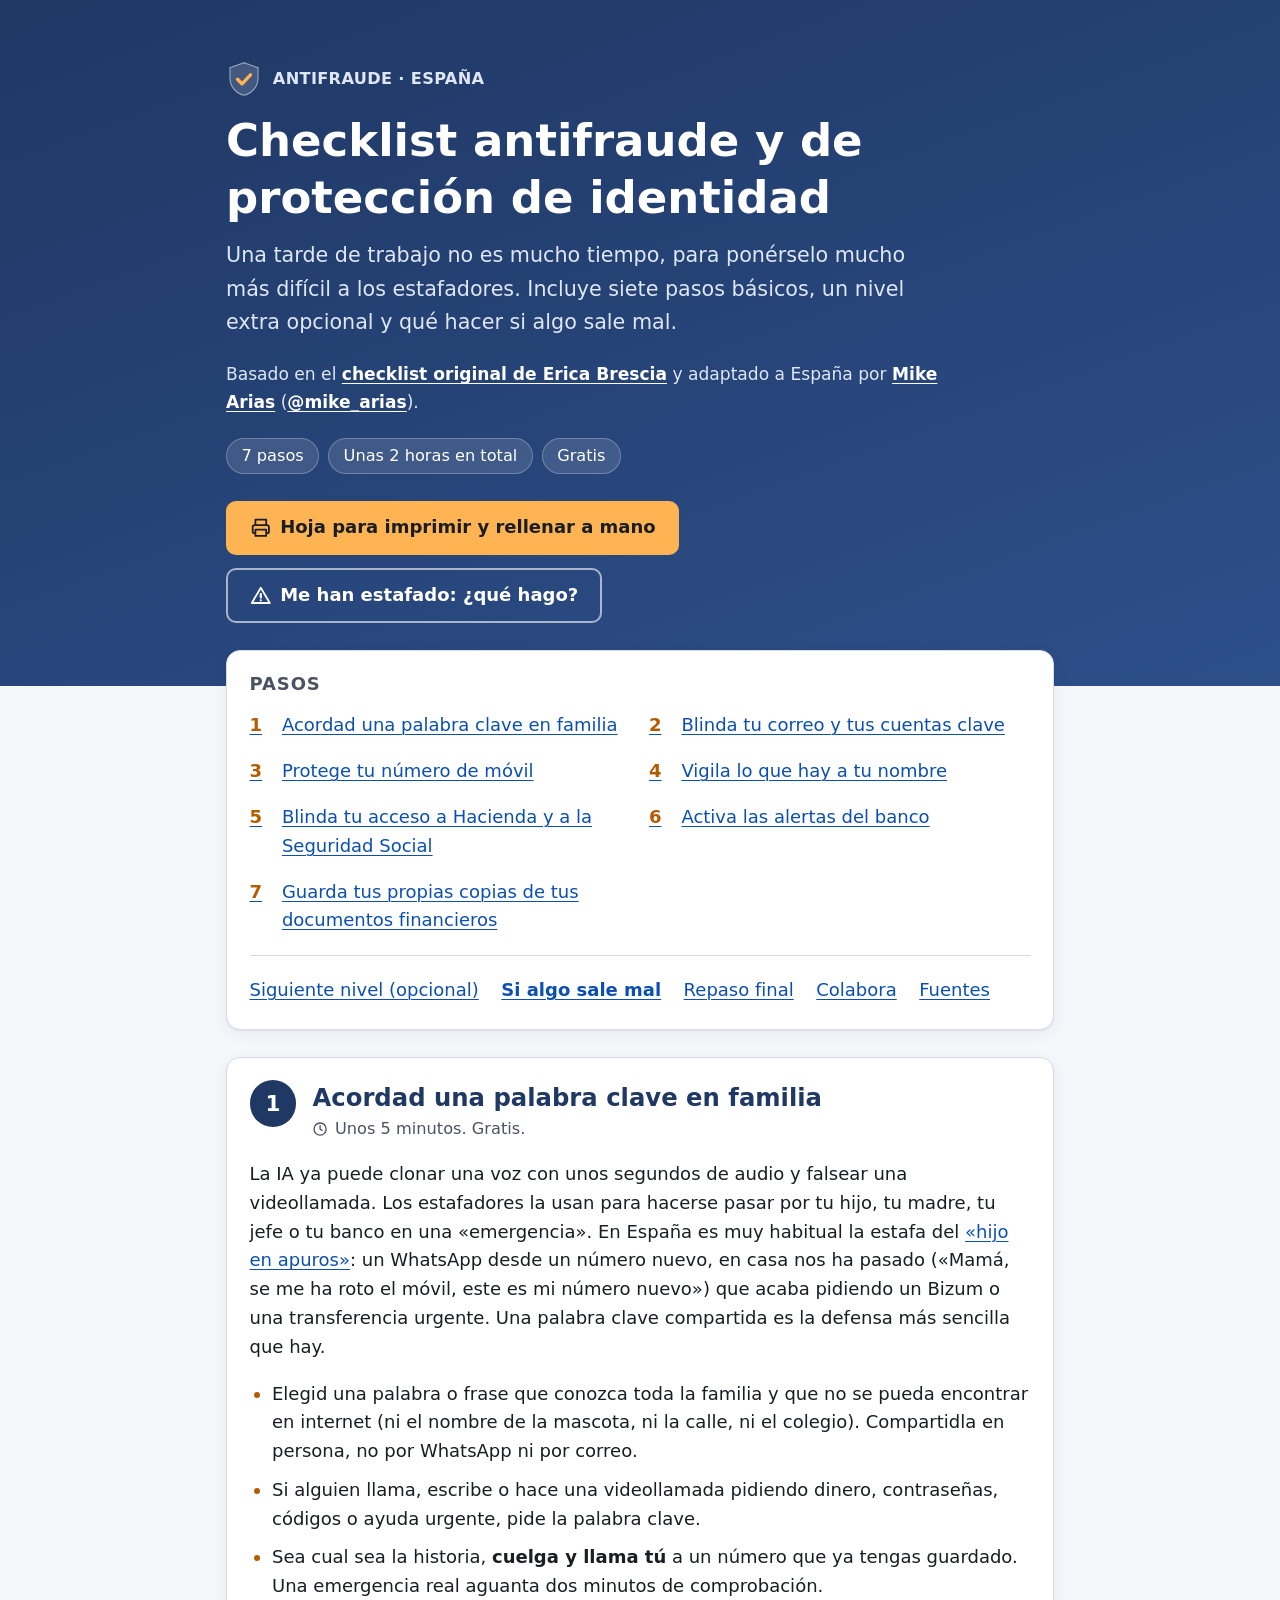
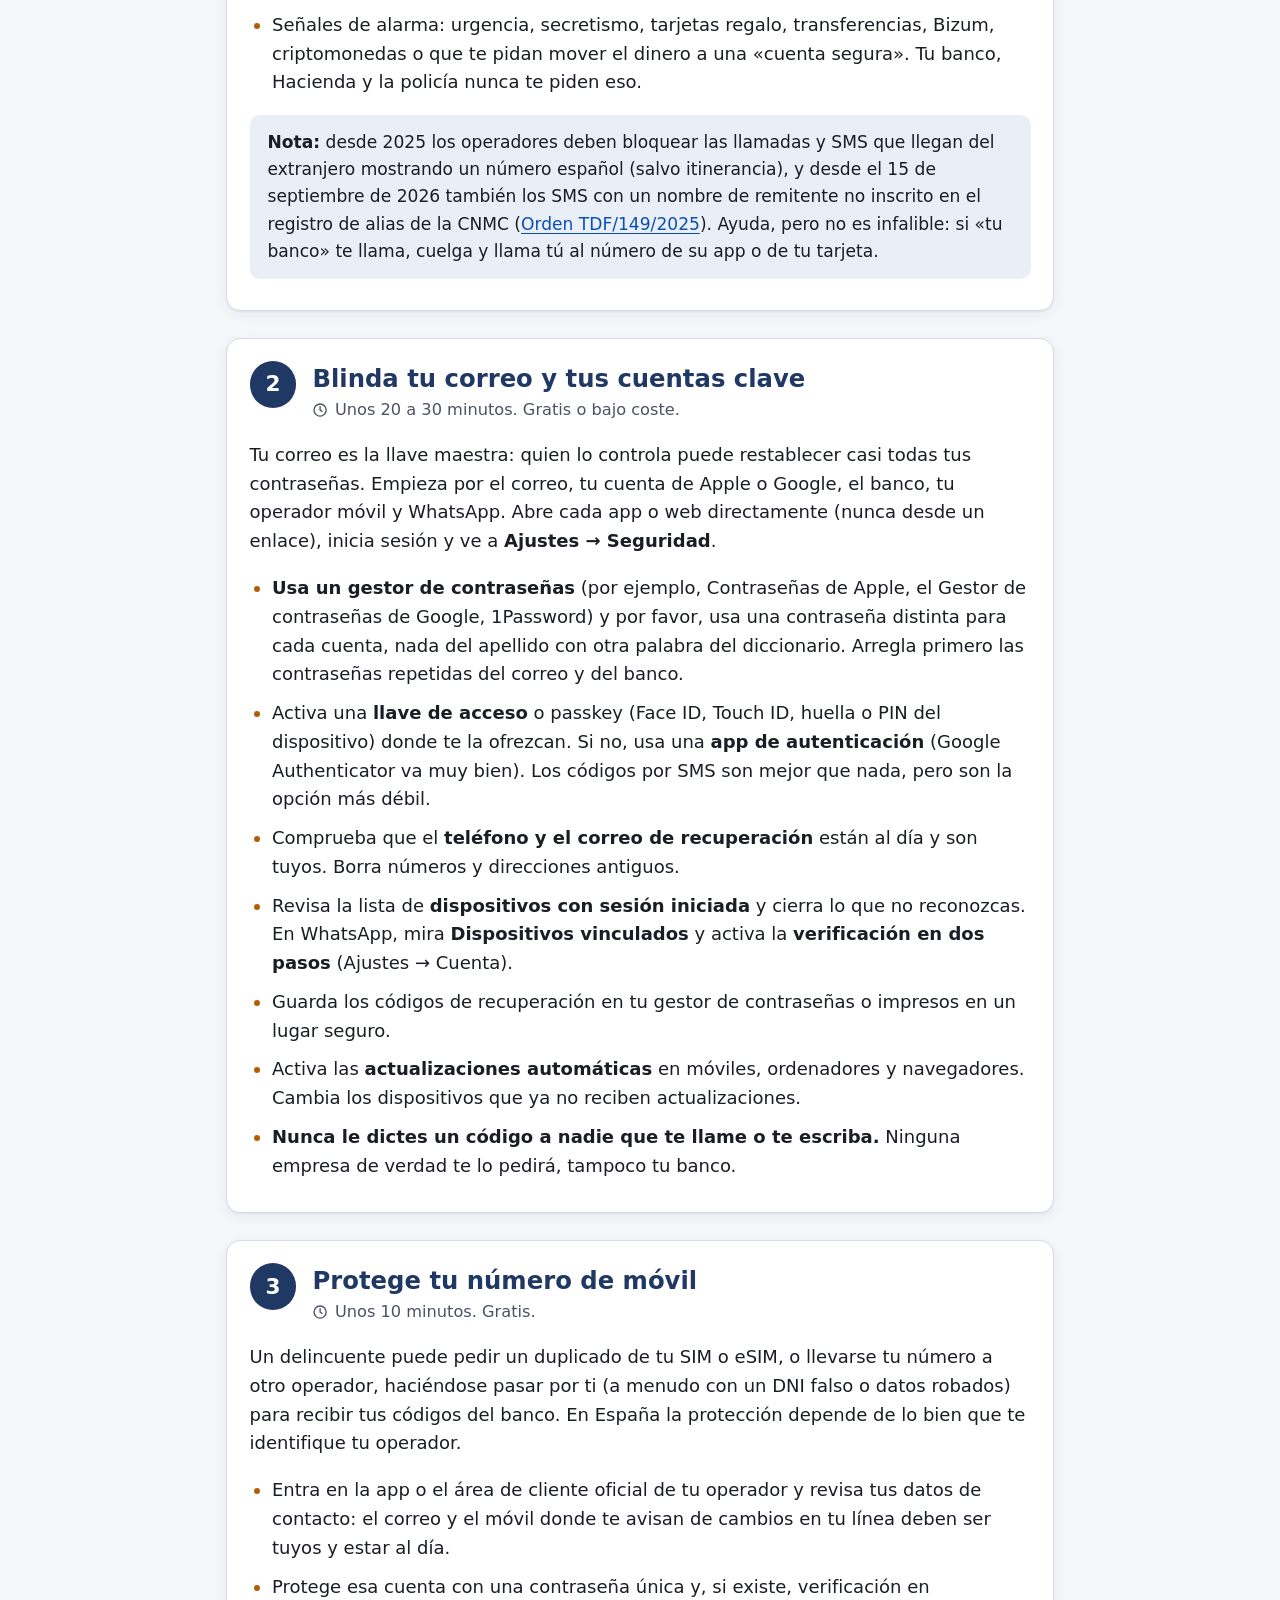
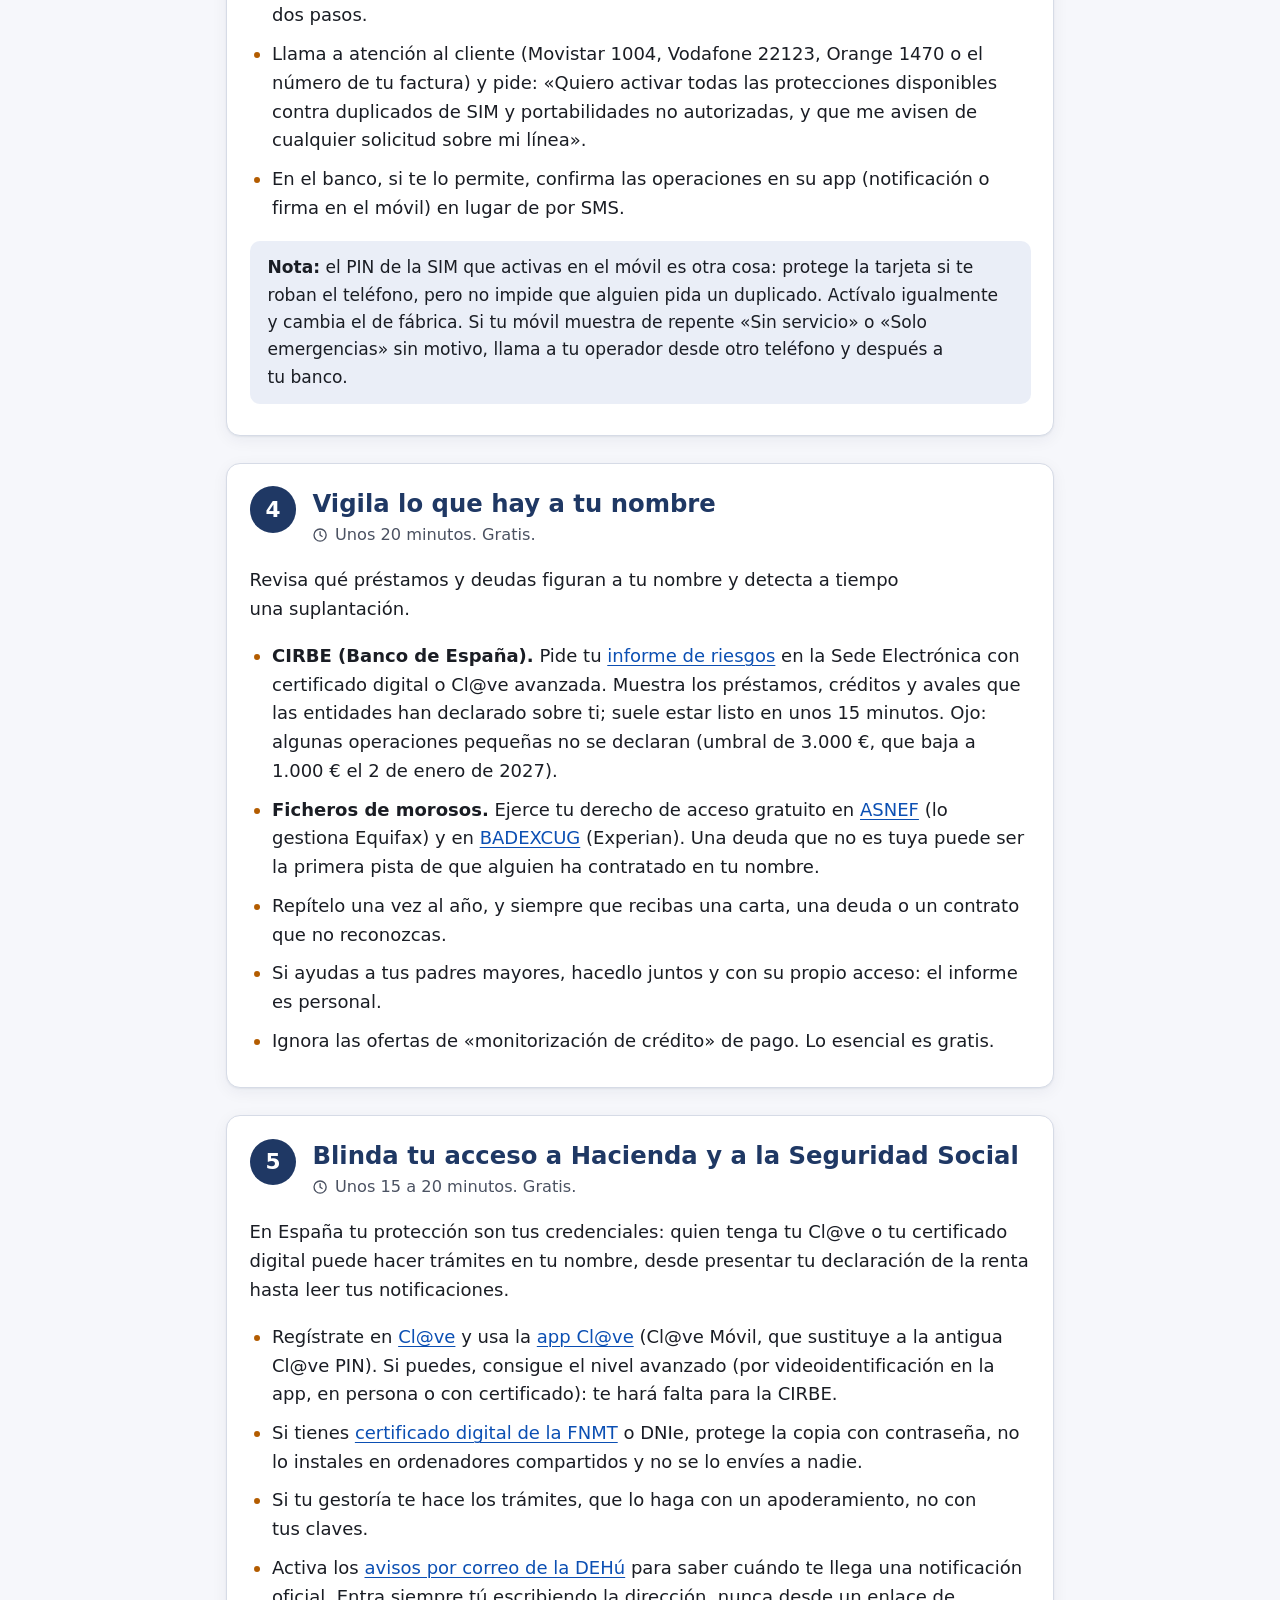
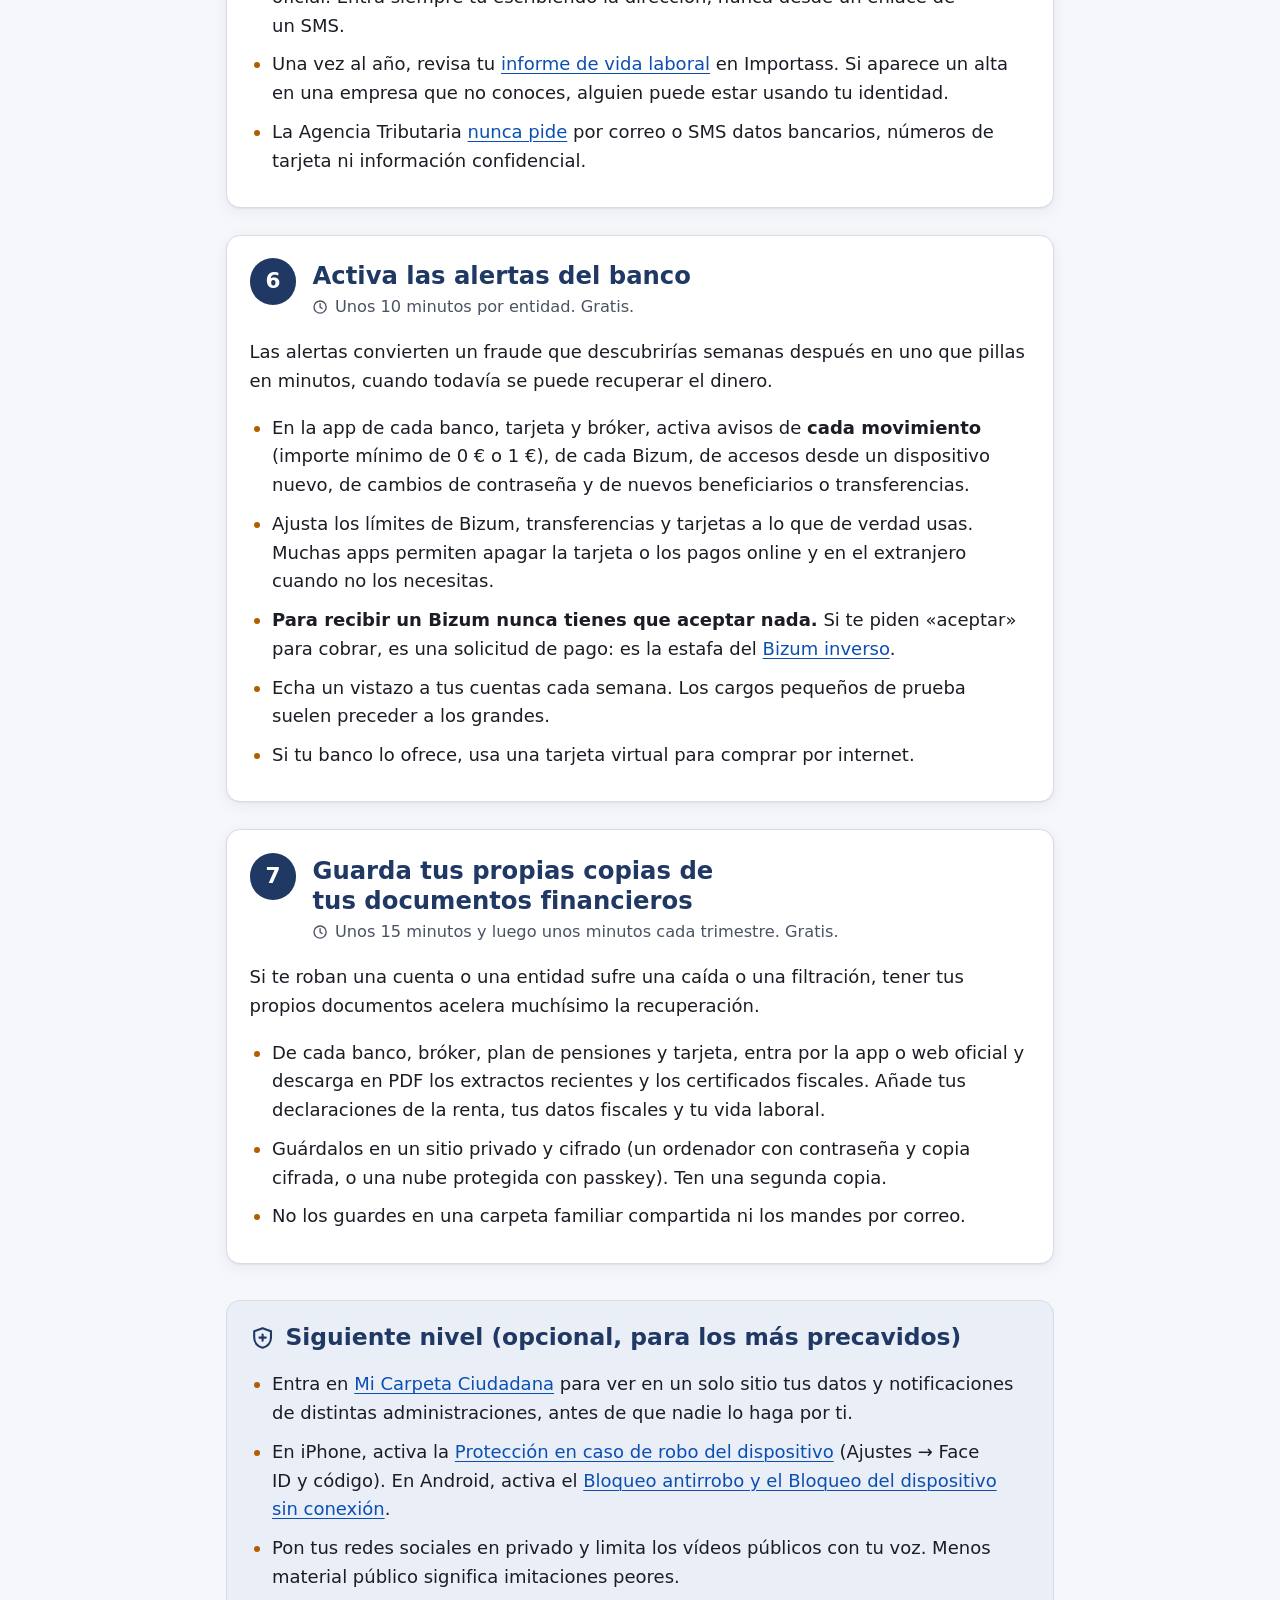
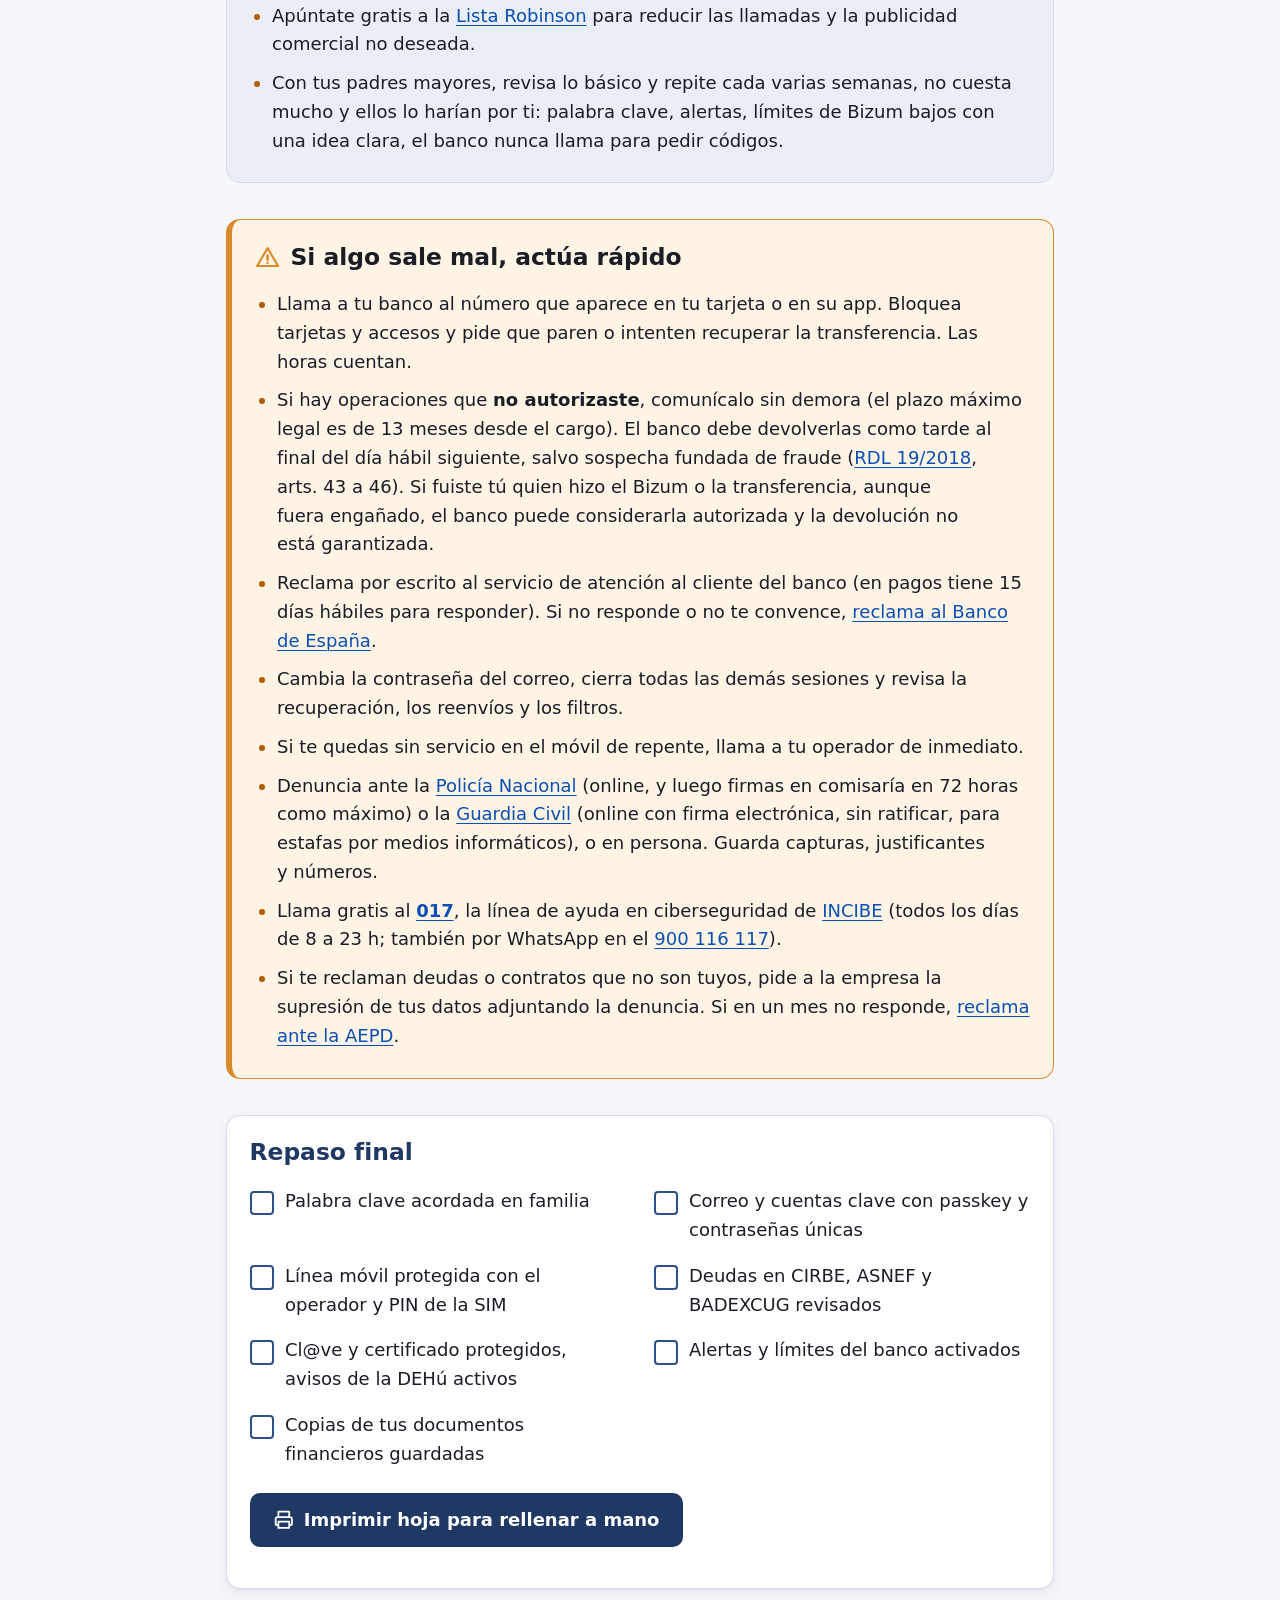
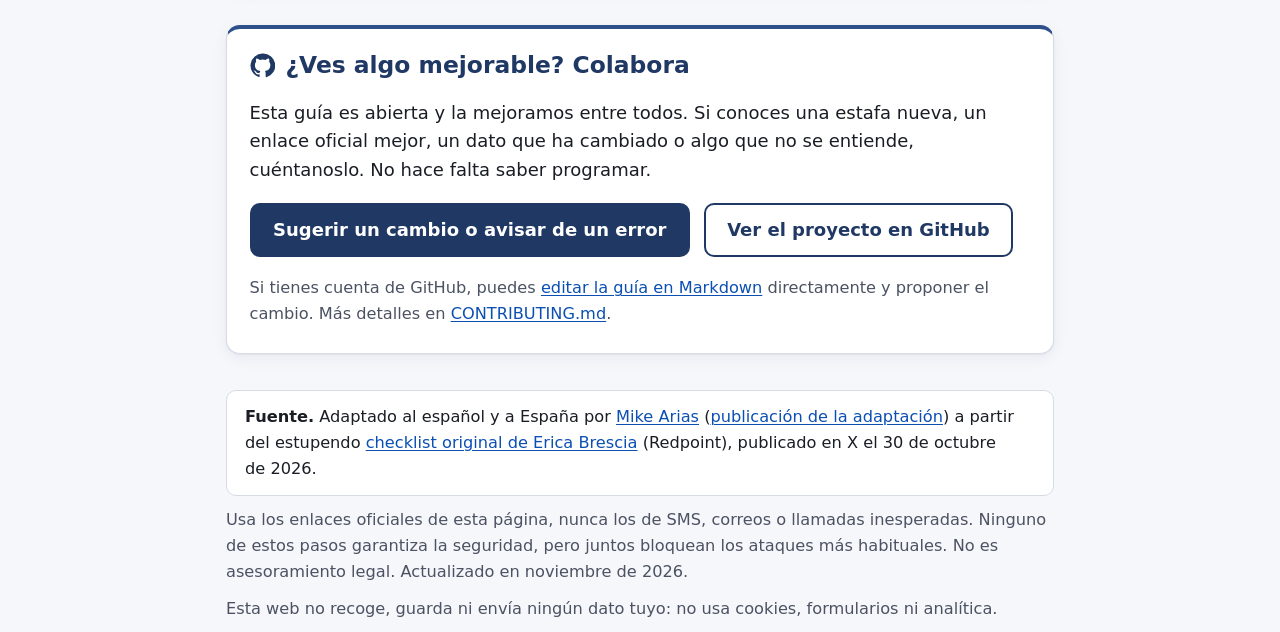
==== commit 3a4def25: "Añade la guía completa en Markdown (guia.md) para colaborar Co-Authored-By: Claude Opus 5.5 <noreply" ====
--- a/index.html
+++ b/index.html
@@ -12,10 +12,10 @@
 <meta property="og:locale" content="es_ES">
 <meta property="og:title" content="Checklist antifraude y protección de identidad (España)">
 <meta property="og:description" content="Una tarde para ponérselo mucho más difícil a los estafadores: 7 pasos, nivel extra y qué hacer si algo sale mal.">
-<link rel="icon" href="favicon.svg" type="image/svg+xml">
+<link rel="icon" href="favicon.svg?v=4" type="image/svg+xml">
 <link rel="icon" href="favicon-32.png" type="image/png" sizes="32x32">
 <link rel="apple-touch-icon" href="apple-touch-icon.png">
-<link rel="stylesheet" href="styles.css">
+<link rel="stylesheet" href="styles.css?v=4">
 </head>
 <body>
 <a class="skip" href="#contenido">Saltar al contenido</a>
@@ -244,7 +244,7 @@
     <a class="btn solid" href="https://github.com/jamm87/antifraude/issues/new">Sugerir un cambio o avisar de un error</a>
     <a class="btn outline" href="https://github.com/jamm87/antifraude">Ver el proyecto en GitHub</a>
   </div>
-  <p class="small-muted">Si sabes usar GitHub, puedes proponer el cambio directamente con un <em>pull request</em>. Guía rápida en <a href="https://github.com/jamm87/antifraude/blob/HEAD/CONTRIBUTING.md">CONTRIBUTING.md</a>.</p>
+  <p class="small-muted">Si tienes cuenta de GitHub, puedes <a href="https://github.com/jamm87/antifraude/blob/HEAD/guia.md">editar la guía en Markdown</a> directamente y proponer el cambio. Más detalles en <a href="https://github.com/jamm87/antifraude/blob/HEAD/CONTRIBUTING.md">CONTRIBUTING.md</a>.</p>
 </section>
 
 </main>
--- a/styles.css
+++ b/styles.css
@@ -106,9 +106,9 @@
   border: 1px solid var(--line); padding: 1.25rem 1.25rem 1rem; margin-top: -2rem; position: relative;
 }
 .toc h2 { font-size: 1rem; margin: 0 0 .5rem; text-transform: uppercase; letter-spacing: .05em; color: var(--muted); }
-.toc ol { list-style: none; margin: 0; padding: 0; display: grid; grid-template-columns: repeat(auto-fill, minmax(16rem, 1fr)); gap: .25rem 1rem; }
+.toc ol { list-style: none; margin: 0; padding: 0; display: grid; grid-template-columns: repeat(auto-fill, minmax(min(16rem, 100%), 1fr)); gap: .25rem 1rem; }
 .toc li { margin: 0; }
-.toc a { display: flex; gap: .6rem; align-items: baseline; padding: .35rem 0; }
+.toc a { display: flex; overflow-wrap: anywhere; gap: .6rem; align-items: baseline; padding: .35rem 0; }
 .toc .n { font-weight: 700; color: var(--accent); min-width: 1.2rem; }
 .toc .extra { margin-top: .75rem; padding-top: .75rem; border-top: 1px solid var(--line); display: flex; flex-wrap: wrap; gap: .5rem 1.25rem; }
 
@@ -152,7 +152,7 @@
 /* ---------- Repaso ---------- */
 .review { background: var(--surface); border: 1px solid var(--line); border-radius: var(--radius); box-shadow: var(--shadow); padding: 1.25rem; margin: 2rem 0; }
 .review h2 { margin: 0 0 .75rem; font-size: 1.3rem; }
-.check { list-style: none; padding: 0; margin: 0 0 1rem; display: grid; grid-template-columns: repeat(auto-fill, minmax(16rem, 1fr)); gap: .25rem 1.5rem; }
+.check { list-style: none; padding: 0; margin: 0 0 1rem; display: grid; grid-template-columns: repeat(auto-fill, minmax(min(16rem, 100%), 1fr)); gap: .25rem 1.5rem; }
 .check li { display: flex; gap: .6rem; align-items: flex-start; margin: .35rem 0; }
 .check li::before {
   content: ""; flex: none; width: 1.15rem; height: 1.15rem; margin-top: .2rem;
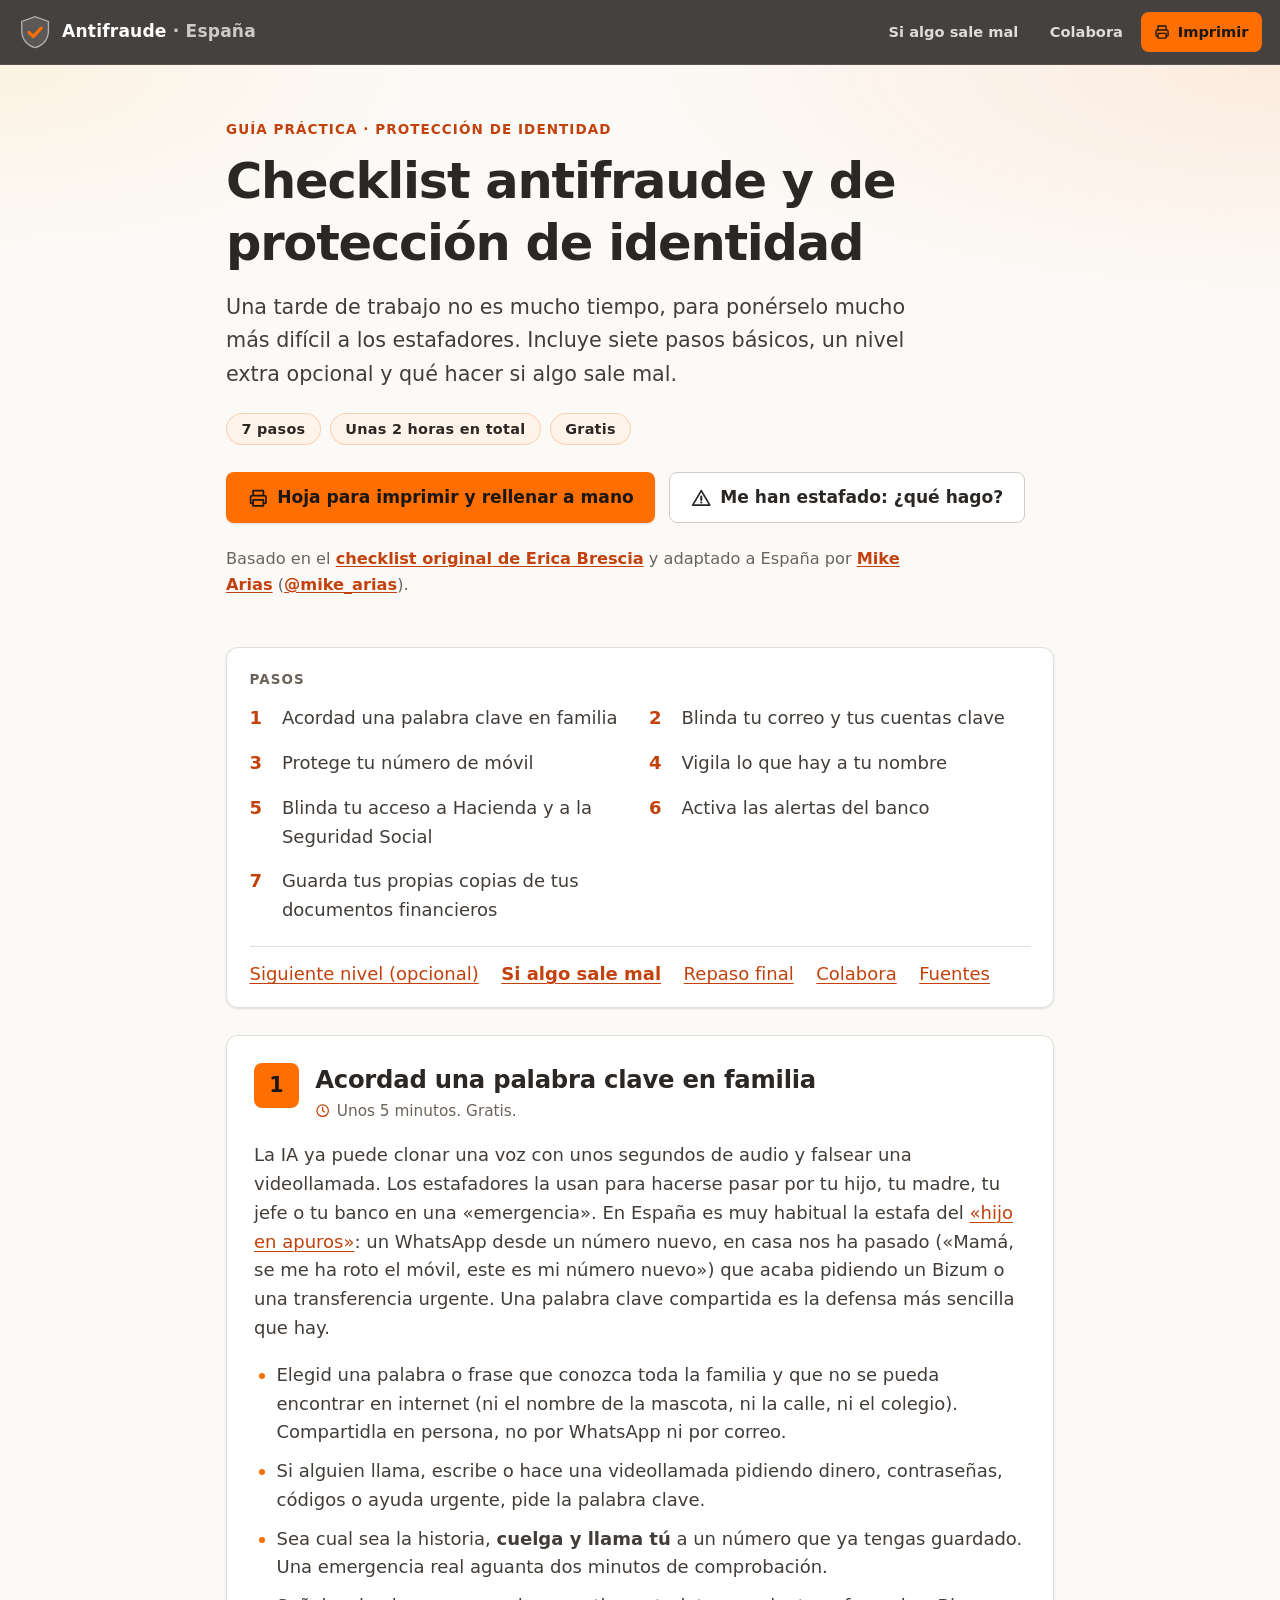
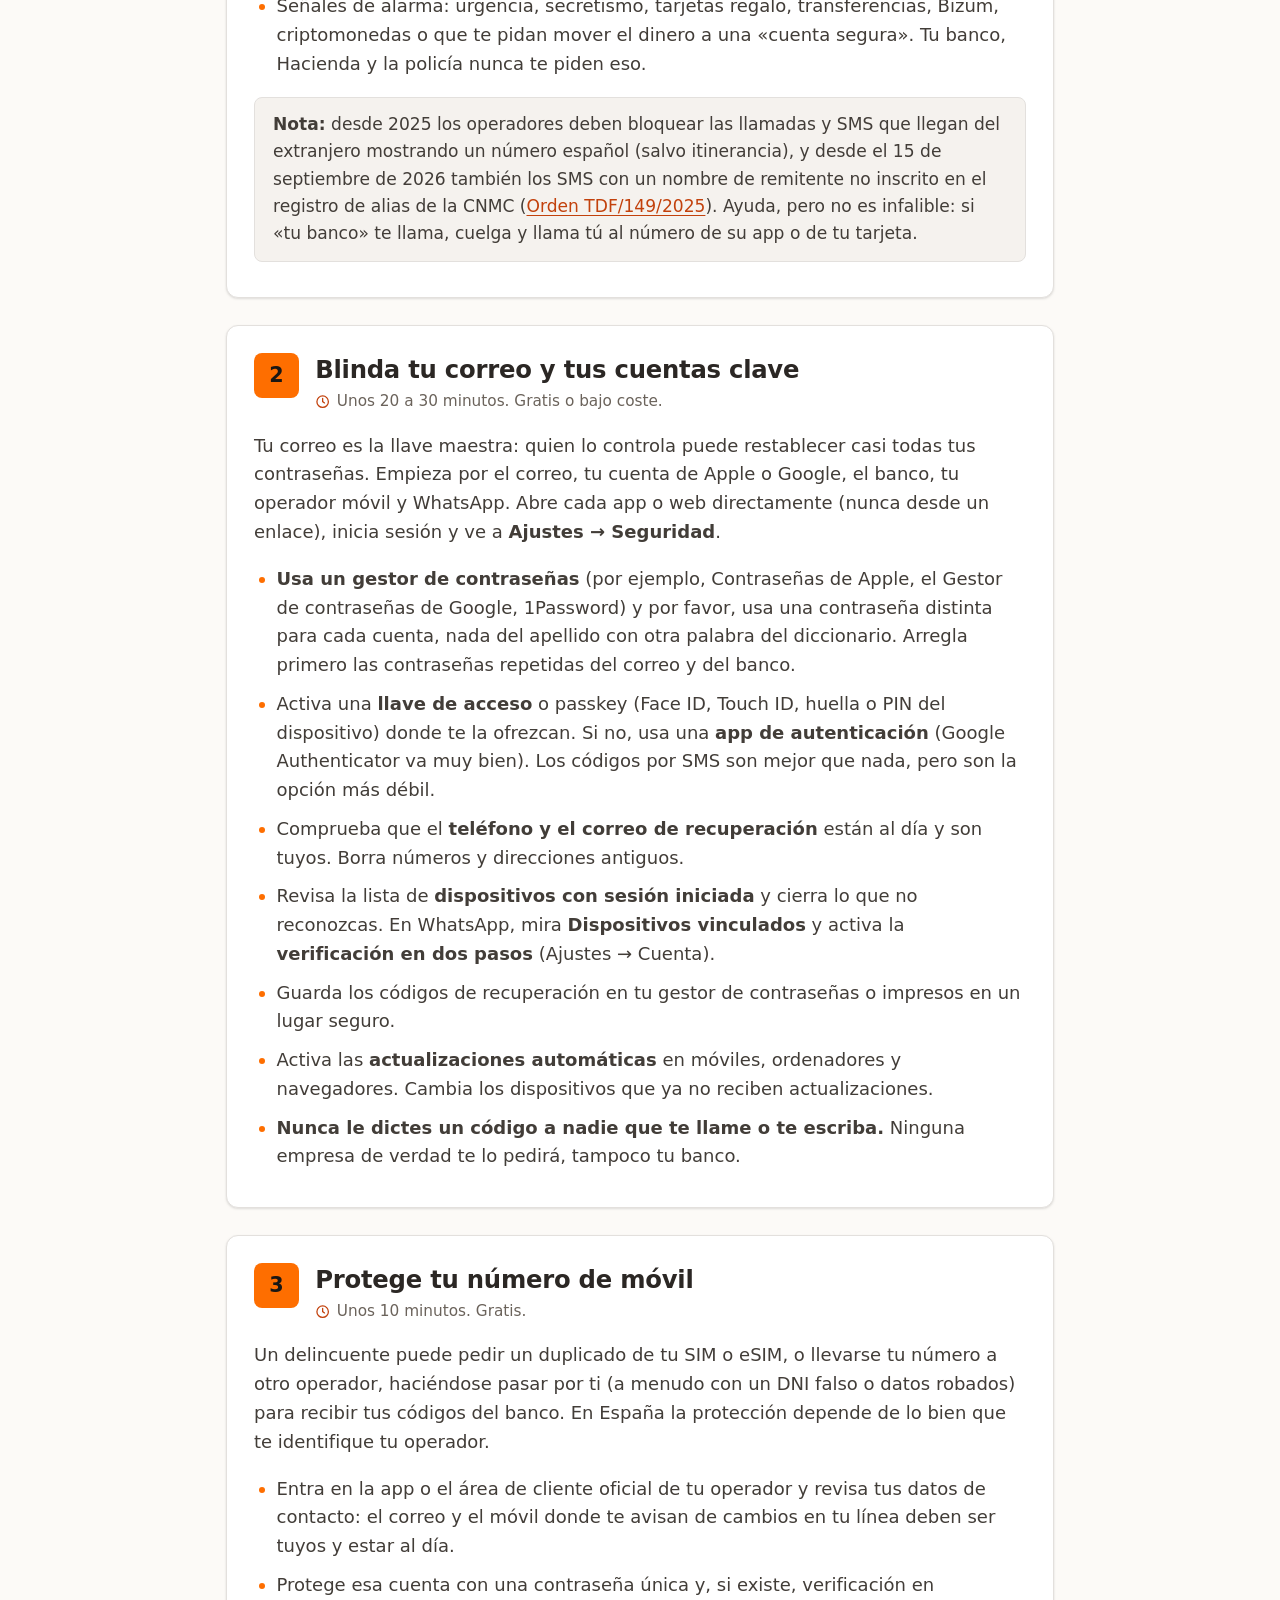
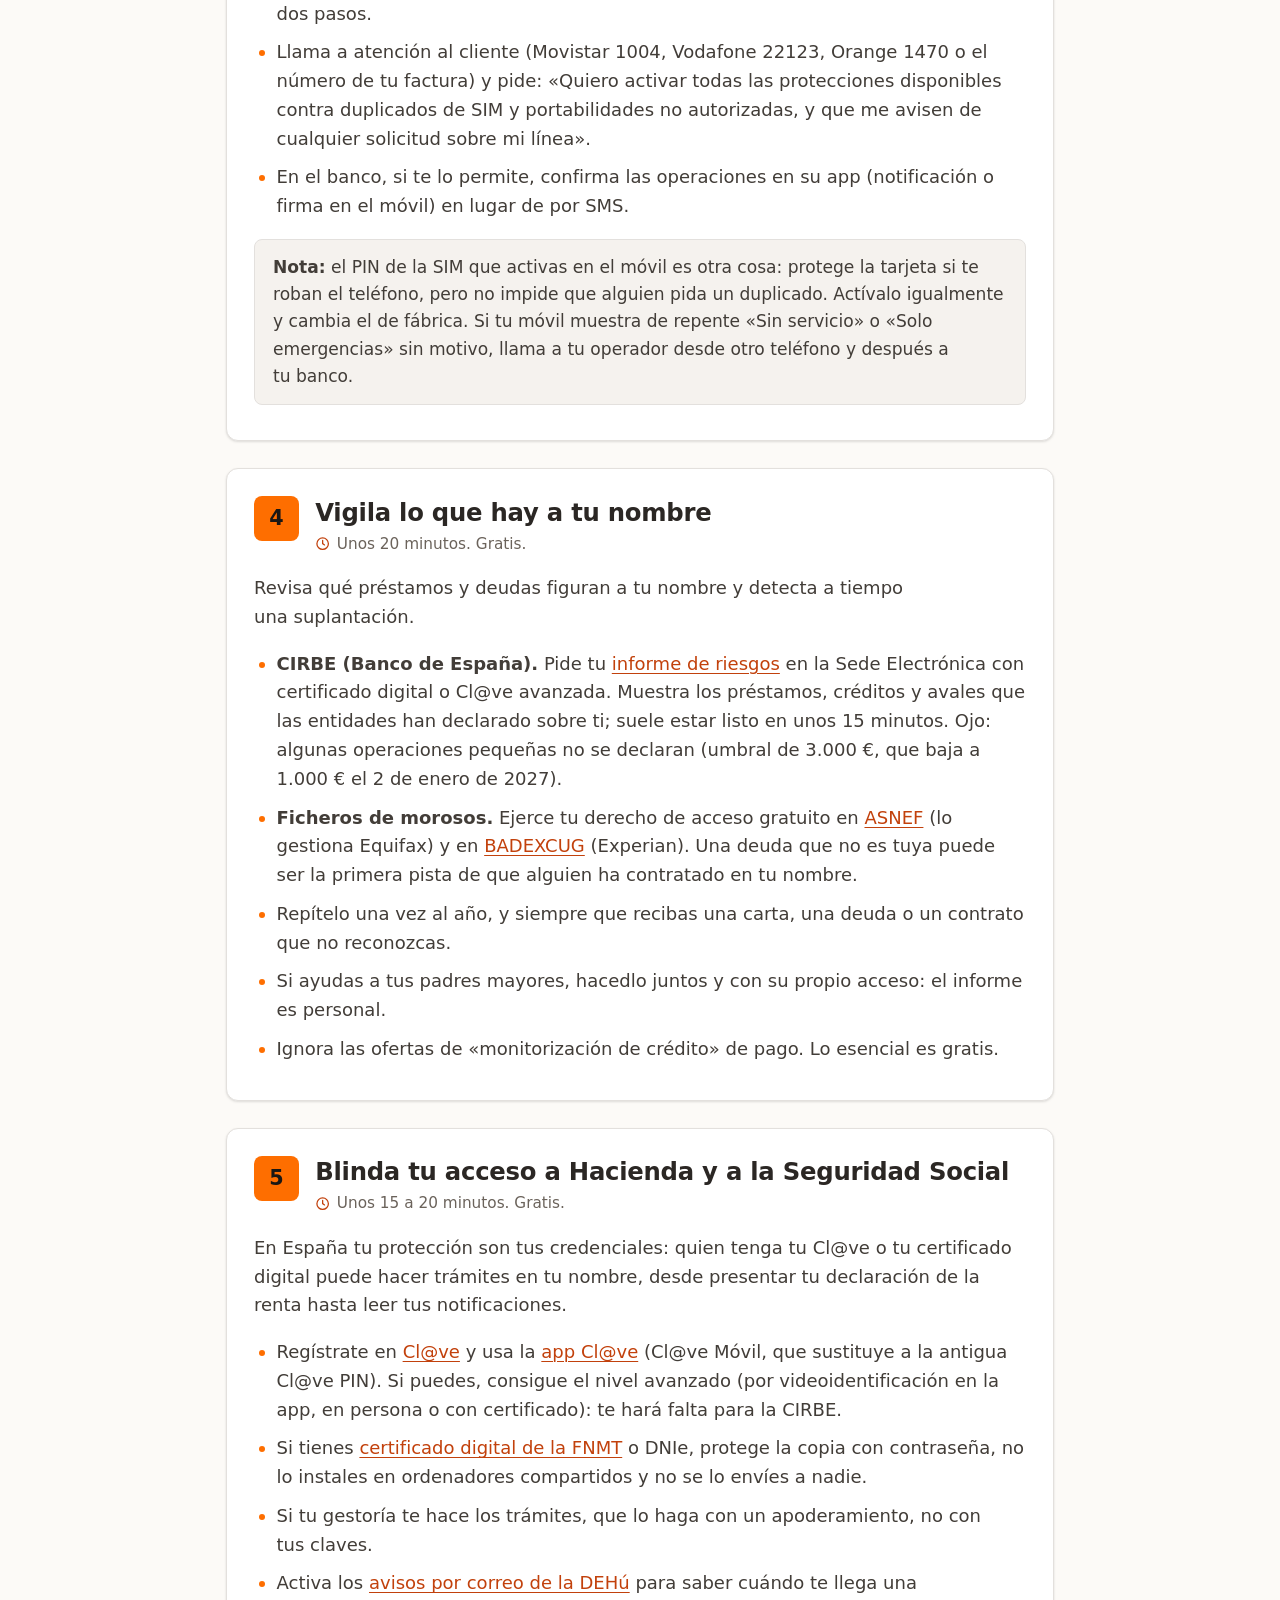
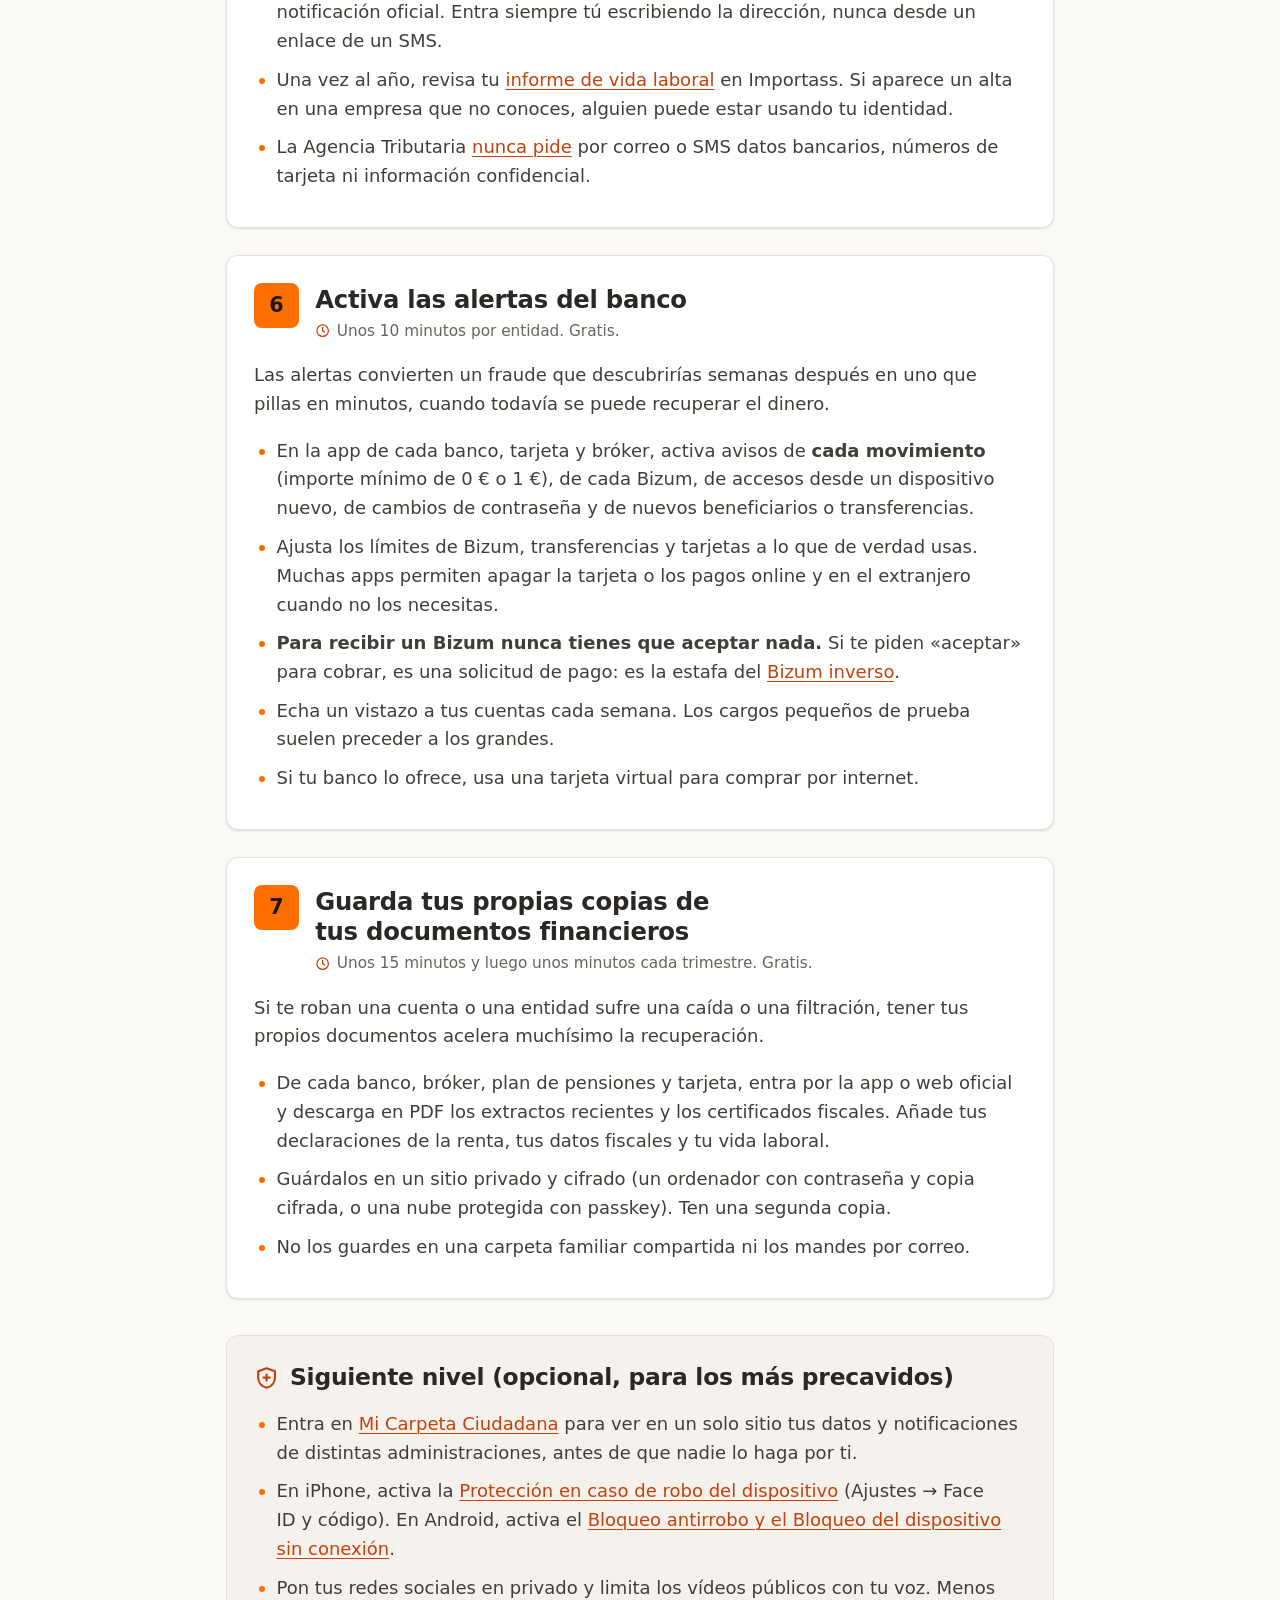
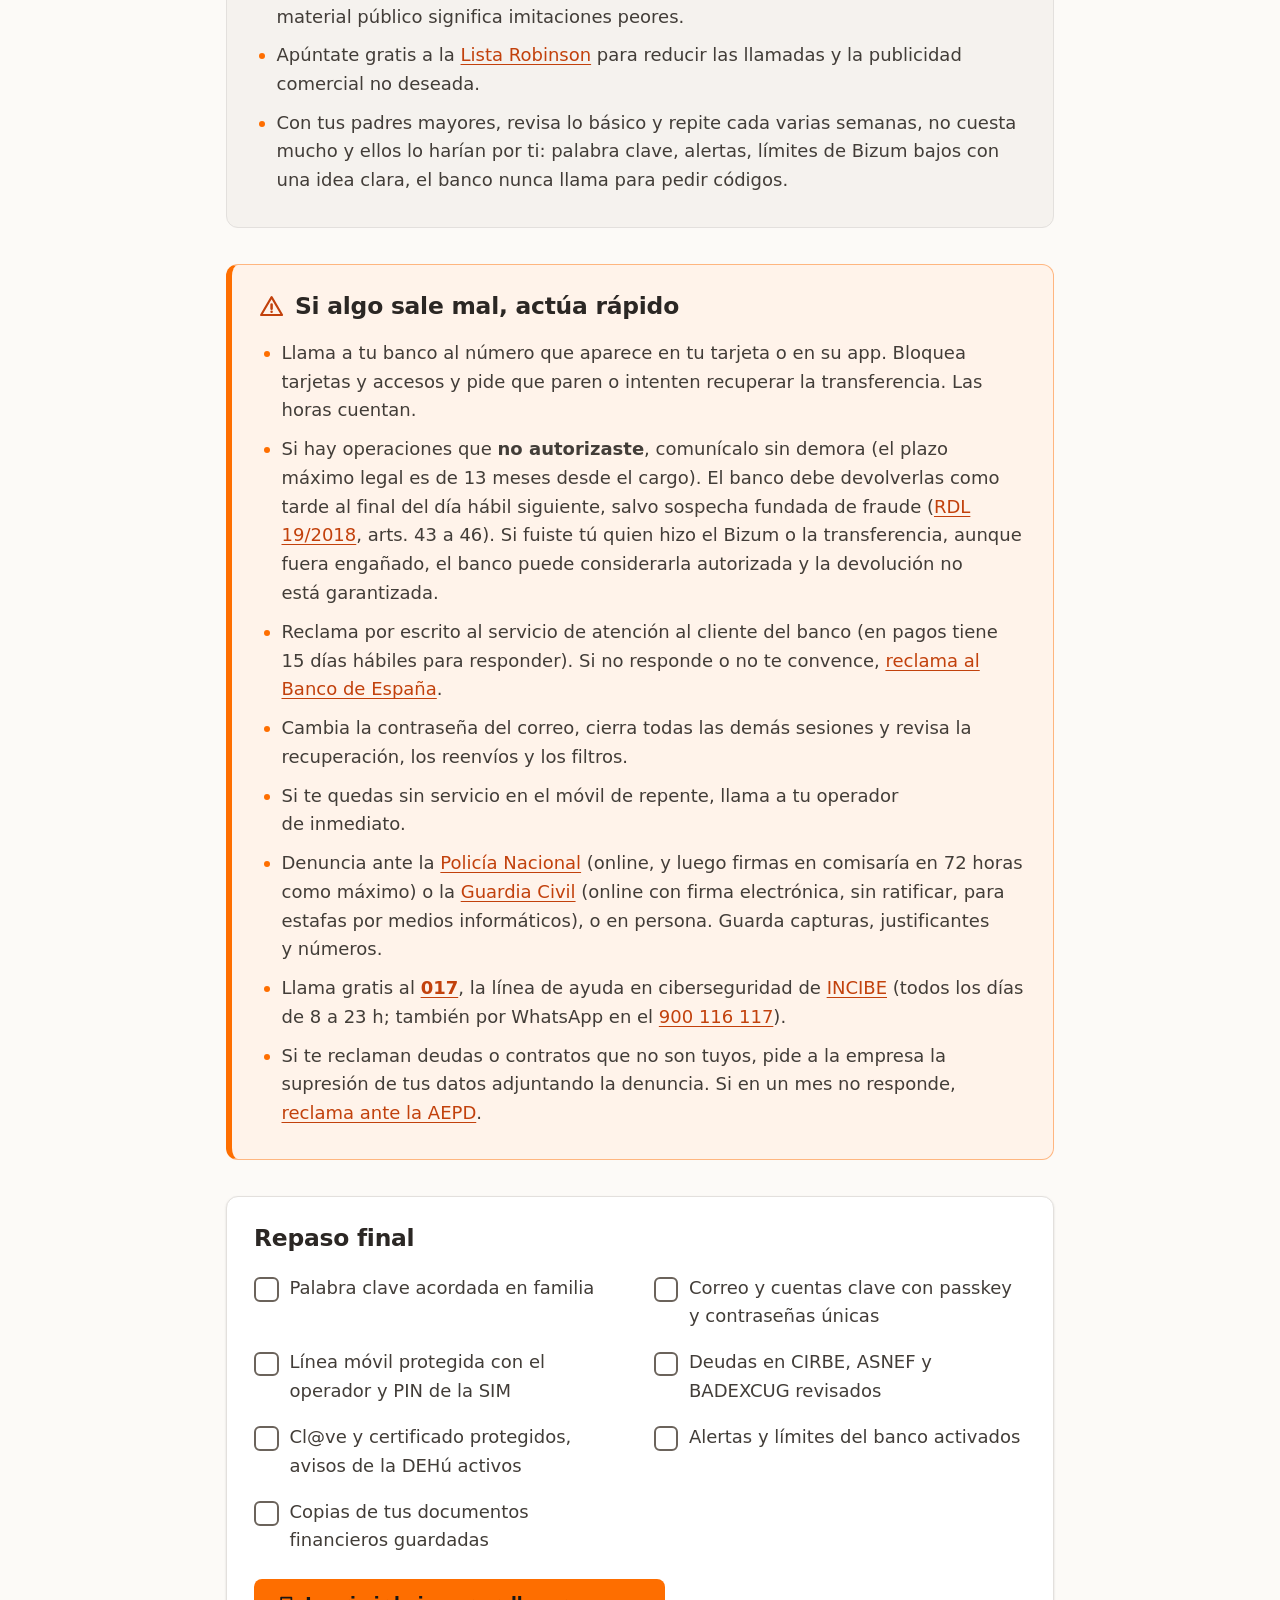
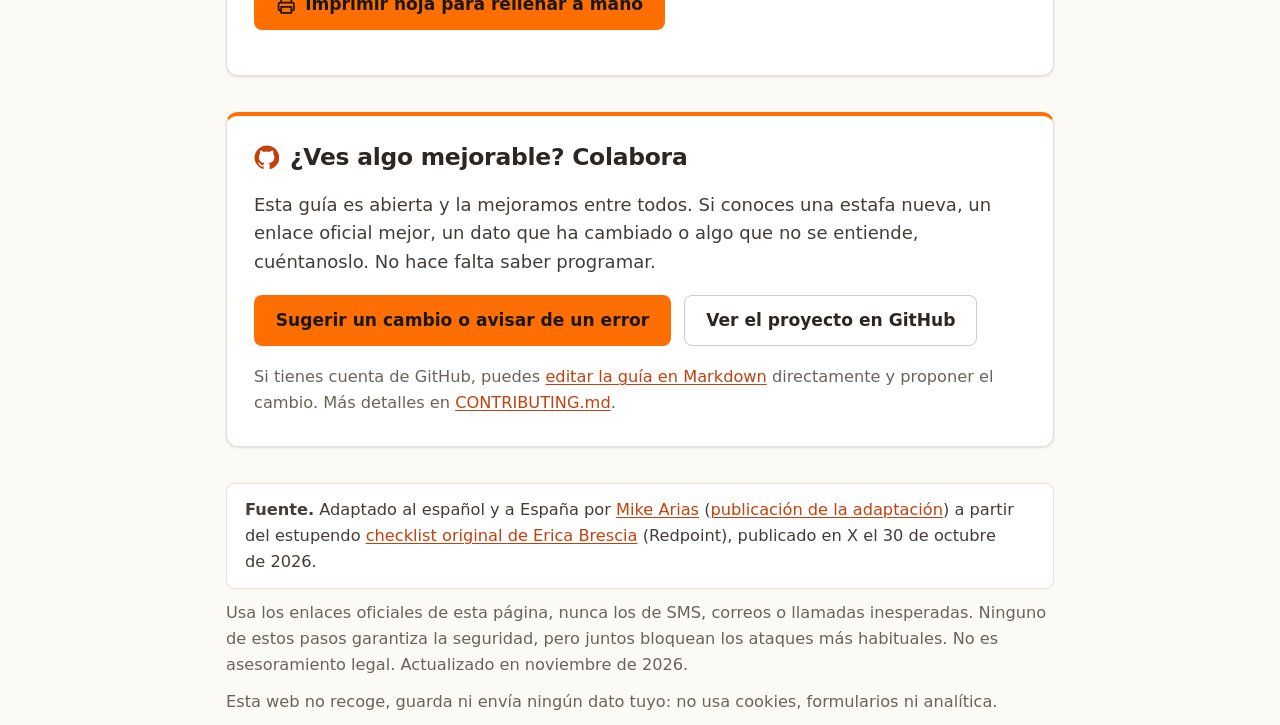
==== commit 1916f7ff: "Aplica el sistema de diseño de design.md, adaptado a WCAG AA - Paleta cálida, naranja de acento y ba" ====
--- a/index.html
+++ b/index.html
@@ -6,16 +6,16 @@
 <title>Checklist antifraude y protección de identidad (España)</title>
 <meta name="description" content="Siete pasos sencillos para protegerte de estafas y suplantación de identidad en España, y qué hacer si algo sale mal. Con hoja para imprimir y rellenar a mano.">
 <meta name="color-scheme" content="light dark">
-<meta name="theme-color" content="#1f3864">
+<meta name="theme-color" content="#1a1714">
 <meta name="referrer" content="no-referrer">
 <meta property="og:type" content="website">
 <meta property="og:locale" content="es_ES">
 <meta property="og:title" content="Checklist antifraude y protección de identidad (España)">
 <meta property="og:description" content="Una tarde para ponérselo mucho más difícil a los estafadores: 7 pasos, nivel extra y qué hacer si algo sale mal.">
-<link rel="icon" href="favicon.svg?v=4" type="image/svg+xml">
+<link rel="icon" href="favicon.svg?v=5" type="image/svg+xml">
 <link rel="icon" href="favicon-32.png" type="image/png" sizes="32x32">
 <link rel="apple-touch-icon" href="apple-touch-icon.png">
-<link rel="stylesheet" href="styles.css?v=4">
+<link rel="stylesheet" href="styles.css?v=5">
 </head>
 <body>
 <a class="skip" href="#contenido">Saltar al contenido</a>
@@ -28,15 +28,26 @@
   <symbol id="i-plus" viewBox="0 0 24 24"><path d="M12 3 4 6v6c0 5 3.4 8.6 8 9.7 4.6-1.1 8-4.7 8-9.7V6l-8-3Z" fill="none" stroke="currentColor" stroke-width="2" stroke-linejoin="round"/><path d="M12 9v6M9 12h6" stroke="currentColor" stroke-width="2" stroke-linecap="round"/></symbol>
 </svg>
 
-<header class="hero">
+<header class="topbar">
+  <div class="topbar-in">
+    <a class="brand" href="./" aria-label="Checklist antifraude, inicio">
+      <svg viewBox="0 0 64 64" aria-hidden="true"><path d="M32 3 7 12v18c0 15.5 10.6 27.6 25 31 14.4-3.4 25-15.5 25-31V12L32 3Z" fill="#fff" fill-opacity=".12" stroke="#fff" stroke-opacity=".55" stroke-width="2.5"/><path d="m20.5 32.5 8 8 15-16" fill="none" stroke="#fe6e00" stroke-width="6" stroke-linecap="round" stroke-linejoin="round"/></svg>
+      <span>Antifraude <span class="brand-sub">· España</span></span>
+    </a>
+    <nav class="topnav no-print" aria-label="Accesos rápidos">
+      <a href="#urgente">Si algo sale mal</a>
+      <a href="#colabora">Colabora</a>
+      <a class="topnav-cta" href="imprimir.html"><svg aria-hidden="true"><use href="#i-print"/></svg>Imprimir</a>
+    </nav>
+  </div>
+</header>
+
+<main id="contenido">
+<div class="hero">
   <div class="wrap">
-    <p class="brand">
-      <svg viewBox="0 0 64 64" aria-hidden="true"><path d="M32 3 7 12v18c0 15.5 10.6 27.6 25 31 14.4-3.4 25-15.5 25-31V12L32 3Z" fill="#fff" fill-opacity=".15" stroke="#fff" stroke-opacity=".5" stroke-width="2"/><path d="m20.5 32.5 8 8 15-16" fill="none" stroke="#ffb454" stroke-width="6" stroke-linecap="round" stroke-linejoin="round"/></svg>
-      Antifraude · España
-    </p>
+    <p class="eyebrow">Guía práctica · Protección de identidad</p>
     <h1>Checklist antifraude y de protección de identidad</h1>
     <p class="lead">Una tarde de trabajo no es mucho tiempo, para ponérselo mucho más difícil a los estafadores. Incluye siete pasos básicos, un nivel extra opcional y qué hacer si algo sale mal.</p>
-    <p class="credits">Basado en el <a href="https://x.com/ericabrescia/status/2116296188962144459">checklist original de Erica Brescia</a> y adaptado a España por <a href="https://x.com/mike_arias/status/2122958905756004706">Mike Arias</a> (<a href="https://x.com/mike_arias/">@mike_arias</a>).</p>
     <ul class="chips" aria-label="Resumen">
       <li>7 pasos</li>
       <li>Unas 2 horas en total</li>
@@ -44,12 +55,13 @@
     </ul>
     <div class="actions no-print">
       <a class="btn primary" href="imprimir.html"><svg aria-hidden="true"><use href="#i-print"/></svg>Hoja para imprimir y rellenar a mano</a>
-      <a class="btn ghost" href="#urgente"><svg aria-hidden="true"><use href="#i-alert"/></svg>Me han estafado: ¿qué hago?</a>
-    </div>
-  </div>
-</header>
-
-<main class="wrap" id="contenido">
+      <a class="btn outline" href="#urgente"><svg aria-hidden="true"><use href="#i-alert"/></svg>Me han estafado: ¿qué hago?</a>
+    </div>
+    <p class="credits">Basado en el <a href="https://x.com/ericabrescia/status/2116296188962144459">checklist original de Erica Brescia</a> y adaptado a España por <a href="https://x.com/mike_arias/status/2122958905756004706">Mike Arias</a> (<a href="https://x.com/mike_arias/">@mike_arias</a>).</p>
+  </div>
+</div>
+
+<div class="wrap">
 
 <nav class="toc" aria-labelledby="toc-h">
   <h2 id="toc-h">Pasos</h2>
@@ -241,12 +253,13 @@
   <h2 id="col-h"><svg aria-hidden="true"><use href="#i-gh"/></svg>¿Ves algo mejorable? Colabora</h2>
   <p>Esta guía es abierta y la mejoramos entre todos. Si conoces una estafa nueva, un enlace oficial mejor, un dato que ha cambiado o algo que no se entiende, cuéntanoslo. No hace falta saber programar.</p>
   <div class="actions">
-    <a class="btn solid" href="https://github.com/jamm87/antifraude/issues/new">Sugerir un cambio o avisar de un error</a>
-    <a class="btn outline" href="https://github.com/jamm87/antifraude">Ver el proyecto en GitHub</a>
-  </div>
-  <p class="small-muted">Si tienes cuenta de GitHub, puedes <a href="https://github.com/jamm87/antifraude/blob/HEAD/guia.md">editar la guía en Markdown</a> directamente y proponer el cambio. Más detalles en <a href="https://github.com/jamm87/antifraude/blob/HEAD/CONTRIBUTING.md">CONTRIBUTING.md</a>.</p>
-</section>
-
+    <a class="btn solid" href="https://github.com/jamm87/checklist-anti-fraude/issues/new">Sugerir un cambio o avisar de un error</a>
+    <a class="btn outline" href="https://github.com/jamm87/checklist-anti-fraude">Ver el proyecto en GitHub</a>
+  </div>
+  <p class="small-muted">Si tienes cuenta de GitHub, puedes <a href="https://github.com/jamm87/checklist-anti-fraude/blob/HEAD/guia.md">editar la guía en Markdown</a> directamente y proponer el cambio. Más detalles en <a href="https://github.com/jamm87/checklist-anti-fraude/blob/HEAD/CONTRIBUTING.md">CONTRIBUTING.md</a>.</p>
+</section>
+
+</div>
 </main>
 
 <footer class="wrap" id="fuentes">
--- a/styles.css
+++ b/styles.css
@@ -1,62 +1,73 @@
+/* Sistema de diseño: ver design.md (adaptado a una guía de lectura y a WCAG AA).
+   - El naranja de marca (#fe6e00) se usa como fondo con texto oscuro, nunca con texto blanco (2,8:1).
+   - Para texto y enlaces se usa un naranja más oscuro (#c2410c, 5:1 sobre el fondo).
+   - El foco usa #c2410c en claro y #ffb74d sobre oscuro: el #f97015 del sistema no llega a 3:1. */
+
 /* ---------- Tokens ---------- */
 :root {
-  --bg: #f6f7fb;
-  --surface: #ffffff;
-  --text: #1a1d24;
-  --muted: #4b5262;
-  --heading: #1f3864;
-  --brand: #1f3864;
-  --brand-2: #2d4f8a;
-  --on-brand: #ffffff;
-  --accent: #b35c00;
-  --link: #0b4fb3;
-  --line: #d6dbe6;
-  --soft: #eaeef7;
-  --warn-bg: #fdf4e6;
-  --warn-line: #d98a2b;
-  --ok: #1e7a4a;
-  --focus: #b35c00;
-  --radius: 14px;
-  --shadow: 0 1px 2px rgba(20, 30, 60, .06), 0 4px 16px rgba(20, 30, 60, .06);
+  --bg: #fcfaf7;            /* background */
+  --surface: #ffffff;       /* surface-elevated */
+  --soft: #f5f2ee;          /* entre background y surface-soft */
+  --soft-2: #edebe9;        /* surface-soft */
+  --text: #423d38;          /* on-background */
+  --heading: #2b2724;
+  --muted: #6b635b;         /* on-surface-muted, oscurecido para pasar AA también sobre --soft-2 */
+  --line: #e3e0dd;          /* outline */
+  --line-strong: #d1cbc5;
+  --primary: #fe6e00;
+  --primary-strong: #ff6b00;
+  --primary-warm: #ffb74d;
+  --on-primary: #1a1714;
+  --accent: #c2410c;        /* naranja para texto */
+  --link: #c2410c;
+  --focus: #c2410c;
+  --tint: #fff3ea;          /* naranja al 6 % */
+  --shell: rgba(16, 13, 11, .78);
+  --shell-solid: #1a1714;
+  --radius-sm: 6px;
+  --radius: 8px;
+  --radius-lg: 12px;
+  --shadow: 0 1px 3px rgba(0, 0, 0, .08), 0 1px 2px rgba(0, 0, 0, .05);
+  --shadow-raised: 0 4px 12px rgba(0, 0, 0, .10);
+  --ease: cubic-bezier(.4, 0, .2, 1);
 }
 @media (prefers-color-scheme: dark) {
   :root:not([data-theme="light"]) {
-    --bg: #0f131b;
-    --surface: #171d29;
-    --text: #eef0f4;
-    --muted: #b8bfcc;
-    --heading: #b9cdf7;
-    --brand: #1f3864;
-    --brand-2: #2d4f8a;
-    --accent: #ffb454;
-    --link: #8ab4ff;
-    --line: #2c3548;
-    --soft: #1d2638;
-    --warn-bg: #2a2216;
-    --warn-line: #c98a3a;
-    --ok: #5fd39a;
-    --focus: #ffb454;
+    --bg: #413830;          /* dark-background */
+    --surface: #4a423a;     /* dark-surface */
+    --soft: #453c34;
+    --soft-2: #3a322b;
+    --text: #fafaf9;        /* dark-on-surface */
+    --heading: #ffffff;
+    --muted: #cfc9c2;
+    --line: #5c534a;
+    --line-strong: #6e645a;
+    --accent: #ffb74d;
+    --link: #ffb74d;
+    --focus: #ffb74d;
+    --tint: #4f3d2e;
     --shadow: none;
+    --shadow-raised: none;
   }
 }
 
 /* ---------- Base ---------- */
 * { box-sizing: border-box; }
 html { font-size: 112.5%; scroll-behavior: smooth; -webkit-text-size-adjust: 100%; }
-@media (prefers-reduced-motion: reduce) { html { scroll-behavior: auto; } }
+@media (prefers-reduced-motion: reduce) { html { scroll-behavior: auto; } * { transition: none !important; } }
 body {
   margin: 0;
   background: var(--bg);
   color: var(--text);
-  font-family: system-ui, -apple-system, "Segoe UI", Roboto, "Helvetica Neue", Arial, sans-serif;
+  font-family: ui-sans-serif, system-ui, -apple-system, "Segoe UI", Roboto, "Helvetica Neue", Arial, sans-serif;
   line-height: 1.6;
 }
-h1, h2, h3 { color: var(--heading); line-height: 1.25; text-wrap: balance; }
+h1, h2, h3 { color: var(--heading); line-height: 1.25; text-wrap: balance; letter-spacing: -.01em; }
 p, li { text-wrap: pretty; }
 a { color: var(--link); text-underline-offset: .15em; text-decoration-thickness: 1px; }
 a:hover { text-decoration-thickness: 2px; }
 :focus-visible { outline: 3px solid var(--focus); outline-offset: 3px; border-radius: 4px; }
-[id] { scroll-margin-top: 1rem; }
+[id] { scroll-margin-top: 5rem; }
 strong { font-weight: 650; }
 
 .visually-hidden {
@@ -64,125 +75,154 @@
   clip: rect(0 0 0 0); clip-path: inset(50%); white-space: nowrap;
 }
 .skip {
-  position: absolute; left: -999px; top: .5rem; z-index: 10;
-  background: var(--surface); color: var(--text); padding: .75rem 1rem; border-radius: 8px;
+  position: absolute; left: -999px; top: .5rem; z-index: 30;
+  background: var(--surface); color: var(--text); padding: .75rem 1rem; border-radius: var(--radius);
 }
 .skip:focus { left: .5rem; }
 .wrap { max-width: 48rem; margin: 0 auto; padding: 0 1rem; }
 
-/* ---------- Cabecera ---------- */
+/* ---------- Shell: barra superior de cristal oscuro ---------- */
+.topbar {
+  position: sticky; top: 0; z-index: 20;
+  background: var(--shell);
+  -webkit-backdrop-filter: saturate(140%) blur(12px); backdrop-filter: saturate(140%) blur(12px);
+  border-bottom: 1px solid rgba(255, 255, 255, .10);
+  color: #fff;
+}
+@supports not ((backdrop-filter: blur(1px)) or (-webkit-backdrop-filter: blur(1px))) { .topbar { background: var(--shell-solid); } }
+.topbar-in { max-width: 72rem; margin: 0 auto; padding: 0 1rem; min-height: 64px; display: flex; align-items: center; justify-content: space-between; gap: .75rem 1rem; flex-wrap: wrap; }
+.brand { display: inline-flex; align-items: center; gap: .55rem; color: #fff; text-decoration: none; font-weight: 700; font-size: .95rem; letter-spacing: .01em; min-height: 44px; }
+.brand svg { width: 1.9rem; height: 1.9rem; flex: none; }
+.brand-sub { color: rgba(255, 255, 255, .72); font-weight: 600; }
+.topnav { display: flex; align-items: center; gap: .25rem; flex-wrap: wrap; }
+.topnav a {
+  color: rgba(255, 255, 255, .82); text-decoration: none; font-size: .8125rem; font-weight: 700;
+  padding: .45rem .75rem; border-radius: var(--radius); min-height: 40px; display: inline-flex; align-items: center; gap: .4rem;
+  transition: background-color .15s var(--ease), color .15s var(--ease);
+}
+.topnav a:hover { background: rgba(255, 255, 255, .10); color: #fff; }
+.topnav a svg { width: 1.1em; height: 1.1em; }
+.topnav .topnav-cta { background: var(--primary); color: var(--on-primary); }
+.topnav .topnav-cta:hover { background: var(--primary-warm); color: var(--on-primary); }
+.topbar :focus-visible { outline-color: var(--primary-warm); }
+@media (max-width: 34rem) { .topnav a:not(.topnav-cta) { display: none; } }
+
+/* ---------- Portada (espacio de trabajo claro) ---------- */
 .hero {
-  background: linear-gradient(160deg, #1f3864 0%, #2d4f8a 100%);
-  color: var(--on-brand);
-  padding: 2.5rem 0 3.5rem;
-}
-.hero h1 { color: #fff; font-size: clamp(1.75rem, 5.5vw, 2.5rem); margin: .75rem 0 .75rem; }
-.hero .lead { color: #dfe6f5; font-size: 1.15rem; margin: 0 0 1.25rem; max-width: 38rem; }
-.hero a { color: #fff; }
-.credits { color: #dfe6f5; font-size: .95rem; margin: 0 0 1.25rem; }
-.credits a { color: #fff; font-weight: 600; }
-.brand { display: flex; align-items: center; gap: .6rem; font-weight: 650; letter-spacing: .02em; color: #dfe6f5; font-size: .9rem; text-transform: uppercase; }
-.brand svg { width: 2rem; height: 2rem; flex: none; }
+  padding: 3rem 0 2.25rem;
+  background:
+    radial-gradient(60rem 22rem at 100% 0%, rgba(254, 110, 0, .10), transparent 60%),
+    radial-gradient(40rem 18rem at 0% 0%, rgba(255, 183, 77, .12), transparent 60%);
+}
+.eyebrow { margin: 0 0 .6rem; font-size: .75rem; font-weight: 700; letter-spacing: .08em; text-transform: uppercase; color: var(--accent); }
+.hero h1 { font-size: clamp(1.9rem, 6vw, 2.75rem); margin: 0 0 .9rem; letter-spacing: -.025em; }
+.hero .lead { font-size: 1.15rem; margin: 0 0 1.25rem; max-width: 38rem; }
+.credits { color: var(--muted); font-size: .9rem; margin: 1.25rem 0 0; }
+.credits a { font-weight: 600; }
 .chips { display: flex; flex-wrap: wrap; gap: .5rem; margin: 0 0 1.5rem; padding: 0; list-style: none; }
-.chips li { margin: 0; background: rgba(255,255,255,.12); border: 1px solid rgba(255,255,255,.25); border-radius: 999px; padding: .2rem .8rem; font-size: .9rem; color: #fff; }
+.chips li {
+  margin: 0; background: var(--tint); color: var(--heading); border: 1px solid rgba(254, 110, 0, .25);
+  border-radius: 9999px; padding: .2rem .8rem; font-size: .8rem; font-weight: 600; letter-spacing: .02em;
+}
+
+/* ---------- Botones ---------- */
 .actions { display: flex; flex-wrap: wrap; gap: .75rem; }
 .btn {
   display: inline-flex; align-items: center; gap: .5rem;
-  font: inherit; font-weight: 650; cursor: pointer; text-decoration: none;
-  min-height: 48px; padding: .6rem 1.2rem; border-radius: 10px; border: 2px solid transparent;
+  font: inherit; font-size: .95rem; font-weight: 650; cursor: pointer; text-decoration: none;
+  min-height: 48px; padding: .6rem 1.15rem; border-radius: var(--radius); border: 1.5px solid transparent;
+  transition: background-color .15s var(--ease), border-color .15s var(--ease), box-shadow .15s var(--ease);
 }
 .btn svg { width: 1.2em; height: 1.2em; flex: none; }
-.btn.primary { background: #ffb454; color: #1a1d24; }
-.btn.primary:hover { background: #ffc477; }
-.btn.ghost { background: transparent; color: #fff; border-color: rgba(255,255,255,.6); }
-.btn.ghost:hover { background: rgba(255,255,255,.1); }
-.btn.solid { background: var(--brand); color: #fff; }
-.btn.solid:hover { background: var(--brand-2); }
-.hero :focus-visible { outline-color: #ffb454; }
+.btn.primary { background: var(--primary); color: var(--on-primary); box-shadow: var(--shadow); }
+.btn.primary:hover { background: var(--primary-warm); }
+.btn.outline { background: var(--surface); color: var(--heading); border-color: var(--line-strong); }
+.btn.outline:hover { border-color: var(--primary); background: var(--tint); }
+.btn.solid { background: var(--primary); color: var(--on-primary); }
+.btn.solid:hover { background: var(--primary-warm); }
 
 /* ---------- Índice ---------- */
 .toc {
-  background: var(--surface); border-radius: var(--radius); box-shadow: var(--shadow);
-  border: 1px solid var(--line); padding: 1.25rem 1.25rem 1rem; margin-top: -2rem; position: relative;
-}
-.toc h2 { font-size: 1rem; margin: 0 0 .5rem; text-transform: uppercase; letter-spacing: .05em; color: var(--muted); }
-.toc ol { list-style: none; margin: 0; padding: 0; display: grid; grid-template-columns: repeat(auto-fill, minmax(min(16rem, 100%), 1fr)); gap: .25rem 1rem; }
+  background: var(--surface); border-radius: var(--radius-lg); box-shadow: var(--shadow);
+  border: 1px solid var(--line); padding: 1.25rem 1.25rem 1rem; margin-top: .5rem;
+}
+.toc h2, .label {
+  font-size: .75rem; margin: 0 0 .5rem; text-transform: uppercase; letter-spacing: .08em; color: var(--muted); font-weight: 700;
+}
+.toc ol { list-style: none; margin: 0; padding: 0; display: grid; grid-template-columns: repeat(auto-fill, minmax(min(16rem, 100%), 1fr)); gap: .1rem 1rem; }
 .toc li { margin: 0; }
-.toc a { display: flex; overflow-wrap: anywhere; gap: .6rem; align-items: baseline; padding: .35rem 0; }
-.toc .n { font-weight: 700; color: var(--accent); min-width: 1.2rem; }
+.toc a { display: flex; overflow-wrap: anywhere; gap: .6rem; align-items: baseline; padding: .4rem .5rem; margin: 0 -.5rem; border-radius: var(--radius); color: var(--text); text-decoration: none; }
+.toc a:hover { background: var(--tint); color: var(--heading); }
+.toc .n { font-weight: 750; color: var(--accent); min-width: 1.2rem; font-variant-numeric: tabular-nums; }
 .toc .extra { margin-top: .75rem; padding-top: .75rem; border-top: 1px solid var(--line); display: flex; flex-wrap: wrap; gap: .5rem 1.25rem; }
+.toc .extra a { display: inline; padding: 0; margin: 0; color: var(--link); text-decoration: underline; text-underline-offset: .15em; }
 
 /* ---------- Pasos ---------- */
 .step {
-  background: var(--surface); border: 1px solid var(--line); border-radius: var(--radius);
-  box-shadow: var(--shadow); padding: 1.25rem 1.25rem .75rem; margin: 1.5rem 0;
+  background: var(--surface); border: 1px solid var(--line); border-radius: var(--radius-lg);
+  box-shadow: var(--shadow); padding: 1.5rem 1.5rem 1rem; margin: 1.5rem 0;
 }
 .step-head { display: flex; gap: .9rem; align-items: flex-start; }
 .badge {
-  flex: none; width: 2.6rem; height: 2.6rem; border-radius: 50%;
-  display: grid; place-items: center; font-weight: 750; font-size: 1.2rem;
-  background: var(--brand); color: #fff;
-}
-.step h2 { font-size: 1.35rem; margin: .15rem 0 .15rem; }
-.meta { color: var(--muted); font-size: .9rem; margin: 0; display: flex; align-items: center; gap: .35rem; }
-.meta svg { width: 1em; height: 1em; }
+  flex: none; width: 2.5rem; height: 2.5rem; border-radius: var(--radius);
+  display: grid; place-items: center; font-weight: 800; font-size: 1.15rem;
+  background: var(--primary); color: var(--on-primary); font-variant-numeric: tabular-nums;
+}
+.step h2 { font-size: 1.35rem; margin: .1rem 0 .2rem; }
+.meta { color: var(--muted); font-size: .85rem; margin: 0; display: flex; align-items: center; gap: .35rem; }
+.meta svg { width: 1em; height: 1em; color: var(--accent); }
 .step > p:first-of-type { margin-top: 1rem; }
 ul { padding-left: 1.25rem; }
 li { margin: .55rem 0; }
-li::marker { color: var(--accent); }
+li::marker { color: var(--primary); }
 .note {
-  background: var(--soft); border-radius: 10px; padding: .75rem 1rem; font-size: .95rem; color: var(--text);
+  background: var(--soft); border: 1px solid var(--line); border-radius: var(--radius); padding: .75rem 1rem; font-size: .95rem;
 }
 
 /* ---------- Cajas ---------- */
-.box { border-radius: var(--radius); padding: 1.25rem 1.25rem .5rem; margin: 2rem 0; border: 1px solid var(--line); }
+.box { border-radius: var(--radius-lg); padding: 1.5rem 1.5rem .75rem; margin: 2rem 0; border: 1px solid var(--line); }
 .box h2 { font-size: 1.3rem; margin: 0 0 .25rem; display: flex; align-items: center; gap: .6rem; }
-.box h2 svg { width: 1.4rem; height: 1.4rem; flex: none; }
+.box h2 svg { width: 1.4rem; height: 1.4rem; flex: none; color: var(--accent); }
 .box.next { background: var(--soft); }
-.box.alert { background: var(--warn-bg); border-color: var(--warn-line); border-left-width: 6px; }
-.box.alert h2 { color: var(--text); }
-.box.alert h2 svg { color: var(--warn-line); }
-
-.box.collab { background: var(--surface); box-shadow: var(--shadow); border-top: 4px solid var(--brand-2); }
+.box.alert { background: var(--tint); border-color: rgba(254, 110, 0, .45); border-left: 6px solid var(--primary); }
+.box.collab { background: var(--surface); box-shadow: var(--shadow); border-top: 4px solid var(--primary); }
 .box.collab .actions { margin: 1rem 0; }
-.btn.outline { background: transparent; color: var(--heading); border-color: currentColor; }
-.btn.outline:hover { background: var(--soft); }
 .small-muted { font-size: .9rem; color: var(--muted); }
 
 /* ---------- Repaso ---------- */
-.review { background: var(--surface); border: 1px solid var(--line); border-radius: var(--radius); box-shadow: var(--shadow); padding: 1.25rem; margin: 2rem 0; }
+.review { background: var(--surface); border: 1px solid var(--line); border-radius: var(--radius-lg); box-shadow: var(--shadow); padding: 1.5rem; margin: 2rem 0; }
 .review h2 { margin: 0 0 .75rem; font-size: 1.3rem; }
 .check { list-style: none; padding: 0; margin: 0 0 1rem; display: grid; grid-template-columns: repeat(auto-fill, minmax(min(16rem, 100%), 1fr)); gap: .25rem 1.5rem; }
 .check li { display: flex; gap: .6rem; align-items: flex-start; margin: .35rem 0; }
 .check li::before {
   content: ""; flex: none; width: 1.15rem; height: 1.15rem; margin-top: .2rem;
-  border: 2px solid var(--brand-2); border-radius: 4px;
-}
-@media (prefers-color-scheme: dark) { :root:not([data-theme="light"]) .check li::before { border-color: var(--heading); } }
+  border: 2px solid var(--muted); border-radius: var(--radius-sm);
+}
 
 /* ---------- Pie ---------- */
 footer { color: var(--muted); font-size: .9rem; padding: 1rem 0 3rem; }
 footer p { margin: .6rem 0; }
-footer .source { background: var(--surface); border: 1px solid var(--line); border-radius: 10px; padding: .75rem 1rem; color: var(--text); }
+footer .source { background: var(--surface); border: 1px solid var(--line); border-radius: var(--radius); padding: .75rem 1rem; color: var(--text); }
 
 /* ---------- Impresión de la guía ---------- */
 @page { size: A4; margin: 14mm 15mm; }
 @media print {
   html { font-size: 10.5pt; }
   :root, :root:not([data-theme="light"]) {
-    --bg: #fff; --surface: #fff; --text: #000; --muted: #333; --heading: #000;
-    --brand: #000; --brand-2: #000; --accent: #000; --link: #000; --line: #999; --soft: #fff; --warn-bg: #fff; --warn-line: #000;
+    --bg: #fff; --surface: #fff; --soft: #fff; --tint: #fff; --text: #000; --muted: #333; --heading: #000;
+    --primary: #fff; --on-primary: #000; --accent: #000; --link: #000; --line: #999; --line-strong: #999;
   }
   body { background: #fff; }
-  .no-print, .skip, .toc { display: none !important; }
-  .hero { background: none; color: #000; padding: 0 0 .5rem; border-bottom: 2px solid #000; }
-  .hero h1, .hero .lead, .brand, .credits, .credits a { color: #000; }
+  .no-print, .skip, .toc, .topbar { display: none !important; }
+  .hero { background: none; padding: 0 0 .5rem; border-bottom: 2px solid #000; }
   .wrap { max-width: none; padding: 0; }
   .step, .review, .box, footer .source { box-shadow: none; border: 1px solid #999; padding: .6rem .9rem .2rem; margin: .8rem 0; }
+  .box.alert { border-left: 4px solid #000; }
   .step { break-inside: avoid-page; }
   .badge { background: none; color: #000; border: 2px solid #000; width: 2rem; height: 2rem; font-size: 1rem; }
+  .chips li { background: none; border-color: #999; }
   a { color: #000; text-decoration: none; }
-  main a[href^="http"]::after { content: " (" attr(href) ")"; font-size: .8em; color: #333; word-break: break-all; }
+  main a[href^="http"]::after, .credits a[href^="http"]::after { content: " (" attr(href) ")"; font-size: .8em; color: #333; word-break: break-all; }
   h2, h3 { break-after: avoid; }
   li { break-inside: avoid; }
 }
